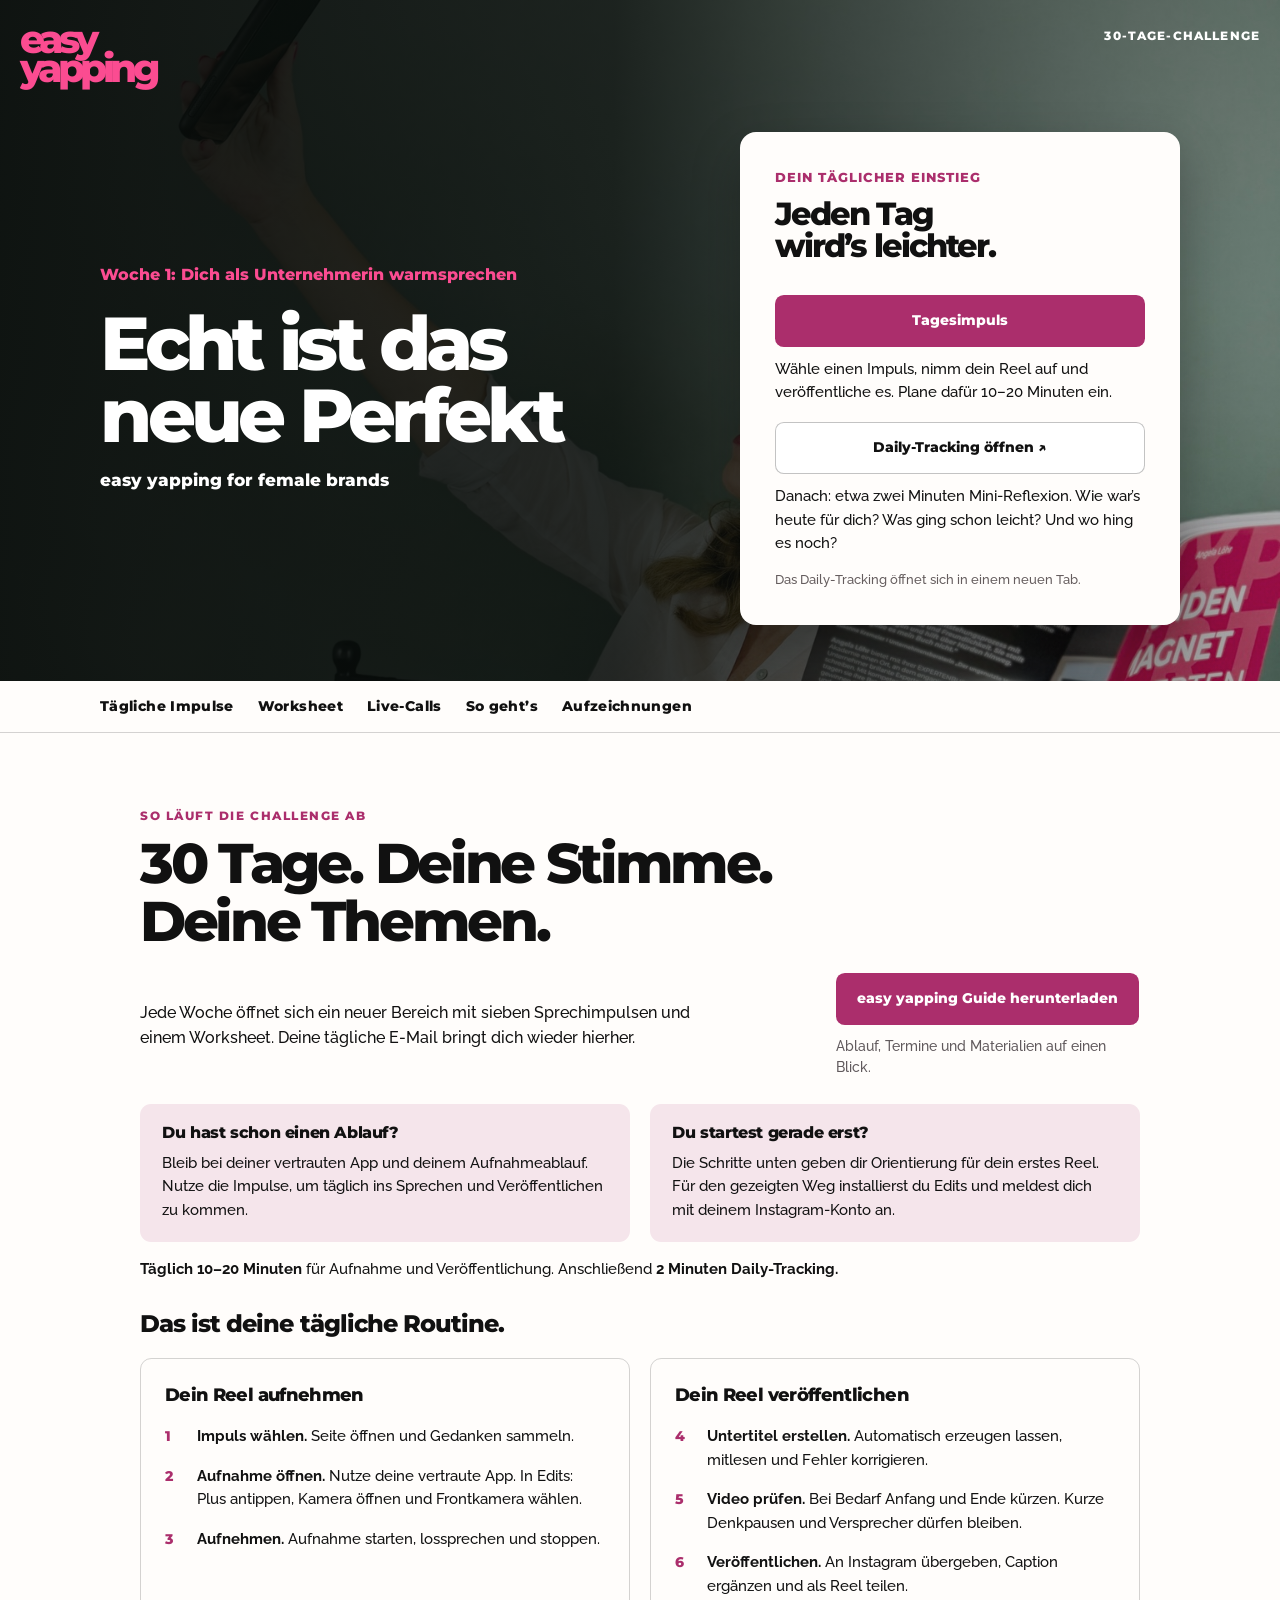
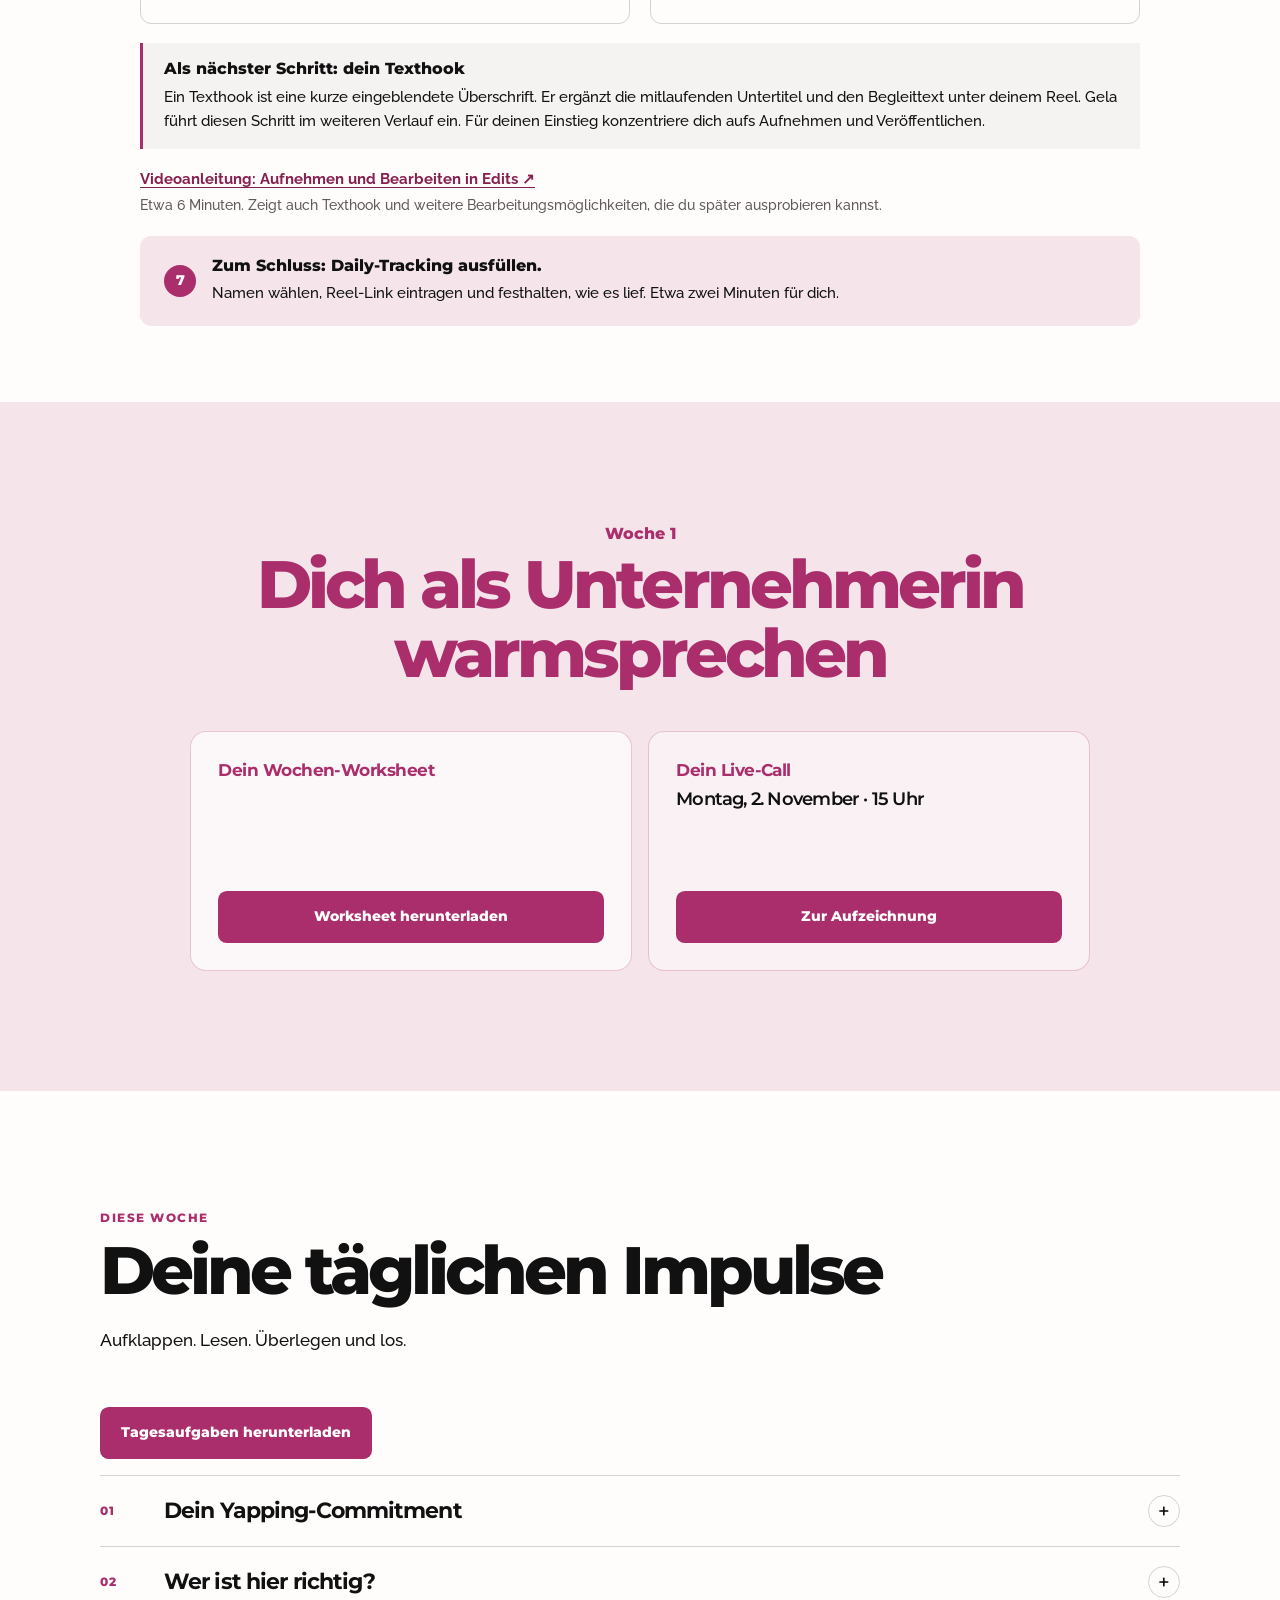
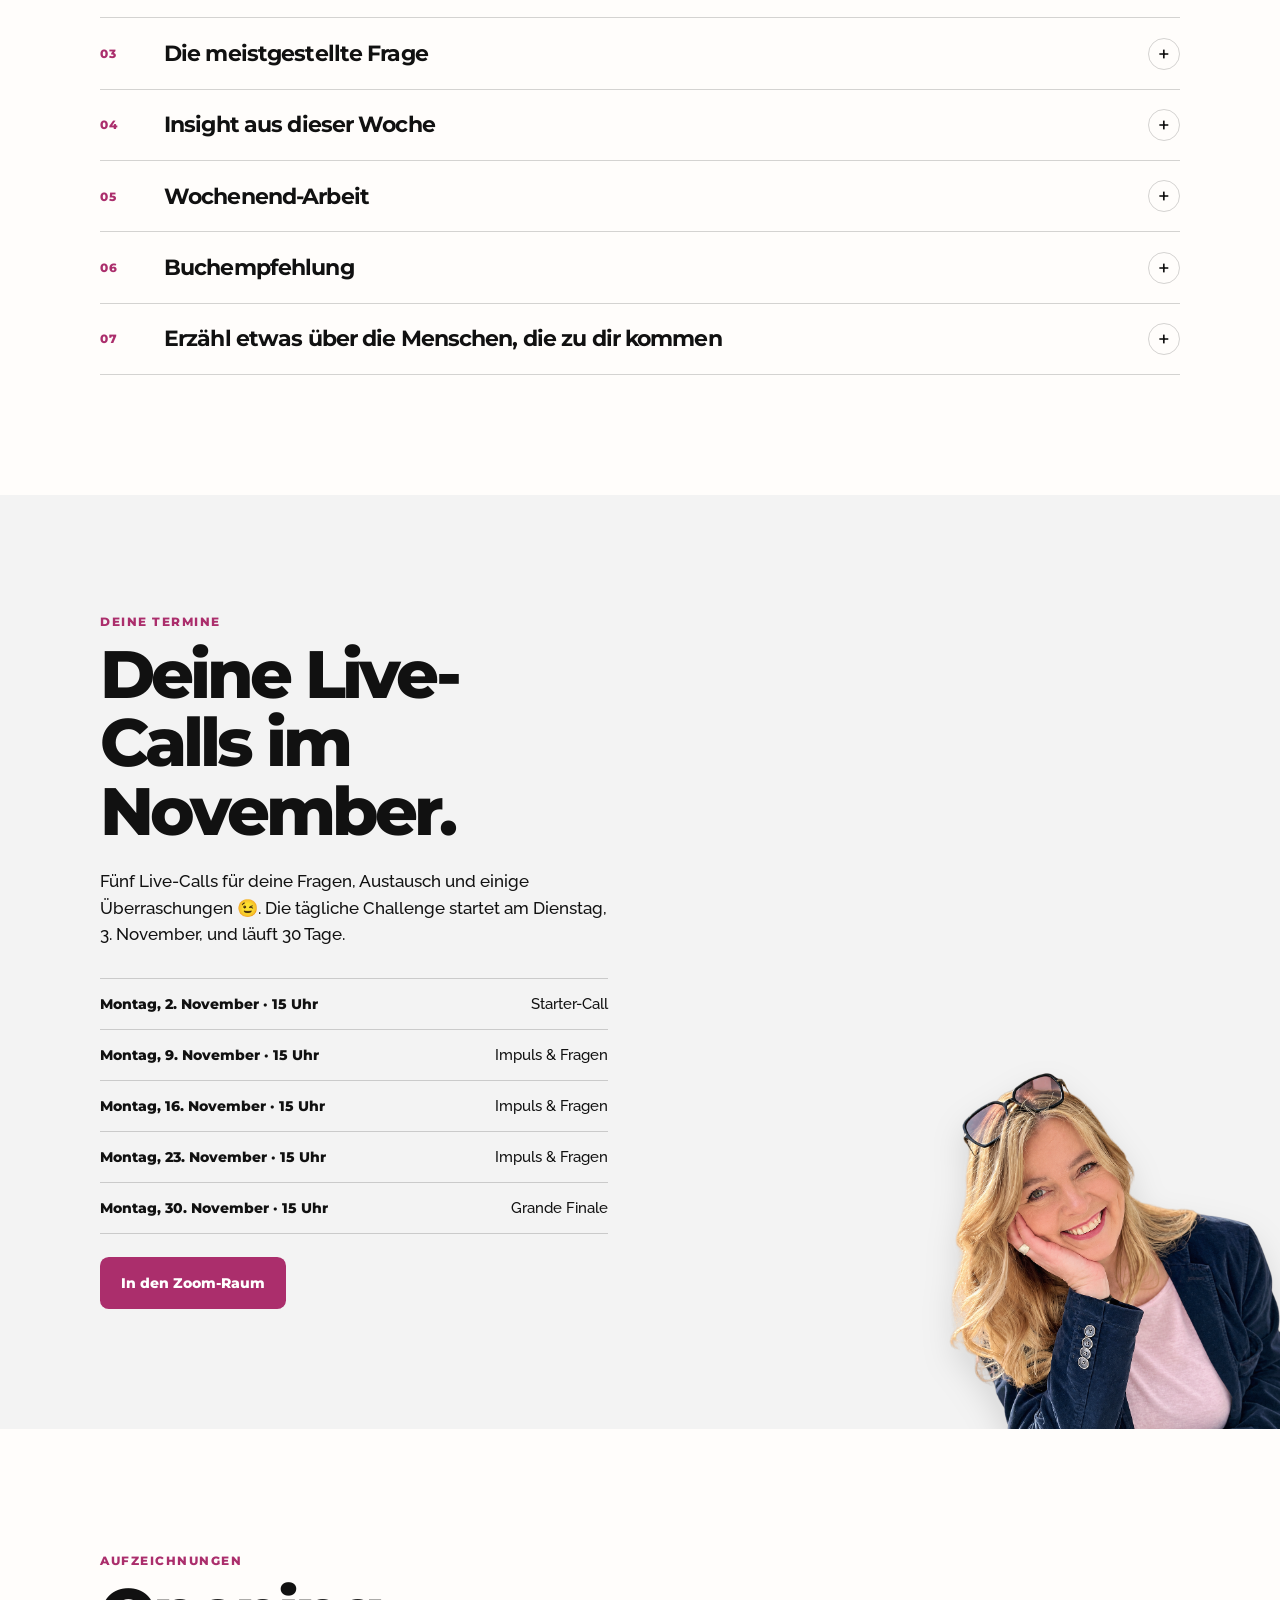
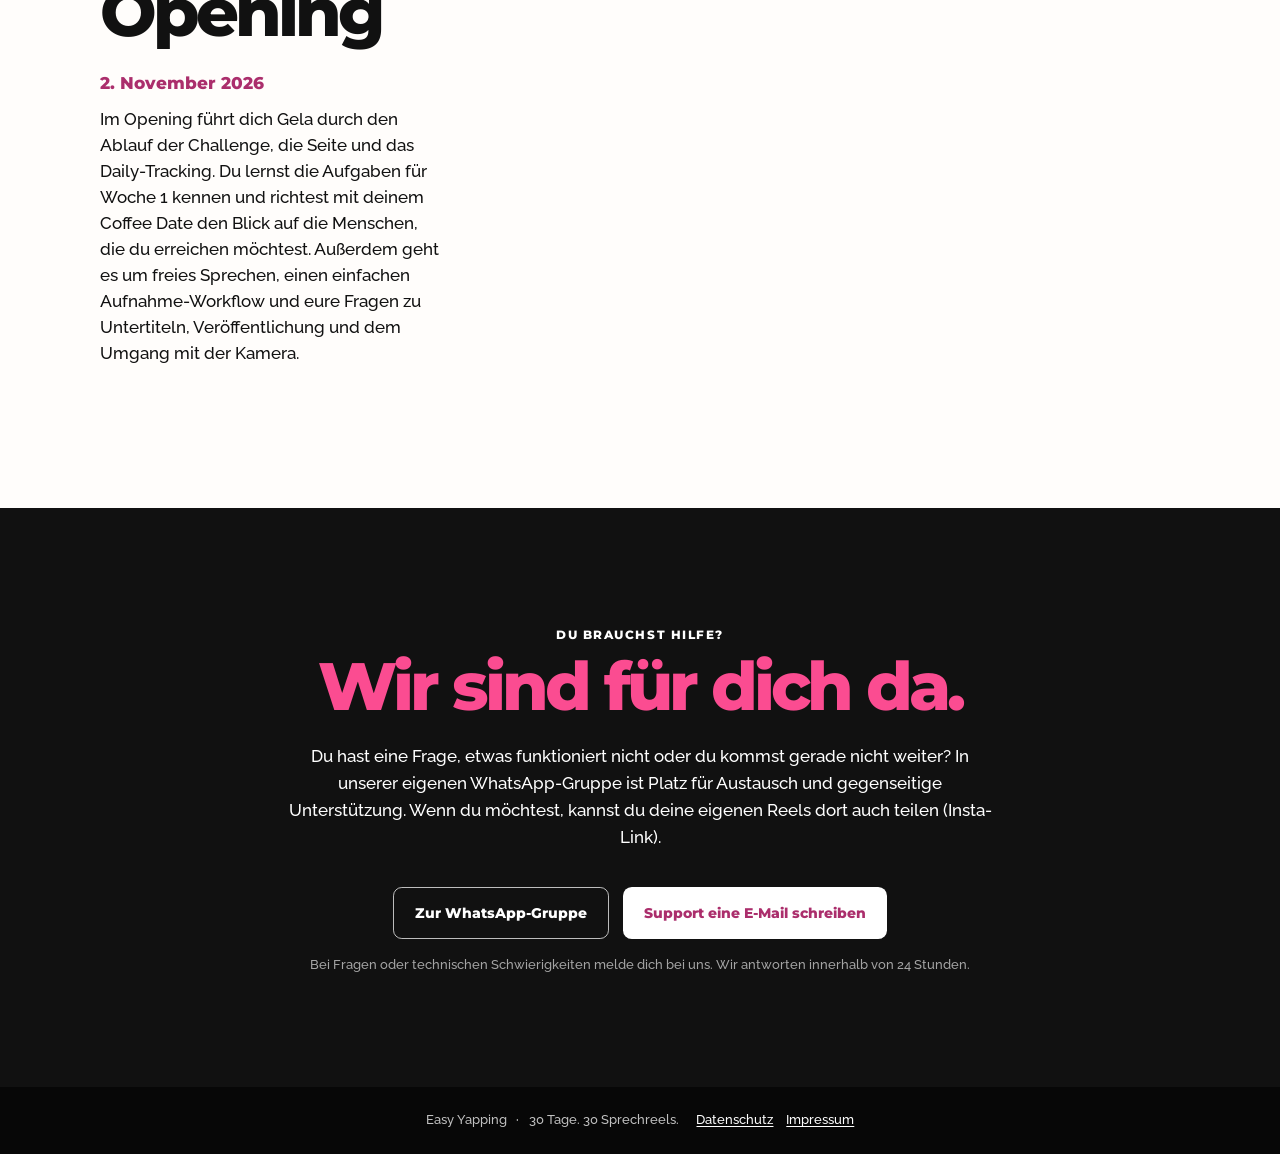
==== challenge/index.html @ 07f9b5ba "Clarify daily routine and refresh one-page easy yapping guide" ====
<!doctype html>
<html lang="de">
  <head>
    <meta charset="utf-8">
    <meta name="viewport" content="width=device-width, initial-scale=1">
    <meta name="description" content="Easy Yapping – deine 30-Tage-Challenge für mehr Sichtbarkeit mit deiner eigenen Stimme.">
    <meta name="robots" content="noindex, nofollow">
    <title>Easy Yapping – Challenge</title>
    <link rel="preconnect" href="https://fonts.googleapis.com">
    <link rel="preconnect" href="https://fonts.gstatic.com" crossorigin>
    <link href="https://fonts.googleapis.com/css2?family=Montserrat:wght@500;600;700;800&family=Raleway:ital,wght@0,500;0,600;0,700&display=swap" rel="stylesheet">
    <link rel="stylesheet" href="assets/challenge.css?v=b24e22558648">
  </head>
  <body>
    <header class="hero" id="oben" aria-labelledby="hero-title">
      <div class="hero__image" aria-hidden="true"></div><div class="hero__shade" aria-hidden="true"></div>
      <div class="site-header"><a class="wordmark" href="#oben" aria-label="Easy Yapping, zum Anfang der Seite">easy<br>yapping</a><span class="header-note">30-Tage-Challenge</span></div>
      <div class="hero__content container">
        <div class="hero__intro"><p class="hero__day">Woche 1: Dich als Unternehmerin warmsprechen</p><h1 id="hero-title">Echt ist das<br>neue Perfekt</h1><p class="hero__reassurance">easy yapping for female brands</p></div>
        <aside class="daily-panel" aria-label="Dein Tagesimpuls und Daily-Tracking">
          <p class="daily-panel__label">Dein täglicher Einstieg</p>
          <h2>Jeden Tag wird’s leichter.</h2>
          <a class="button button--primary" href="#impulse">Tagesimpuls</a>
          <p>Wähle einen Impuls, nimm dein Reel auf und veröffentliche es. Plane dafür 10–20 Minuten ein.</p>
          <a class="button button--subtle" id="jotform-trigger" href="https://form.jotform.com/263021904122039" target="_blank" rel="noopener">Daily-Tracking öffnen ↗</a>
          <p>Danach: etwa zwei Minuten Mini-Reflexion. Wie war’s heute für dich? Was ging schon leicht? Und wo hing es noch?</p>
          <p class="daily-panel__note">Das Daily-Tracking öffnet sich in einem neuen Tab.</p>
        </aside>
      </div>
    </header>
    <nav class="page-nav" aria-label="Bereiche der Challenge"><div class="page-nav__inner container"><a href="#impulse">Tägliche Impulse</a><a href="#worksheet">Worksheet</a><a href="#live-call">Live-Calls</a><a href="#so-gehts">So geht’s</a><a id="recordings-nav" href="#aufzeichnungen">Aufzeichnungen</a></div></nav>
    <main>
      <section class="section section--how" id="so-gehts" aria-labelledby="how-title">
        <div class="container how-overview">
          <p class="eyebrow eyebrow--pink">So läuft die Challenge ab</p>
          <h2 id="how-title">30 Tage. Deine Stimme. Deine Themen.</h2>
          <div class="how-intro">
            <p>Jede Woche öffnet sich ein neuer Bereich mit sieben Sprechimpulsen und einem Worksheet. Deine tägliche E-Mail bringt dich wieder hierher.</p>
            <div class="how-guide"><a class="button button--primary" href="assets/so-gehts-easy-yapping.pdf?v=20261103" download>easy yapping Guide herunterladen</a><p class="how-guide-note">Ablauf, Termine und Materialien auf einen Blick.</p></div>
          </div>
          <div class="routine-entry" aria-label="Dein Einstieg">
            <article><h3>Du hast schon einen Ablauf?</h3><p>Bleib bei deiner vertrauten App und deinem Aufnahmeablauf. Nutze die Impulse, um täglich ins Sprechen und Veröffentlichen zu kommen.</p></article>
            <article><h3>Du startest gerade erst?</h3><p>Die Schritte unten geben dir Orientierung für dein erstes Reel. Für den gezeigten Weg installierst du Edits und meldest dich mit deinem Instagram-Konto an.</p></article>
          </div>
          <p class="routine-duration"><strong>Täglich 10–20 Minuten</strong> für Aufnahme und Veröffentlichung. Anschließend <strong>2 Minuten Daily-Tracking.</strong></p>
          <h3 class="routine-title">Das ist deine tägliche Routine.</h3>
          <div class="routine-phases">
            <article class="routine-phase" aria-labelledby="record-phase-title">
              <h4 id="record-phase-title">Dein Reel aufnehmen</h4>
              <ol class="routine-phase-steps">
                <li><span aria-hidden="true">1</span><p><strong>Impuls wählen.</strong> Seite öffnen und Gedanken sammeln.</p></li>
                <li><span aria-hidden="true">2</span><p><strong>Aufnahme öffnen.</strong> Nutze deine vertraute App. In Edits: Plus antippen, Kamera öffnen und Frontkamera wählen.</p></li>
                <li><span aria-hidden="true">3</span><p><strong>Aufnehmen.</strong> Aufnahme starten, lossprechen und stoppen.</p></li>
              </ol>
            </article>
            <article class="routine-phase" aria-labelledby="publish-phase-title">
              <h4 id="publish-phase-title">Dein Reel veröffentlichen</h4>
              <ol class="routine-phase-steps" start="4">
                <li><span aria-hidden="true">4</span><p><strong>Untertitel erstellen.</strong> Automatisch erzeugen lassen, mitlesen und Fehler korrigieren.</p></li>
                <li><span aria-hidden="true">5</span><p><strong>Video prüfen.</strong> Bei Bedarf Anfang und Ende kürzen. Kurze Denkpausen und Versprecher dürfen bleiben.</p></li>
                <li><span aria-hidden="true">6</span><p><strong>Veröffentlichen.</strong> An Instagram übergeben, Caption ergänzen und als Reel teilen.</p></li>
              </ol>
            </article>
          </div>
          <aside class="routine-next" aria-labelledby="texthook-title"><h4 id="texthook-title">Als nächster Schritt: dein Texthook</h4><p>Ein Texthook ist eine kurze eingeblendete Überschrift. Er ergänzt die mitlaufenden Untertitel und den Begleittext unter deinem Reel. Gela führt diesen Schritt im weiteren Verlauf ein. Für deinen Einstieg konzentriere dich aufs Aufnehmen und Veröffentlichen.</p></aside>
          <p class="routine-video"><a href="https://drive.google.com/file/d/1vgWCaaNcynCerjVFYcwWv2LVRZpWCLBi/view" target="_blank" rel="noopener">Videoanleitung: Aufnehmen und Bearbeiten in Edits ↗</a><span>Etwa 6 Minuten. Zeigt auch Texthook und weitere Bearbeitungsmöglichkeiten, die du später ausprobieren kannst.</span></p>
          <div class="routine-tracking"><span class="routine-tracking-number" aria-hidden="true">7</span><div><h4>Zum Schluss: Daily-Tracking ausfüllen.</h4><p>Namen wählen, Reel-Link eintragen und festhalten, wie es lief. Etwa zwei Minuten für dich.</p></div></div>
        </div>
      </section>
      <section class="section section--week" id="woche-1" aria-labelledby="week-title"><div class="container week-intro"><p class="week-kicker">Woche 1</p><h2 id="week-title">Dich als Unternehmerin warmsprechen</h2><div class="week-resources"><article class="week-resource" id="worksheet"><div><p class="week-resource__label">Dein Wochen-Worksheet</p></div><a class="button button--primary" href="assets/worksheet-woche-1.pdf" download>Worksheet herunterladen</a></article><article class="week-resource week-resource--live"><div><p class="week-resource__label">Dein Live-Call</p><p class="week-resource__main">Montag, 2. November · 15 Uhr</p></div><a class="button button--primary" href="#aufzeichnungen">Zur Aufzeichnung</a></article></div></div></section>
      <section class="section section--impulses" id="impulse" aria-labelledby="impulses-title"><div class="container"><p class="eyebrow eyebrow--pink">Diese Woche</p><h2 id="impulses-title">Deine täglichen Impulse</h2><p class="section-intro">Aufklappen. Lesen. Überlegen und los.</p><p><a class="button button--primary" href="assets/easy-yapping_Woche-1_Tagesaufgaben.pdf" download>Tagesaufgaben herunterladen</a></p><div class="impulse-list" aria-label="Sprechimpulse der ersten Woche">
        <details id="w1-commitment"><summary><span>01</span><h3>Dein Yapping-Commitment</h3><i aria-hidden="true">+</i></summary><div class="impulse-answer"><p>Kündige deinen 30-Tage-Rahmen an: Ab heute veröffentlichst du jeden Tag ein kurzes Video zu deinem Thema. Lade Menschen ein, dir zu folgen, und mach Lust auf die kommenden Tage.</p><p><strong>Beispiel:</strong> „Ab heute gibt es hier jeden Tag ein kleines Video für dich zum Thema xy. Mindestens 30 Tage lang. Wenn dich das Thema interessiert, dann folge mir unbedingt und freu dich auf die nächsten Tage. Ich freu mich voll auf diese Challenge. Bis morgen.“</p></div></details>
        <details id="w1-zielgruppe"><summary><span>02</span><h3>Wer ist hier richtig?</h3><i aria-hidden="true">+</i></summary><div class="impulse-answer"><p>Sprich die Menschen direkt an, für die deine Arbeit gedacht ist. Stell dich kurz vor und lade sie ein, dir per DM zu schreiben, was sie gerade beschäftigt.</p><p><strong>Beispiel:</strong> „Wenn du …, bist du hier goldrichtig. Folge mir, [dein Name], und schick mir gern per DM, was dich beschäftigt.“</p></div></details>
        <details id="w1-frage"><summary><span>03</span><h3>Die meistgestellte Frage</h3><i aria-hidden="true">+</i></summary><div class="impulse-answer"><p>Nimm eine Frage auf, die dir aus deiner Zielgruppe immer wieder begegnet. Beantworte sie klar und in deinen Worten. Lade anschließend dazu ein, dir für weitere tägliche Impulse zu deinem Thema zu folgen.</p><p><strong>Beispiel:</strong> „Die Frage, die mir am häufigsten gestellt wird, ist … Meine Antwort darauf ist immer gleich: … [Antwort]. Folge mir gern für tägliche Impulse zum Thema xy.“</p></div></details>
        <details id="w1-insight"><summary><span>04</span><h3>Insight aus dieser Woche</h3><i aria-hidden="true">+</i></summary><div class="impulse-answer"><p>Teile eine Begegnung, ein Learning, eine gestellte Frage oder eine Situation aus deiner Arbeit, einem Coaching oder deinem Alltag. Erzähl, was passiert ist und welchen Gedanken du daraus mitgenommen hast. Ein konkreter Ausschnitt reicht.</p></div></details>
        <details id="w1-wochenende"><summary><span>05</span><h3>Wochenend-Arbeit</h3><i aria-hidden="true">+</i></summary><div class="impulse-answer"><p>Erzähl, ob und was du am Wochenende arbeitest und warum du es genau so machst. Schließe mit der Frage ab, zu welchem Team dein Gegenüber in Sachen Wochenend-Arbeit gehört.</p></div></details>
        <details id="w1-buchempfehlung"><summary><span>06</span><h3>Buchempfehlung</h3><i aria-hidden="true">+</i></summary><div class="impulse-answer"><p>Stell ein Buch mit Bezug zu deiner Arbeit vor: ein Lieblingsbuch, eines, das dich schon lange begleitet, oder deine neueste Buchentdeckung.</p><p>Warum gerade dieses Buch? Warum ist es dir wichtig, und was macht es mit dir? Du kannst auch mehrere Bücher vorstellen – dann noch kürzer und knackiger.</p></div></details>
        <details id="w1-siebter-tag"><summary><span>07</span><h3>Erzähl etwas über die Menschen, die zu dir kommen</h3><i aria-hidden="true">+</i></summary><div class="impulse-answer"><p>Erzähl von den Menschen, die mit dir arbeiten: Was verbindet sie, und mit welchen Anliegen kommen sie zu dir?</p><p><strong>Beispiel:</strong> „Die Menschen, die zu mir kommen, …“</p></div></details>
      </div></div></section>
      <section class="section section--calls" id="live-call" aria-labelledby="call-title"><div class="container calls-layout"><div class="calls-copy"><p class="eyebrow eyebrow--pink">Deine Termine</p><h2 id="call-title">Deine Live-Calls im November.</h2><p>Fünf Live-Calls für deine Fragen, Austausch und einige Überraschungen 😉. Die tägliche Challenge startet am Dienstag, 3. November, und läuft 30 Tage.</p><ul class="call-schedule"><li><time datetime="2026-11-02T15:00">Montag, 2. November · 15 Uhr</time><span>Starter-Call</span></li><li><time datetime="2026-11-09T15:00">Montag, 9. November · 15 Uhr</time><span>Impuls &amp; Fragen</span></li><li><time datetime="2026-11-16T15:00">Montag, 16. November · 15 Uhr</time><span>Impuls &amp; Fragen</span></li><li><time datetime="2026-11-23T15:00">Montag, 23. November · 15 Uhr</time><span>Impuls &amp; Fragen</span></li><li><time datetime="2026-11-30T15:00">Montag, 30. November · 15 Uhr</time><span>Grande Finale</span></li></ul><a class="zoom-link button button--primary" href="https://zoom.us/j/85957266266" target="_blank" rel="noopener">In den Zoom-Raum</a></div><img class="gela-portrait gela-portrait--call" src="assets/images/gela-portraet-dunkel.png" alt="Gela"></div></section>
      <section class="section section--recording" id="aufzeichnungen" aria-labelledby="recordings-title">
        <div class="container recording-layout">
          <div class="recording-copy">
            <p class="eyebrow eyebrow--pink">Aufzeichnungen</p>
            <h2 id="recordings-title">Opening</h2>
            <p class="recording-date"><time datetime="2026-11-02">2. November 2026</time></p>
            <p>Im Opening führt dich Gela durch den Ablauf der Challenge, die Seite und das Daily-Tracking. Du lernst die Aufgaben für Woche 1 kennen und richtest mit deinem Coffee Date den Blick auf die Menschen, die du erreichen möchtest. Außerdem geht es um freies Sprechen, einen einfachen Aufnahme-Workflow und eure Fragen zu Untertiteln, Veröffentlichung und dem Umgang mit der Kamera.</p>
          </div>
          <div style="padding:63.7% 0 0 0;position:relative;">
            <iframe src="https://player.vimeo.com/video/1242485995?badge=0&amp;autopause=0&amp;player_id=0&amp;app_id=58479" frameborder="0" allow="autoplay; fullscreen; picture-in-picture; clipboard-write; encrypted-media; web-share" referrerpolicy="strict-origin-when-cross-origin" style="position:absolute;top:0;left:0;width:100%;height:100%;" title="easy yapping - Opening vom 2. November 2026" loading="lazy" allowfullscreen></iframe>
          </div>
        </div>
      </section>
      <section class="section is-hidden" id="abschlussangebot" aria-label="Abschlussangebot"></section>
      <section class="support support--text" id="support" aria-labelledby="support-title"><div class="container support__inner"><div class="support__copy"><p class="eyebrow">Du brauchst Hilfe?</p><h2 id="support-title">Wir sind für dich da.</h2><p>Du hast eine Frage, etwas funktioniert nicht oder du kommst gerade nicht weiter? In unserer eigenen WhatsApp-Gruppe ist Platz für Austausch und gegenseitige Unterstützung. Wenn du möchtest, kannst du deine eigenen Reels dort auch teilen (Insta-Link).</p><div class="support__actions"><a class="button button--outline" href="https://chat.whatsapp.com/DLXtrSwHtI4D1T1qKXyjhq?mode=gi_t" target="_blank" rel="noopener">Zur WhatsApp-Gruppe</a><a class="button button--light" href="mailto:support@expertenbuch-akademie.de">Support eine E-Mail schreiben</a></div><p class="support__note">Bei Fragen oder technischen Schwierigkeiten melde dich bei uns. Wir antworten innerhalb von 24 Stunden.</p></div></div></section>
    </main>
    <footer class="footer"><span>Easy Yapping</span><span aria-hidden="true">·</span><span>30 Tage. 30 Sprechreels.</span><span class="footer__links"><a href="https://expertenbuch-akademie.de/datenschutz" target="_blank" rel="noopener">Datenschutz</a><a href="https://expertenbuch-akademie.de/impressum" target="_blank" rel="noopener">Impressum</a></span></footer>
    <script src="https://player.vimeo.com/api/player.js"></script>
    <script src="assets/challenge.js"></script>
  </body>
</html>
---- challenge/assets/challenge.css ----
:root{--pink:#ab2e6c;--pink-dark:#86204f;--pink-soft:#f5e5eb;--ink:#111;--paper:#fffdfb;--mist:#f3f3f3;--line:rgba(17,17,17,.18);--display:"Montserrat",Arial,sans-serif;--body:"Raleway",Arial,sans-serif;--max-width:1080px}*{box-sizing:border-box}html{scroll-behavior:smooth;scroll-padding-top:5rem}body{margin:0;color:var(--ink);background:var(--paper);font-family:var(--body);font-size:16px;font-weight:500;line-height:1.55}button,input,textarea,select{font:inherit}.container{width:min(calc(100% - 2.5rem),var(--max-width));margin-inline:auto}.is-hidden{display:none!important}
.hero{position:relative;isolation:isolate;overflow:hidden;color:#fff;background:#263b32}.hero__image,.hero__shade{position:absolute;z-index:-1;inset:0}.hero__image{background:url("../../assets/images/gela-easy-yapping-header.jpg") 62% 35%/cover no-repeat;filter:saturate(.78)}.hero__shade{background:linear-gradient(90deg,rgba(8,12,10,.94),rgba(8,12,10,.86) 48%,rgba(8,12,10,.25))}.site-header{position:relative;z-index:1;display:flex;align-items:flex-start;justify-content:space-between;width:min(calc(100% - 2.5rem),1240px);margin:0 auto;padding:1.55rem 0 0}.wordmark{color:#fb4c91;font-family:var(--display);font-size:clamp(1.72rem,4.7vw,2.45rem);font-weight:800;letter-spacing:-.115em;line-height:.75;text-decoration:none;text-transform:lowercase}.header-note{margin-top:.2rem;font-family:var(--display);font-size:.72rem;font-weight:800;letter-spacing:.1em;text-transform:uppercase}.hero__content{display:grid;gap:2.4rem;padding:4rem 0 clamp(3rem,7vw,5.7rem)}.hero__intro{align-self:center;max-width:38rem}.eyebrow{margin:0 0 .72rem;font-family:var(--display);font-size:.74rem;font-weight:800;letter-spacing:.13em;line-height:1.2;text-transform:uppercase}.eyebrow--pink{color:var(--pink)}.hero__day{margin:0 0 1.35rem;color:#fb4c91;font-family:var(--display);font-size:.98rem;font-weight:800}h1,h2,h3,p{margin-top:0}.hero h1{max-width:11ch;margin-bottom:1rem;font-family:var(--display);font-size:clamp(3rem,7.5vw,5.5rem);font-weight:800;letter-spacing:-.065em;line-height:.95}.hero__lead{max-width:34rem;margin-bottom:.7rem;font-family:var(--display);font-size:clamp(1.08rem,2.4vw,1.38rem);font-weight:700;line-height:1.35}.hero__reassurance{margin-bottom:0;color:#fb4c91;font-family:var(--display);font-weight:800}
.daily-panel{align-self:start;padding:clamp(1.5rem,4vw,2.2rem);border-radius:1rem;color:var(--ink);background:var(--paper);box-shadow:0 1.25rem 3rem rgba(0,0,0,.28)}.daily-panel__label{margin-bottom:.65rem;color:var(--pink);font-family:var(--display);font-size:.82rem;font-weight:800;letter-spacing:.08em;text-transform:uppercase}.daily-panel h2{margin-bottom:.85rem;font-size:clamp(1.8rem,3vw,2.4rem)}.daily-panel>p:not(.daily-panel__label):not(.daily-panel__note){margin-bottom:0;font-size:1.02rem}.daily-panel__actions{display:grid;gap:.65rem;margin-top:1.45rem}.daily-panel__actions .button{width:100%;margin:0}.daily-panel__note{margin:.85rem 0 0;color:#655d5e;font-size:.8rem}
.button{display:inline-flex;align-items:center;justify-content:center;min-height:3.25rem;margin-top:1.3rem;padding:.76rem 1.25rem;border:1px solid transparent;border-radius:.55rem;font-family:var(--display);font-size:.88rem;font-weight:800;line-height:1.25;text-align:center;text-decoration:none;transition:transform .18s ease,background-color .18s ease,color .18s ease}.button:hover,.button:focus-visible{transform:translateY(-2px)}.button:focus-visible,.page-nav a:focus-visible,summary:focus-visible{outline:3px solid #fb4c91;outline-offset:3px}.button--primary{color:#fff;background:var(--pink)}.button--primary:hover,.button--primary:focus-visible{background:var(--pink-dark)}.button--subtle{border-color:rgba(17,17,17,.25);color:var(--ink);background:#fff}.button--subtle:hover,.button--subtle:focus-visible{border-color:var(--ink);background:#f2f0ee}.button--full{width:100%}.button--light{color:var(--pink);background:#fff}.button--light:hover,.button--light:focus-visible{color:#fff;background:var(--pink)}.button--outline{border-color:rgba(255,255,255,.72);color:#fff;background:transparent}.button--outline-dark{border-color:var(--ink);color:var(--ink);background:transparent}.button--disabled{opacity:.65;pointer-events:none}
.page-nav{position:sticky;z-index:5;top:0;border-bottom:1px solid var(--line);background:rgba(255,253,251,.96);backdrop-filter:blur(12px)}.page-nav__inner{display:flex;gap:1.5rem;overflow-x:auto;padding:.9rem 0;scrollbar-width:none}.page-nav__inner::-webkit-scrollbar{display:none}.page-nav a{flex:0 0 auto;color:var(--ink);font-family:var(--display);font-size:.74rem;font-weight:800;letter-spacing:.025em;text-decoration:none}.page-nav a:hover{color:var(--pink)}
.section{padding:clamp(4.4rem,10vw,7.5rem) 0}h2{margin-bottom:1.35rem;font-family:var(--display);font-size:clamp(2.2rem,5.2vw,4.35rem);font-weight:800;letter-spacing:-.06em;line-height:1.03;text-wrap:balance}.progress-section{background:var(--pink-soft)}.progress-section__inner{max-width:850px;padding:3.8rem 0;text-align:center}.progress-numbers{display:flex;justify-content:center;gap:clamp(2rem,8vw,6rem);margin:1.7rem 0}.progress-numbers p{display:grid;margin:0}.progress-numbers strong{font-family:var(--display);font-size:clamp(2.4rem,6vw,4.3rem);letter-spacing:-.07em;line-height:1}.progress-numbers span{margin-top:.35rem;font-size:.87rem}
.section--how{background:var(--paper)}.how-layout{display:grid;gap:3rem}.how-column>p:not(.eyebrow){max-width:38rem;font-size:1.06rem}.how-column--routine{padding:clamp(1.4rem,4vw,2.4rem);border-radius:1rem;background:var(--mist)}.steps{margin:1.5rem 0 0;padding:0;list-style:none;border-top:1px solid var(--line)}.steps li{display:grid;grid-template-columns:2.25rem 1fr;gap:.9rem;padding:1.05rem 0;border-bottom:1px solid var(--line)}.steps li>span{display:grid;width:2rem;height:2rem;place-items:center;border-radius:50%;color:#fff;background:var(--pink);font-family:var(--display);font-size:.82rem;font-weight:800}.steps p{margin:.15rem 0 0}.how-guide-note{margin: .7rem 0 0!important;color:#615a5d;font-size:.85rem!important}
.section--week{background:var(--pink-soft)}.week-intro{max-width:900px;text-align:center}.week-kicker{margin:0 0 .25rem;color:var(--pink);font-family:var(--display);font-size:1rem;font-weight:800}.week-intro h2{color:var(--pink)}.week-intro__copy{max-width:46rem;margin:0 auto;font-size:1.08rem}.week-points{display:flex;flex-wrap:wrap;justify-content:center;gap:.45rem 1.25rem;margin:1.4rem 0 0;padding:0;list-style:none;font-family:var(--display);font-size:.84rem;font-weight:800}.week-points li{display:flex;align-items:center;gap:.45rem}.week-points li::before{width:.42rem;height:.42rem;border-radius:50%;background:var(--pink);content:""}.week-resources{display:grid;gap:1rem;margin-top:2.7rem;text-align:left}.week-resource{display:grid;gap:1.2rem;padding:1.7rem;border:1px solid rgba(171,46,108,.25);border-radius:1rem;background:rgba(255,255,255,.72)}.week-resource__label{margin:0 0 .4rem;color:var(--pink);font-family:var(--display);font-size:1.08rem;font-weight:700;letter-spacing:-.03em;line-height:1.15}.week-resource__main{margin:0;color:var(--ink);font-family:var(--display);font-size:1.38rem;font-weight:600;letter-spacing:-.045em;line-height:1.1;white-space:nowrap}.week-resource .button{align-self:end;margin:0}.week-resource--live{background:rgba(255,255,255,.45)}
.section--impulses{background:var(--paper)}.section-intro{max-width:48rem;margin-bottom:2rem;font-size:1.07rem}.impulse-list{border-top:1px solid var(--line)}.impulse-list details{border-bottom:1px solid var(--line);scroll-margin-top:5rem}.impulse-list summary{display:grid;grid-template-columns:3.1rem 1fr 2rem;gap:.9rem;align-items:center;padding:1.2rem 0;cursor:pointer;list-style:none}.impulse-list summary::-webkit-details-marker{display:none}.impulse-list summary span{color:var(--pink);font-family:var(--display);font-size:.78rem;font-weight:800;letter-spacing:.08em}.impulse-list h3{margin:0;font-family:var(--display);font-size:clamp(1.05rem,2.4vw,1.38rem);letter-spacing:-.04em;line-height:1.15}.impulse-list summary i{display:grid;width:2rem;height:2rem;place-items:center;border:1px solid var(--line);border-radius:50%;font-family:var(--display);font-size:1.25rem;font-style:normal;transition:transform .2s ease}.impulse-list details[open] summary i{transform:rotate(45deg);border-color:var(--pink);color:var(--pink)}.impulse-answer{max-width:46rem;padding:0 2.9rem 1.4rem 4rem}.impulse-answer p{margin:0;font-size:1rem}
.section--calls{overflow:hidden;padding-bottom:0;background:var(--mist)}.calls-layout{display:grid;gap:1rem;align-items:end}.calls-copy{position:relative;z-index:1;padding-bottom:clamp(4.4rem,10vw,7.5rem)}.calls-copy>p:not(.eyebrow){max-width:34rem;font-size:1.07rem}.call-schedule{margin:1.9rem 0 0;padding:0;list-style:none;border-top:1px solid var(--line)}.call-schedule li{display:flex;flex-wrap:wrap;justify-content:space-between;gap:.25rem 1rem;padding:.85rem 0;border-bottom:1px solid var(--line)}.call-schedule time{font-family:var(--display);font-size:.9rem;font-weight:800}.call-schedule span{font-size:.92rem}.zoom-link{margin-top:1.45rem}.zoom-note{margin:.7rem 0 0!important;color:#625d5e;font-size:.84rem!important}.gela-portrait{display:block;max-width:100%;height:auto;pointer-events:none}.gela-portrait--call{width:min(39rem,54vw);margin:0 -8vw -1px auto;filter:drop-shadow(0 1rem 1rem rgba(0,0,0,.13))}
.section--recording{background:var(--paper)}.recording-layout{display:grid;gap:2.3rem;align-items:center}.recording-copy>p:not(.eyebrow){max-width:34rem;font-size:1.05rem}.recording-date{margin-bottom:.65rem;color:var(--pink);font-family:var(--display);font-weight:800}.vimeo-placeholder{display:grid;min-height:17rem;place-items:center;align-content:center;gap:.75rem;border-radius:1rem;color:#fff;background:linear-gradient(135deg,#1d1b2b,#ab2e6c);text-align:center}.vimeo-placeholder span{display:grid;width:4rem;height:4rem;place-items:center;border:2px solid rgba(255,255,255,.8);border-radius:50%;padding-left:.2rem;font-size:1.45rem}.vimeo-placeholder p{margin:0;font-family:var(--display);font-size:1.12rem;font-weight:800;line-height:1.35}.vimeo-placeholder small{font-family:var(--body);font-size:.85rem;font-weight:600}
.support{overflow:hidden;color:#fff;background:var(--ink)}.support__inner{position:relative;max-width:1120px;padding:clamp(4.4rem,10vw,7.5rem) 0 0;text-align:center}.support__copy{padding-bottom:clamp(4.4rem,10vw,7.5rem)}.support h2{margin-inline:auto;color:#fb4c91}.support p:not(.eyebrow):not(.support__note){max-width:44rem;margin:0 auto;font-size:1.08rem}.support__actions{display:flex;flex-wrap:wrap;justify-content:center;gap:.85rem;margin-top:1rem}.support__actions .button{min-width:13.5rem}.support__note{margin:1rem 0 0;color:rgba(255,255,255,.62);font-size:.8rem}.gela-portrait--support{width:min(39rem,54vw);margin:0 auto -1px}.footer{display:flex;flex-wrap:wrap;justify-content:center;gap:.35rem .6rem;padding:1.45rem 1rem;color:rgba(255,255,255,.75);background:#070707;font-size:.82rem;text-align:center}.footer__links{display:flex;gap:.8rem;margin-left:.5rem}.footer a{color:#fff;text-decoration:underline;text-underline-offset:.15em}
@media(min-width:760px){.page-nav a{font-size:.9rem}.hero__content{grid-template-columns:minmax(0,1fr) minmax(23rem,.8fr);gap:clamp(2.5rem,7vw,6rem);min-height:680px;align-items:center}.how-layout{grid-template-columns:minmax(0,1fr) minmax(20rem,.85fr);gap:clamp(3rem,8vw,7rem);align-items:start}.week-resources{grid-template-columns:1fr 1fr}.week-resource{min-height:15rem;grid-template-rows:1fr auto}.calls-layout{grid-template-columns:minmax(0,1fr) minmax(23rem,.95fr);gap:clamp(2rem,7vw,7rem)}.gela-portrait--call{width:min(51rem,56vw);margin-right:-12vw}.support__inner{display:grid;grid-template-columns:minmax(0,1fr) minmax(25rem,.95fr);align-items:end;text-align:left}.support__copy{padding-bottom:clamp(4rem,9vw,7rem)}.support h2{margin-inline:0}.support p:not(.eyebrow):not(.support__note){margin-left:0}.support__actions{justify-content:flex-start}.gela-portrait--support{width:min(51rem,56vw);margin-right:-12vw}}
@media(max-width:620px){.site-header{padding-top:1.2rem}.header-note{max-width:8.5rem;text-align:right}.hero__image{background-position:58% 27%}.hero__shade{background:linear-gradient(180deg,rgba(8,12,10,.72),rgba(8,12,10,.82) 41%,rgba(8,12,10,.95))}.hero__content{padding-top:3.5rem}.hero h1{font-size:clamp(2.75rem,13vw,4rem)}.page-nav__inner{gap:1rem}.page-nav a{font-size:.69rem}.impulse-list summary{grid-template-columns:2.4rem 1fr 2rem;gap:.55rem}.impulse-answer{padding:0 0 1.3rem 2.95rem}.calls-copy{padding-bottom:2rem}.gela-portrait--call{width:min(32rem,118vw);margin:0 -9vw -1px auto}.support__actions{display:grid}.support__actions .button{width:100%;margin-top:0}.gela-portrait--support{width:min(34rem,118vw);margin-right:-10vw}.footer__links{width:100%;justify-content:center;margin:0}}
.hero__reassurance{color:#fff;font-size:1.06rem}.week-resource__main{white-space:normal}
@media(min-width:760px){.recording-layout{grid-template-columns:minmax(0,1fr) minmax(0,2fr);gap:clamp(1.5rem,4vw,3rem)}.week-resource--live .week-resource__main{white-space:nowrap}}
.hero h1{max-width:13ch;font-size:clamp(2.65rem,6.5vw,4.7rem)}
@media(prefers-reduced-motion:reduce){*,*::before,*::after{scroll-behavior:auto!important;transition-duration:.01ms!important}}

/* Prüfstand November 2026: aktuelle Woche ist vorab im Starter-Call offen. */
.daily-panel>.button{width:100%;margin-top:1.1rem;margin-bottom:.7rem}
.daily-panel>p:not(.daily-panel__label):not(.daily-panel__note){font-size:.94rem}
.daily-panel .daily-panel__note{margin-top:.9rem;font-size:.8rem}
.coffee-questions{display:grid;gap:.65rem;padding:0;list-style:none;text-align:left;max-width:36rem;margin:1.6rem auto}
.coffee-questions li{padding:.8rem 1rem;border-left:3px solid var(--pink);background:rgba(255,255,255,.65);border-radius:0 .5rem .5rem 0}
.week-intro__copy h3{font:800 1.5rem/1.2 var(--display);margin-top:2rem}
.week-resource__main{font-size:1.1rem;line-height:1.45!important;white-space:normal!important}
.availability-note{margin:0;color:var(--pink-dark);font-size:.9rem}
.call-context{margin:.8rem 0 0;font-size:.92rem}.routine-time{margin:1.2rem 0 0;font-size:.9rem}
.support__pending{padding:.8rem 1rem;border:1px solid #777;border-radius:.5rem;font-size:.9rem!important;margin:0!important}
@media(min-width:760px){.hero__content{min-height:590px;padding-top:3rem;padding-bottom:3.5rem}.daily-panel h2{font-size:2rem}}

/* Support ohne Porträt: Text und Kontakt zentral ausrichten. */
.support--text .support__inner{display:block;max-width:850px;text-align:center}
.support--text h2{margin-inline:auto}
.support--text p:not(.eyebrow):not(.support__note){margin-inline:auto}
.support--text .support__actions{justify-content:center}

/* Challenge-Ablauf: zwei Etappen und separate Reflexion. */
.section--how{padding-block:clamp(3rem,6vw,5rem)}
.how-overview{max-width:1000px}
.how-overview>h2{max-width:20ch;font-size:clamp(2.2rem,5vw,3.5rem);margin-bottom:1.4rem}
.how-intro{display:grid;grid-template-columns:minmax(0,1fr) auto;gap:2rem;align-items:center;margin-bottom:1.6rem}
.how-intro>p{max-width:37rem;margin:0;font-size:1rem}
.how-guide{max-width:19rem}
.how-guide .button{margin:0}
.routine-setup{margin:0 0 .7rem;padding:1rem 1.2rem;border-radius:.6rem;background:var(--pink-soft);font-size:.95rem}
.routine-duration{margin:0 0 1.8rem;font-size:.95rem}
.routine-title{margin:0 0 1.2rem;font-family:var(--display);font-size:1.5rem;font-weight:800;letter-spacing:-.04em;line-height:1.2}
.routine-phases{display:grid;grid-template-columns:repeat(2,minmax(0,1fr));gap:1.25rem}
.routine-phase{padding:1.5rem;border:1px solid var(--line);border-radius:.7rem}
.routine-phase h4{margin:0 0 1.2rem;font-family:var(--display);font-size:1.15rem;line-height:1.25;font-weight:800;letter-spacing:-.035em}
.routine-phase-steps{display:grid;gap:1rem;list-style:none;margin:0;padding:0}
.routine-phase-steps li{display:grid;grid-template-columns:1.4rem minmax(0,1fr);gap:.6rem;align-items:start}
.routine-phase-steps li>span{color:var(--pink);font-family:var(--display);font-weight:800;font-size:.85rem;line-height:1.65}
.routine-phase-steps p{margin:0;font-size:.95rem;line-height:1.55}
.routine-tracking{display:flex;align-items:center;gap:1rem;margin-top:1.2rem;padding:1.25rem 1.5rem;border-radius:.7rem;background:var(--pink-soft)}
.routine-tracking-number{display:grid;place-items:center;flex-shrink:0;width:2rem;height:2rem;border-radius:50%;background:var(--pink);color:#fff;font-family:var(--display);font-weight:800;font-size:.85rem}
.routine-tracking h4{margin:0 0 .35rem;font-family:var(--display);font-size:1rem;font-weight:800;line-height:1.3}
.routine-tracking p{margin:0;font-size:.95rem;line-height:1.55}
@media(max-width:700px){.how-intro{grid-template-columns:1fr;gap:1.1rem}.how-guide{max-width:none}.routine-phases{grid-template-columns:1fr}.routine-phase{padding:1.25rem}.routine-tracking{padding:1.2rem;align-items:flex-start}.how-overview>h2{max-width:18ch}}

/* Aufgabenbeschreibungen und Beispiele klar trennen. */
.impulse-answer p+p{margin-top:.85rem}

/* Zwei Einstiege, gemeinsame Routine und spätere Erweiterung. */
.routine-entry{display:grid;grid-template-columns:repeat(2,minmax(0,1fr));gap:1.25rem;margin:0 0 1rem}
.routine-entry article{padding:1.2rem 1.4rem;border-radius:.7rem;background:var(--pink-soft)}
.routine-entry h3{margin:0 0 .5rem;font:800 1rem/1.3 var(--display);letter-spacing:-.025em}
.routine-entry p{margin:0;font-size:.95rem;line-height:1.55}
.routine-next{margin-top:1.2rem;padding:1rem 1.3rem;border-left:3px solid var(--pink);background:#f5f3f1}
.routine-next h4{margin:0 0 .4rem;font:800 1rem/1.3 var(--display)}
.routine-next p{margin:0;font-size:.95rem;line-height:1.55}
.routine-video{margin:1.15rem 0 0;font-size:.93rem}
.routine-video a{color:var(--pink-dark);font-weight:700;text-underline-offset:.18em}
.routine-video a:focus-visible{outline:3px solid #fb4c91;outline-offset:3px}
.routine-video span{display:block;margin-top:.3rem;color:#615a5d;font-size:.85rem}
@media(max-width:700px){.routine-entry{grid-template-columns:1fr;gap:.8rem}.routine-entry article{padding:1.1rem 1.25rem}}
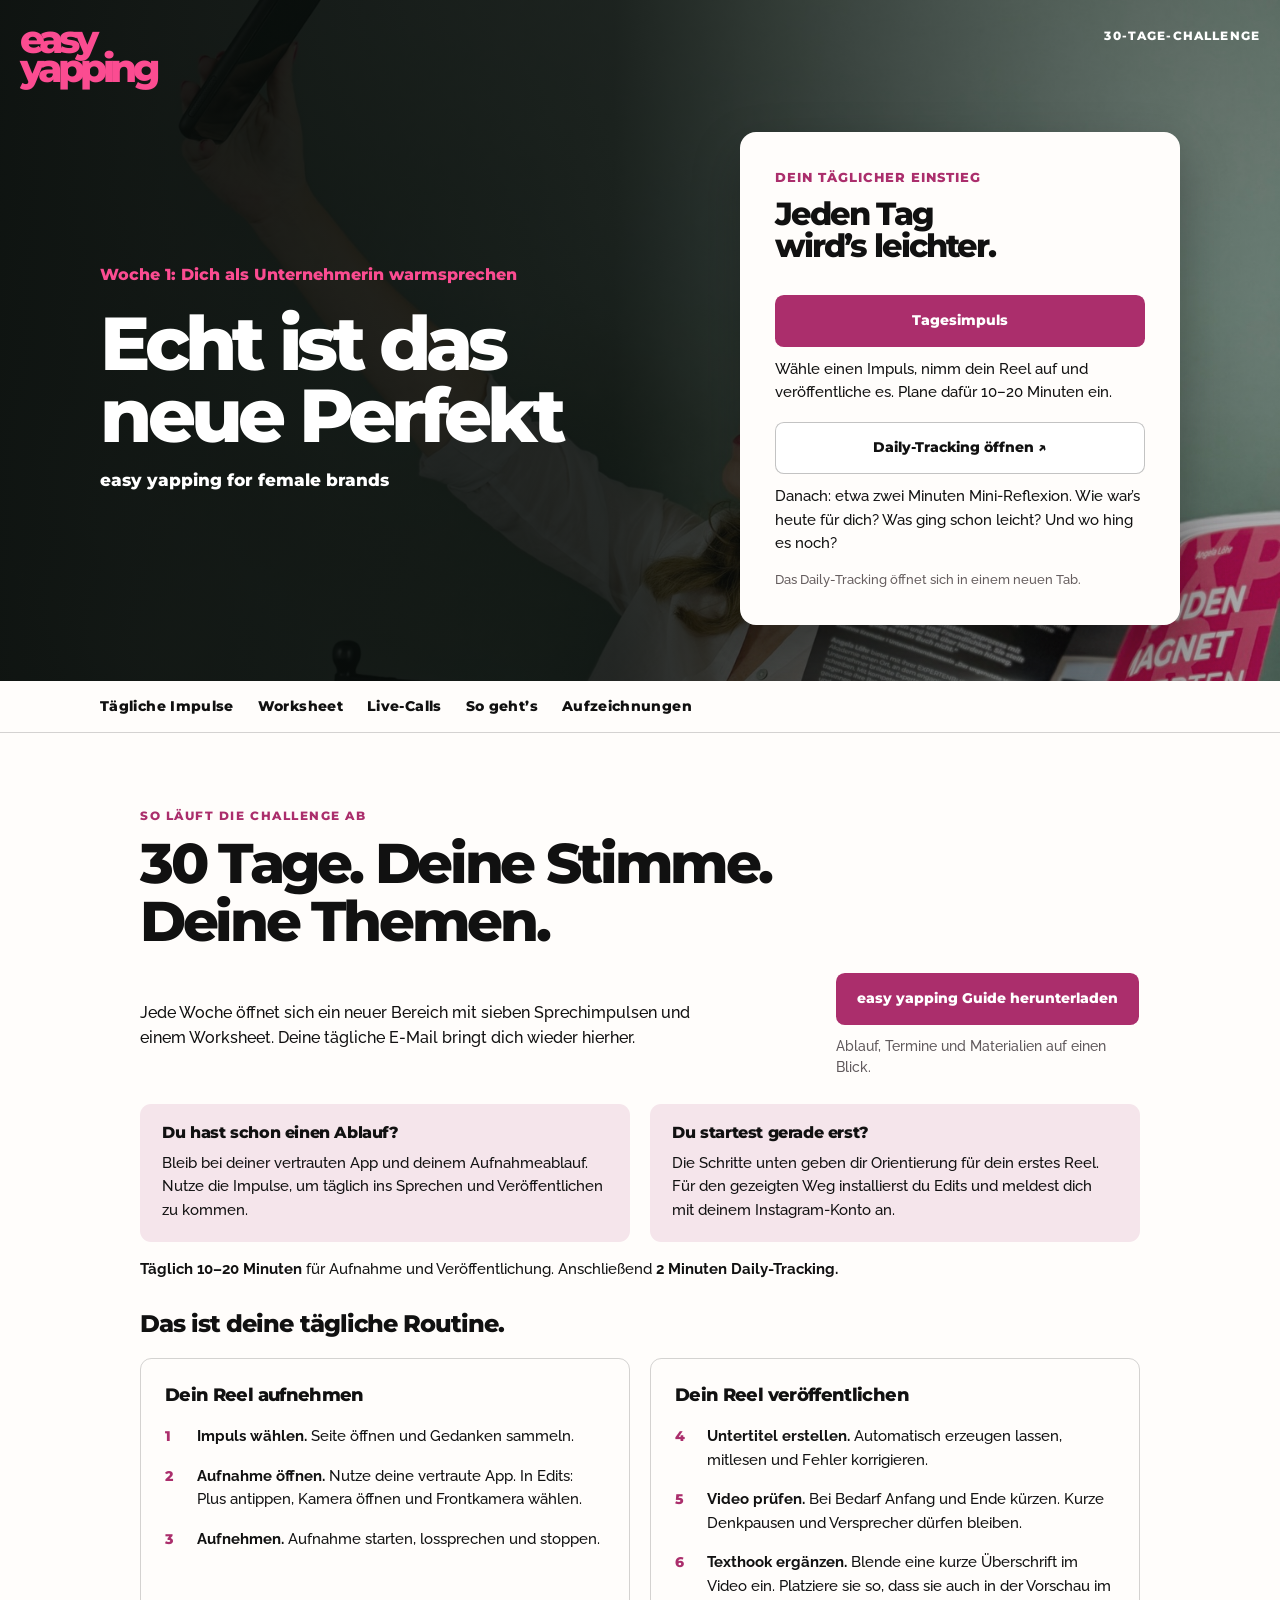
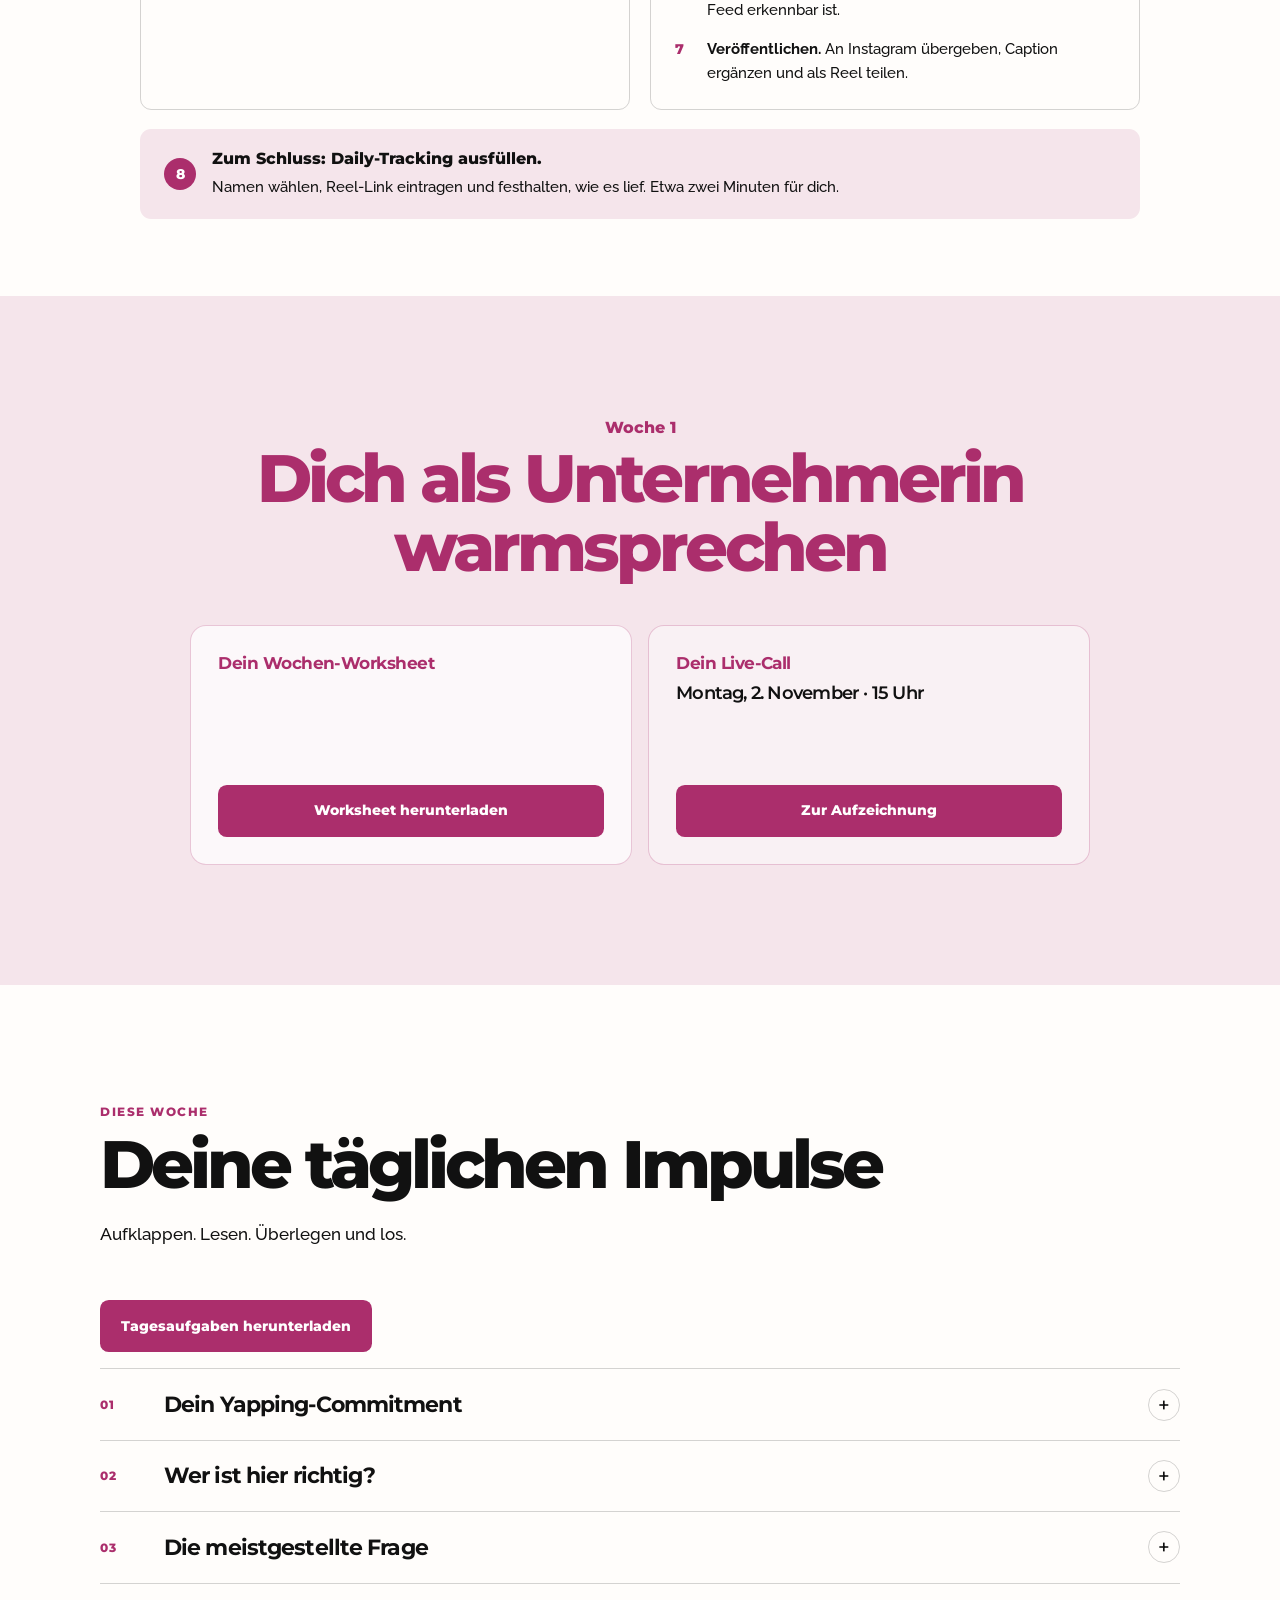
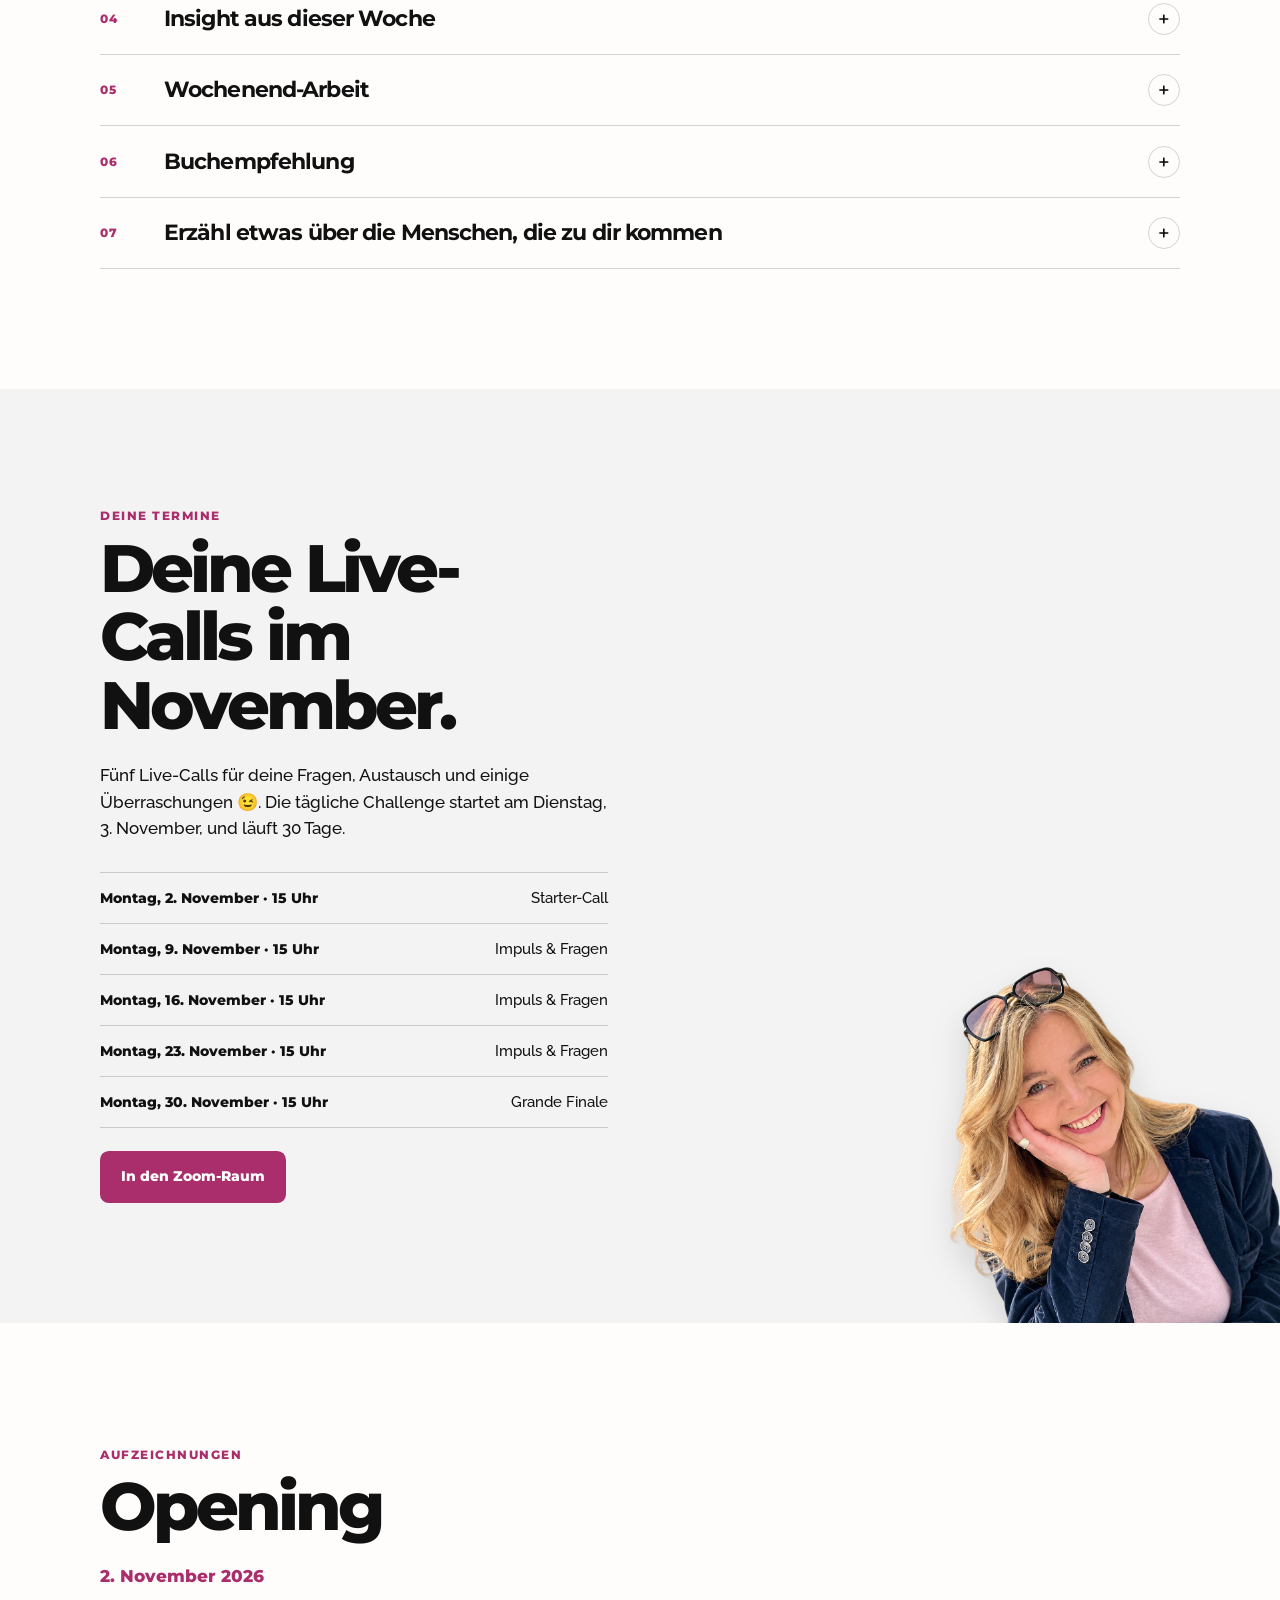
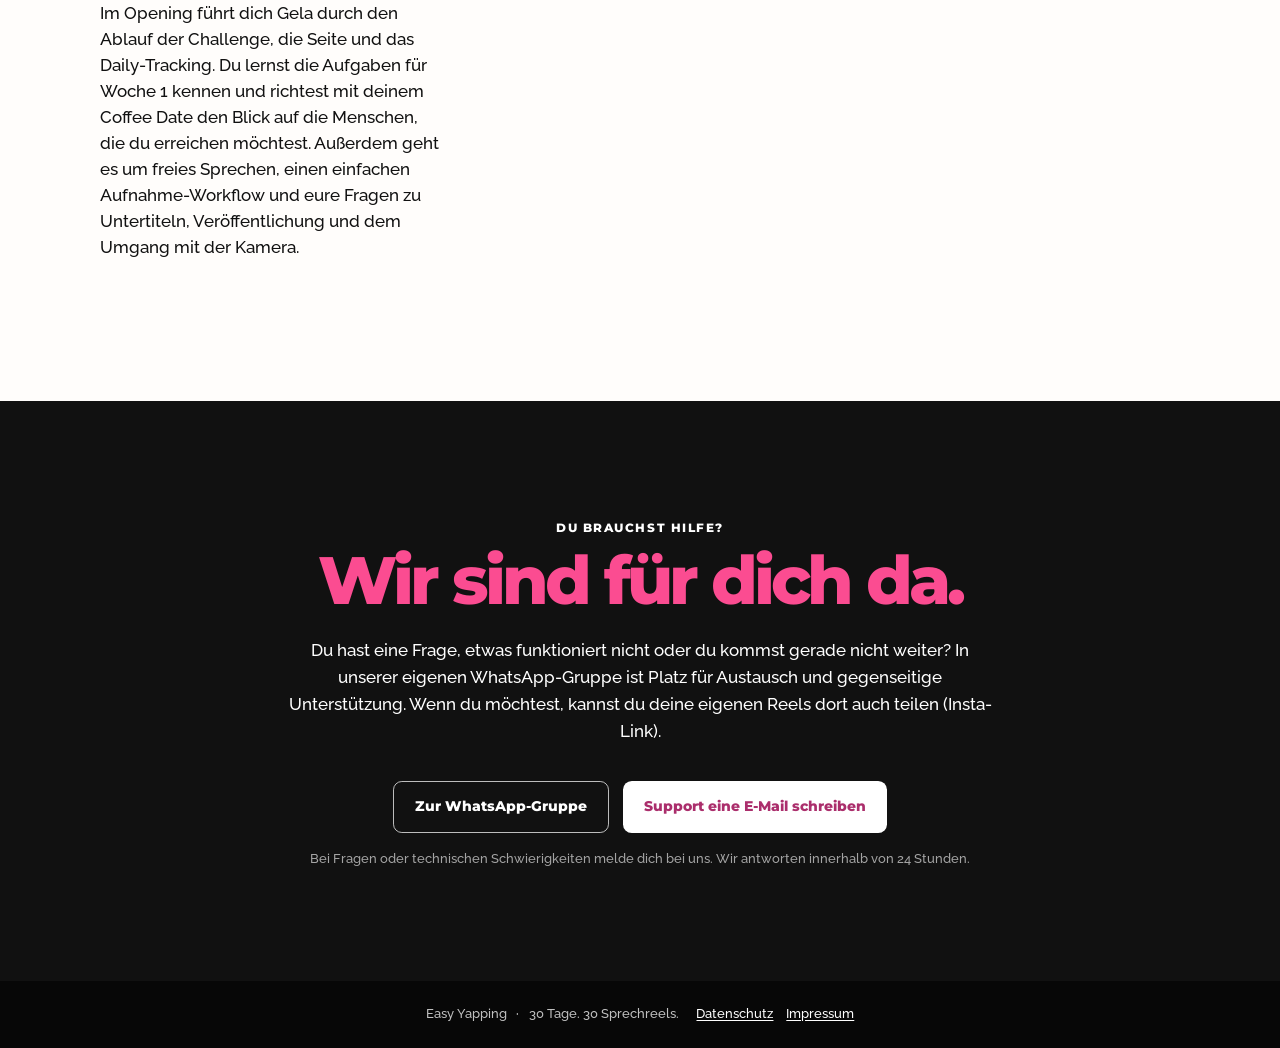
==== commit a08b108d: "Integrate Texthook into routine and remove internal video reference" ====
--- a/challenge/index.html
+++ b/challenge/index.html
@@ -9,7 +9,7 @@
     <link rel="preconnect" href="https://fonts.googleapis.com">
     <link rel="preconnect" href="https://fonts.gstatic.com" crossorigin>
     <link href="https://fonts.googleapis.com/css2?family=Montserrat:wght@500;600;700;800&family=Raleway:ital,wght@0,500;0,600;0,700&display=swap" rel="stylesheet">
-    <link rel="stylesheet" href="assets/challenge.css?v=b24e22558648">
+    <link rel="stylesheet" href="assets/challenge.css?v=1199af5fb149">
   </head>
   <body>
     <header class="hero" id="oben" aria-labelledby="hero-title">
@@ -36,7 +36,7 @@
           <h2 id="how-title">30 Tage. Deine Stimme. Deine Themen.</h2>
           <div class="how-intro">
             <p>Jede Woche öffnet sich ein neuer Bereich mit sieben Sprechimpulsen und einem Worksheet. Deine tägliche E-Mail bringt dich wieder hierher.</p>
-            <div class="how-guide"><a class="button button--primary" href="assets/so-gehts-easy-yapping.pdf?v=20261103" download>easy yapping Guide herunterladen</a><p class="how-guide-note">Ablauf, Termine und Materialien auf einen Blick.</p></div>
+            <div class="how-guide"><a class="button button--primary" href="assets/so-gehts-easy-yapping.pdf?v=20261103b" download>easy yapping Guide herunterladen</a><p class="how-guide-note">Ablauf, Termine und Materialien auf einen Blick.</p></div>
           </div>
           <div class="routine-entry" aria-label="Dein Einstieg">
             <article><h3>Du hast schon einen Ablauf?</h3><p>Bleib bei deiner vertrauten App und deinem Aufnahmeablauf. Nutze die Impulse, um täglich ins Sprechen und Veröffentlichen zu kommen.</p></article>
@@ -58,13 +58,12 @@
               <ol class="routine-phase-steps" start="4">
                 <li><span aria-hidden="true">4</span><p><strong>Untertitel erstellen.</strong> Automatisch erzeugen lassen, mitlesen und Fehler korrigieren.</p></li>
                 <li><span aria-hidden="true">5</span><p><strong>Video prüfen.</strong> Bei Bedarf Anfang und Ende kürzen. Kurze Denkpausen und Versprecher dürfen bleiben.</p></li>
-                <li><span aria-hidden="true">6</span><p><strong>Veröffentlichen.</strong> An Instagram übergeben, Caption ergänzen und als Reel teilen.</p></li>
+                <li><span aria-hidden="true">6</span><p><strong>Texthook ergänzen.</strong> Blende eine kurze Überschrift im Video ein. Platziere sie so, dass sie auch in der Vorschau im Feed erkennbar ist.</p></li>
+                <li><span aria-hidden="true">7</span><p><strong>Veröffentlichen.</strong> An Instagram übergeben, Caption ergänzen und als Reel teilen.</p></li>
               </ol>
             </article>
           </div>
-          <aside class="routine-next" aria-labelledby="texthook-title"><h4 id="texthook-title">Als nächster Schritt: dein Texthook</h4><p>Ein Texthook ist eine kurze eingeblendete Überschrift. Er ergänzt die mitlaufenden Untertitel und den Begleittext unter deinem Reel. Gela führt diesen Schritt im weiteren Verlauf ein. Für deinen Einstieg konzentriere dich aufs Aufnehmen und Veröffentlichen.</p></aside>
-          <p class="routine-video"><a href="https://drive.google.com/file/d/1vgWCaaNcynCerjVFYcwWv2LVRZpWCLBi/view" target="_blank" rel="noopener">Videoanleitung: Aufnehmen und Bearbeiten in Edits ↗</a><span>Etwa 6 Minuten. Zeigt auch Texthook und weitere Bearbeitungsmöglichkeiten, die du später ausprobieren kannst.</span></p>
-          <div class="routine-tracking"><span class="routine-tracking-number" aria-hidden="true">7</span><div><h4>Zum Schluss: Daily-Tracking ausfüllen.</h4><p>Namen wählen, Reel-Link eintragen und festhalten, wie es lief. Etwa zwei Minuten für dich.</p></div></div>
+          <div class="routine-tracking"><span class="routine-tracking-number" aria-hidden="true">8</span><div><h4>Zum Schluss: Daily-Tracking ausfüllen.</h4><p>Namen wählen, Reel-Link eintragen und festhalten, wie es lief. Etwa zwei Minuten für dich.</p></div></div>
         </div>
       </section>
       <section class="section section--week" id="woche-1" aria-labelledby="week-title"><div class="container week-intro"><p class="week-kicker">Woche 1</p><h2 id="week-title">Dich als Unternehmerin warmsprechen</h2><div class="week-resources"><article class="week-resource" id="worksheet"><div><p class="week-resource__label">Dein Wochen-Worksheet</p></div><a class="button button--primary" href="assets/worksheet-woche-1.pdf" download>Worksheet herunterladen</a></article><article class="week-resource week-resource--live"><div><p class="week-resource__label">Dein Live-Call</p><p class="week-resource__main">Montag, 2. November · 15 Uhr</p></div><a class="button button--primary" href="#aufzeichnungen">Zur Aufzeichnung</a></article></div></div></section>
--- a/challenge/assets/challenge.css
+++ b/challenge/assets/challenge.css
@@ -68,11 +68,4 @@
 .routine-entry article{padding:1.2rem 1.4rem;border-radius:.7rem;background:var(--pink-soft)}
 .routine-entry h3{margin:0 0 .5rem;font:800 1rem/1.3 var(--display);letter-spacing:-.025em}
 .routine-entry p{margin:0;font-size:.95rem;line-height:1.55}
-.routine-next{margin-top:1.2rem;padding:1rem 1.3rem;border-left:3px solid var(--pink);background:#f5f3f1}
-.routine-next h4{margin:0 0 .4rem;font:800 1rem/1.3 var(--display)}
-.routine-next p{margin:0;font-size:.95rem;line-height:1.55}
-.routine-video{margin:1.15rem 0 0;font-size:.93rem}
-.routine-video a{color:var(--pink-dark);font-weight:700;text-underline-offset:.18em}
-.routine-video a:focus-visible{outline:3px solid #fb4c91;outline-offset:3px}
-.routine-video span{display:block;margin-top:.3rem;color:#615a5d;font-size:.85rem}
 @media(max-width:700px){.routine-entry{grid-template-columns:1fr;gap:.8rem}.routine-entry article{padding:1.1rem 1.25rem}}
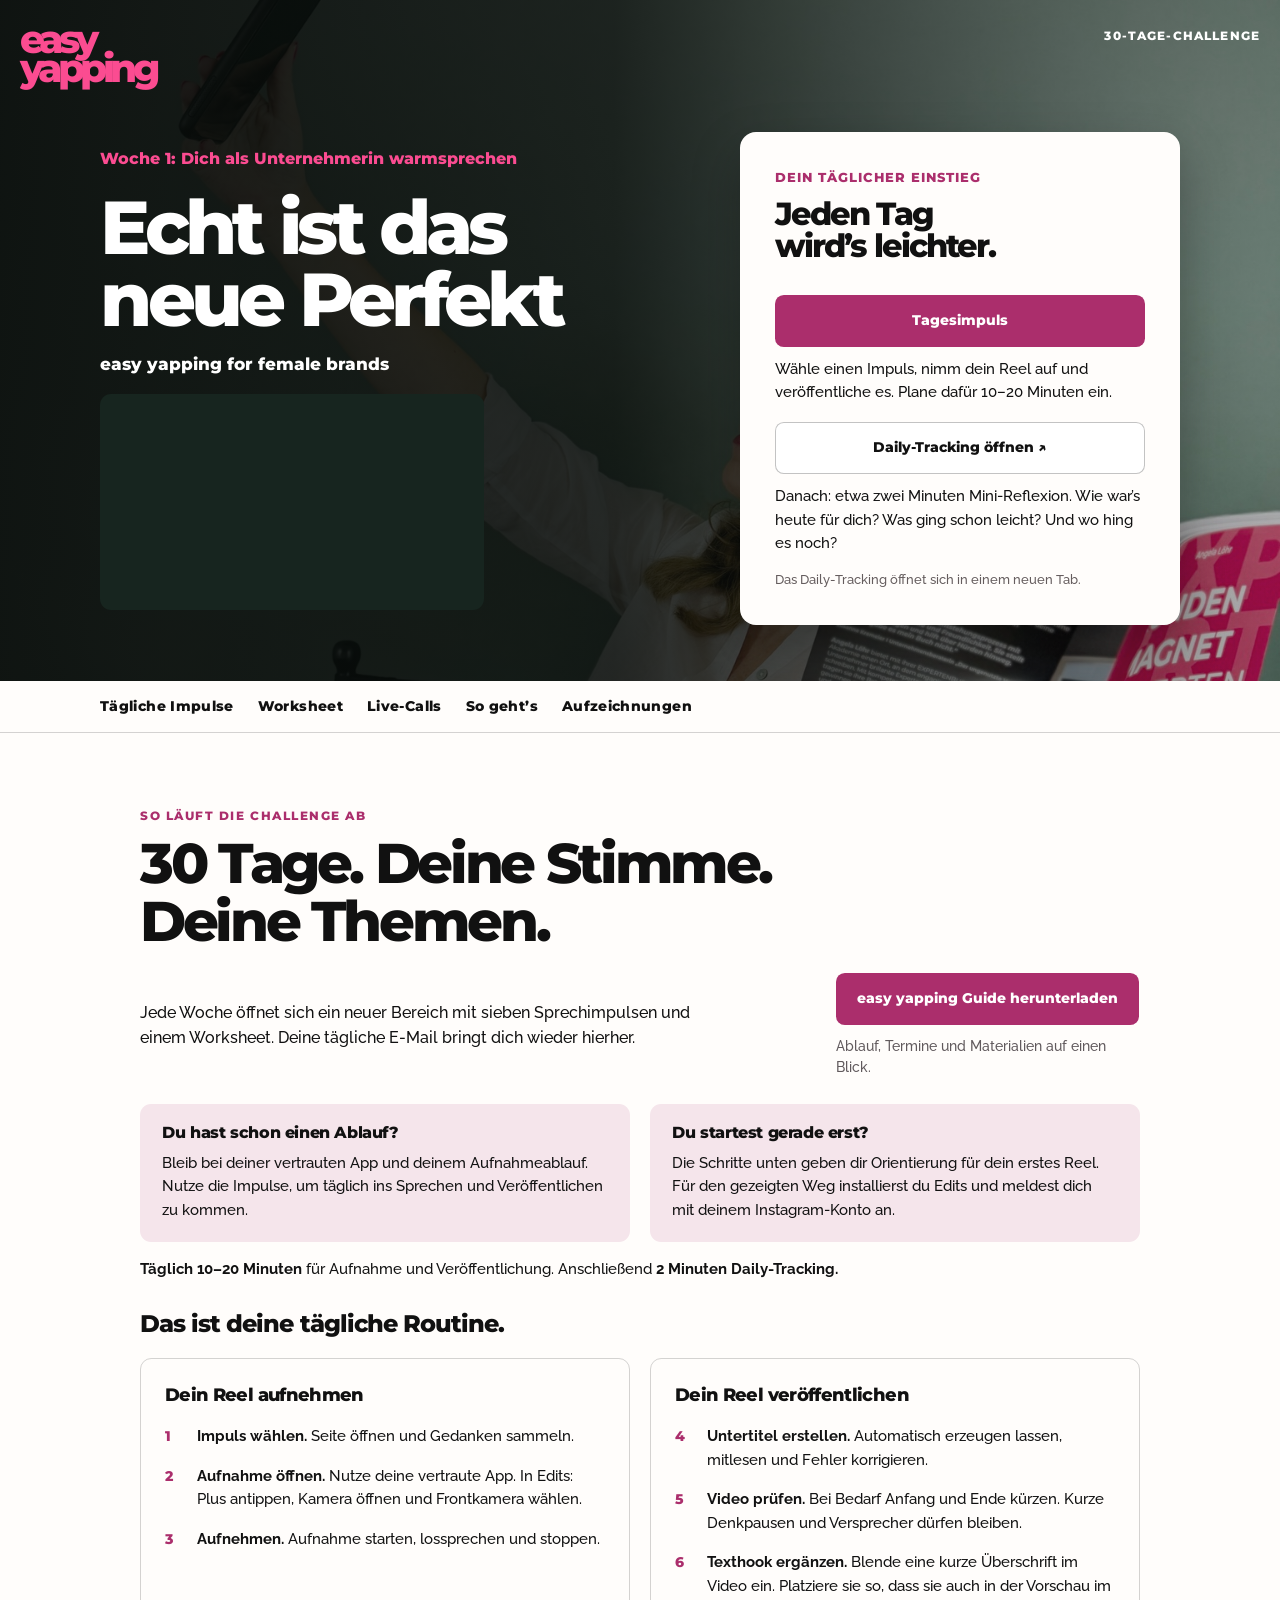
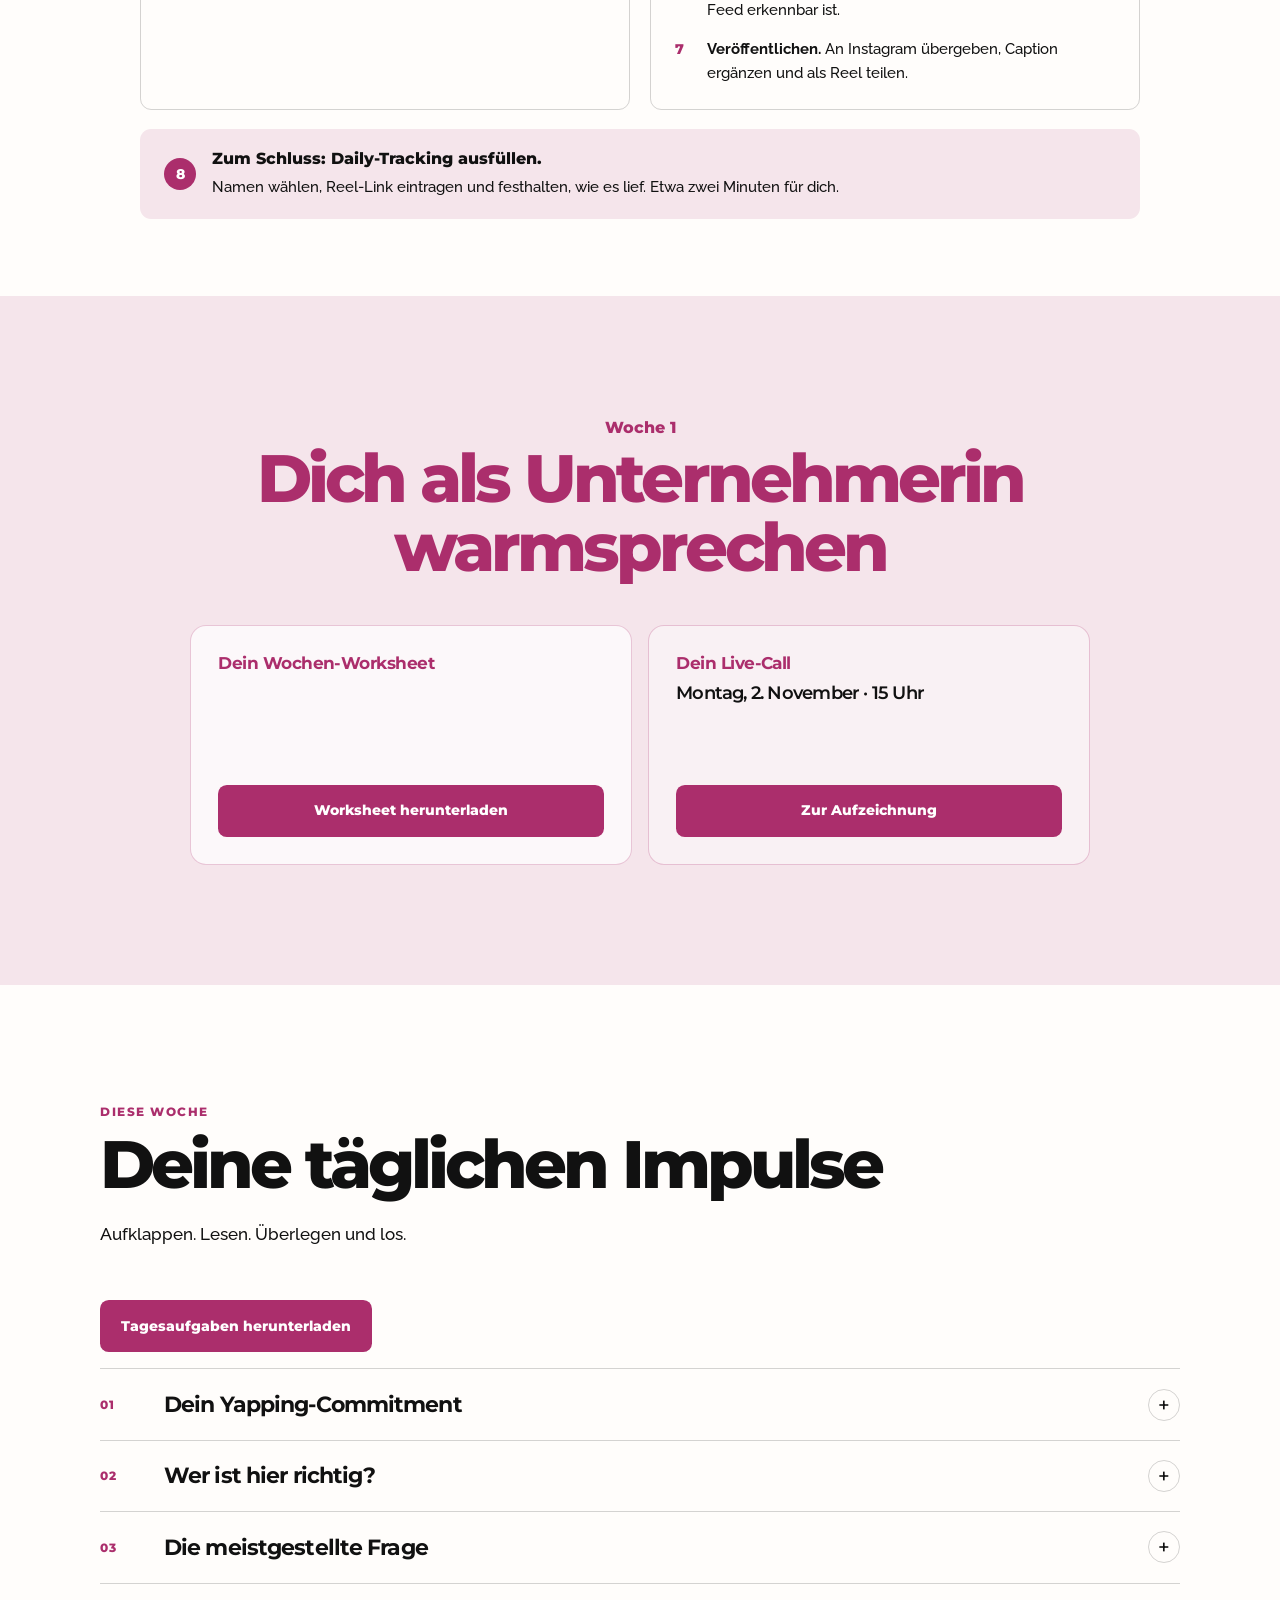
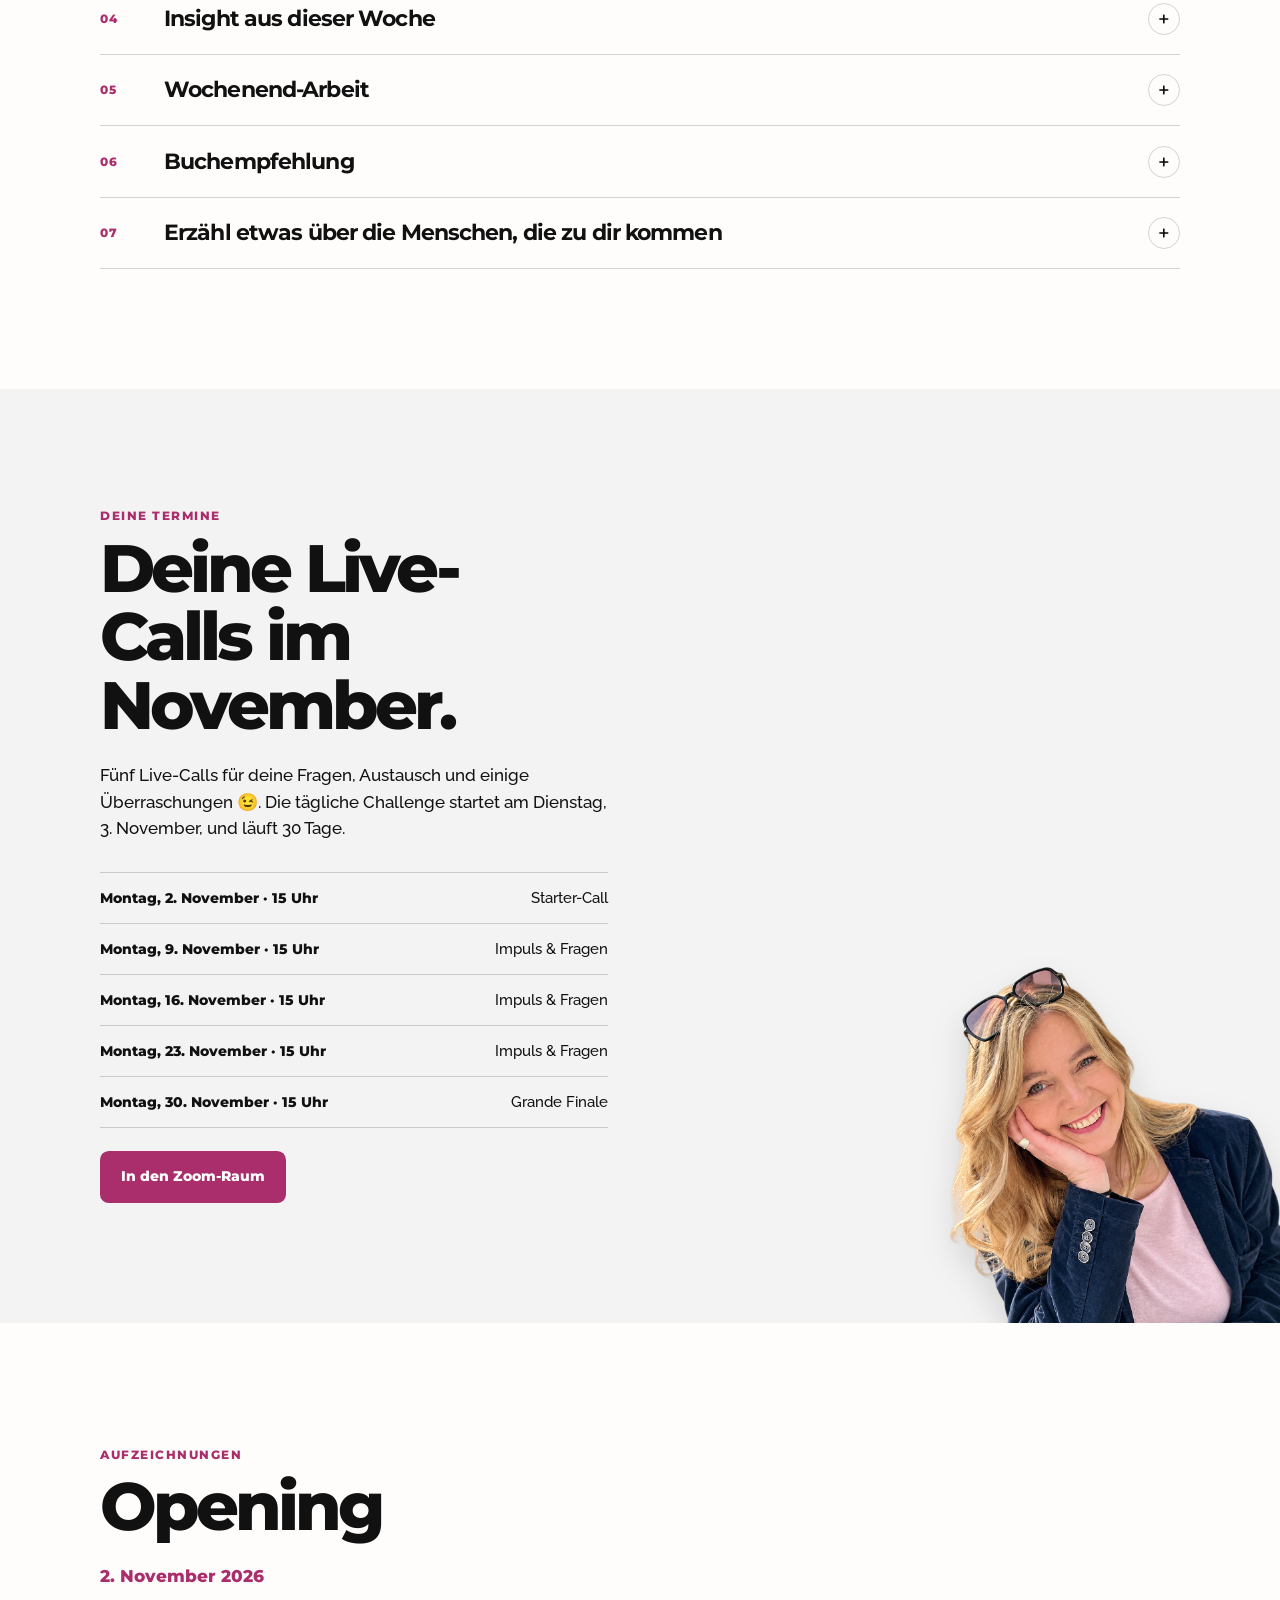
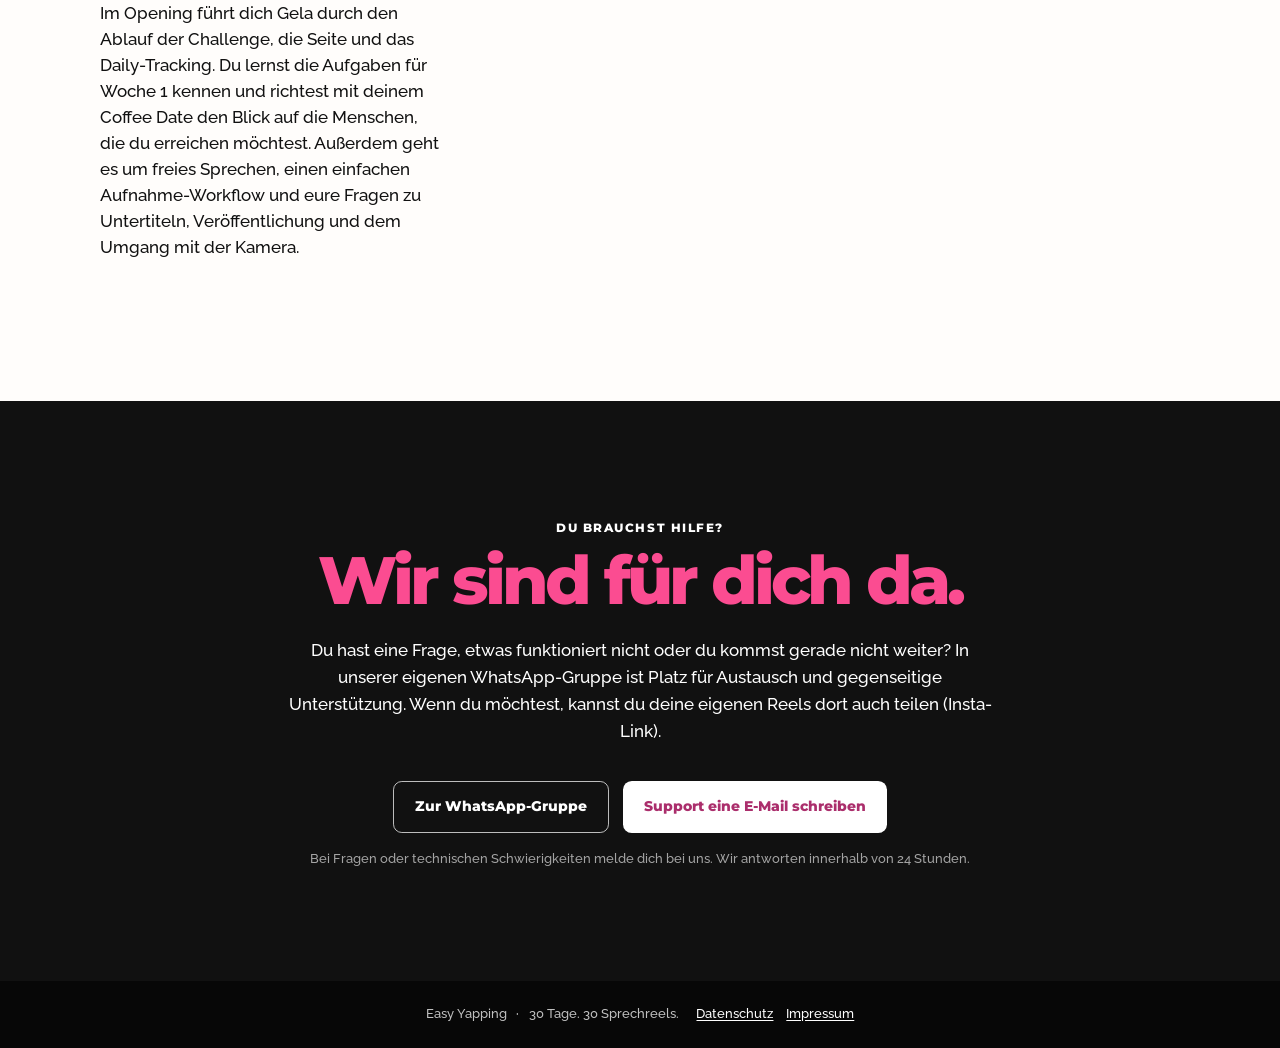
==== commit ecf1eb03: "Add compact Welcome video below challenge header title" ====
--- a/challenge/index.html
+++ b/challenge/index.html
@@ -9,14 +9,16 @@
     <link rel="preconnect" href="https://fonts.googleapis.com">
     <link rel="preconnect" href="https://fonts.gstatic.com" crossorigin>
     <link href="https://fonts.googleapis.com/css2?family=Montserrat:wght@500;600;700;800&family=Raleway:ital,wght@0,500;0,600;0,700&display=swap" rel="stylesheet">
-    <link rel="stylesheet" href="assets/challenge.css?v=1199af5fb149">
+    <link rel="stylesheet" href="assets/challenge.css?v=ec31e612a4fb">
   </head>
   <body>
     <header class="hero" id="oben" aria-labelledby="hero-title">
       <div class="hero__image" aria-hidden="true"></div><div class="hero__shade" aria-hidden="true"></div>
       <div class="site-header"><a class="wordmark" href="#oben" aria-label="Easy Yapping, zum Anfang der Seite">easy<br>yapping</a><span class="header-note">30-Tage-Challenge</span></div>
       <div class="hero__content container">
-        <div class="hero__intro"><p class="hero__day">Woche 1: Dich als Unternehmerin warmsprechen</p><h1 id="hero-title">Echt ist das<br>neue Perfekt</h1><p class="hero__reassurance">easy yapping for female brands</p></div>
+        <div class="hero__intro"><p class="hero__day">Woche 1: Dich als Unternehmerin warmsprechen</p><h1 id="hero-title">Echt ist das<br>neue Perfekt</h1><p class="hero__reassurance">easy yapping for female brands</p>
+          <div class="hero-welcome"><iframe src="https://player.vimeo.com/video/1242613048?badge=0&amp;autopause=0&amp;player_id=0&amp;app_id=58479" title="Welcome – Gela begrüßt dich zur easy yapping Challenge" allow="autoplay; fullscreen; picture-in-picture; clipboard-write; encrypted-media; web-share" referrerpolicy="strict-origin-when-cross-origin" allowfullscreen></iframe></div>
+        </div>
         <aside class="daily-panel" aria-label="Dein Tagesimpuls und Daily-Tracking">
           <p class="daily-panel__label">Dein täglicher Einstieg</p>
           <h2>Jeden Tag wird’s leichter.</h2>
--- a/challenge/assets/challenge.css
+++ b/challenge/assets/challenge.css
@@ -69,3 +69,8 @@
 .routine-entry h3{margin:0 0 .5rem;font:800 1rem/1.3 var(--display);letter-spacing:-.025em}
 .routine-entry p{margin:0;font-size:.95rem;line-height:1.55}
 @media(max-width:700px){.routine-entry{grid-template-columns:1fr;gap:.8rem}.routine-entry article{padding:1.1rem 1.25rem}}
+
+/* Welcome unter dem Titel, kompakt im bestehenden Header. */
+.hero-welcome{position:relative;width:min(100%,24rem);aspect-ratio:16/9;margin-top:1rem;overflow:hidden;border-radius:.7rem;background:#17251f}
+.hero-welcome iframe{position:absolute;inset:0;width:100%;height:100%;border:0}
+@media(max-width:759px){.hero__content{padding-top:1.25rem;padding-bottom:1.25rem;gap:1rem}.hero__day{margin-bottom:.75rem}.hero h1{font-size:clamp(2.2rem,8vw,3.5rem);margin-bottom:.6rem}.hero-welcome{width:min(100%,15rem);margin-top:.75rem}.daily-panel{padding:1.25rem}.daily-panel h2{font-size:1.75rem}.daily-panel>.button{margin-top:.65rem;margin-bottom:.4rem}}
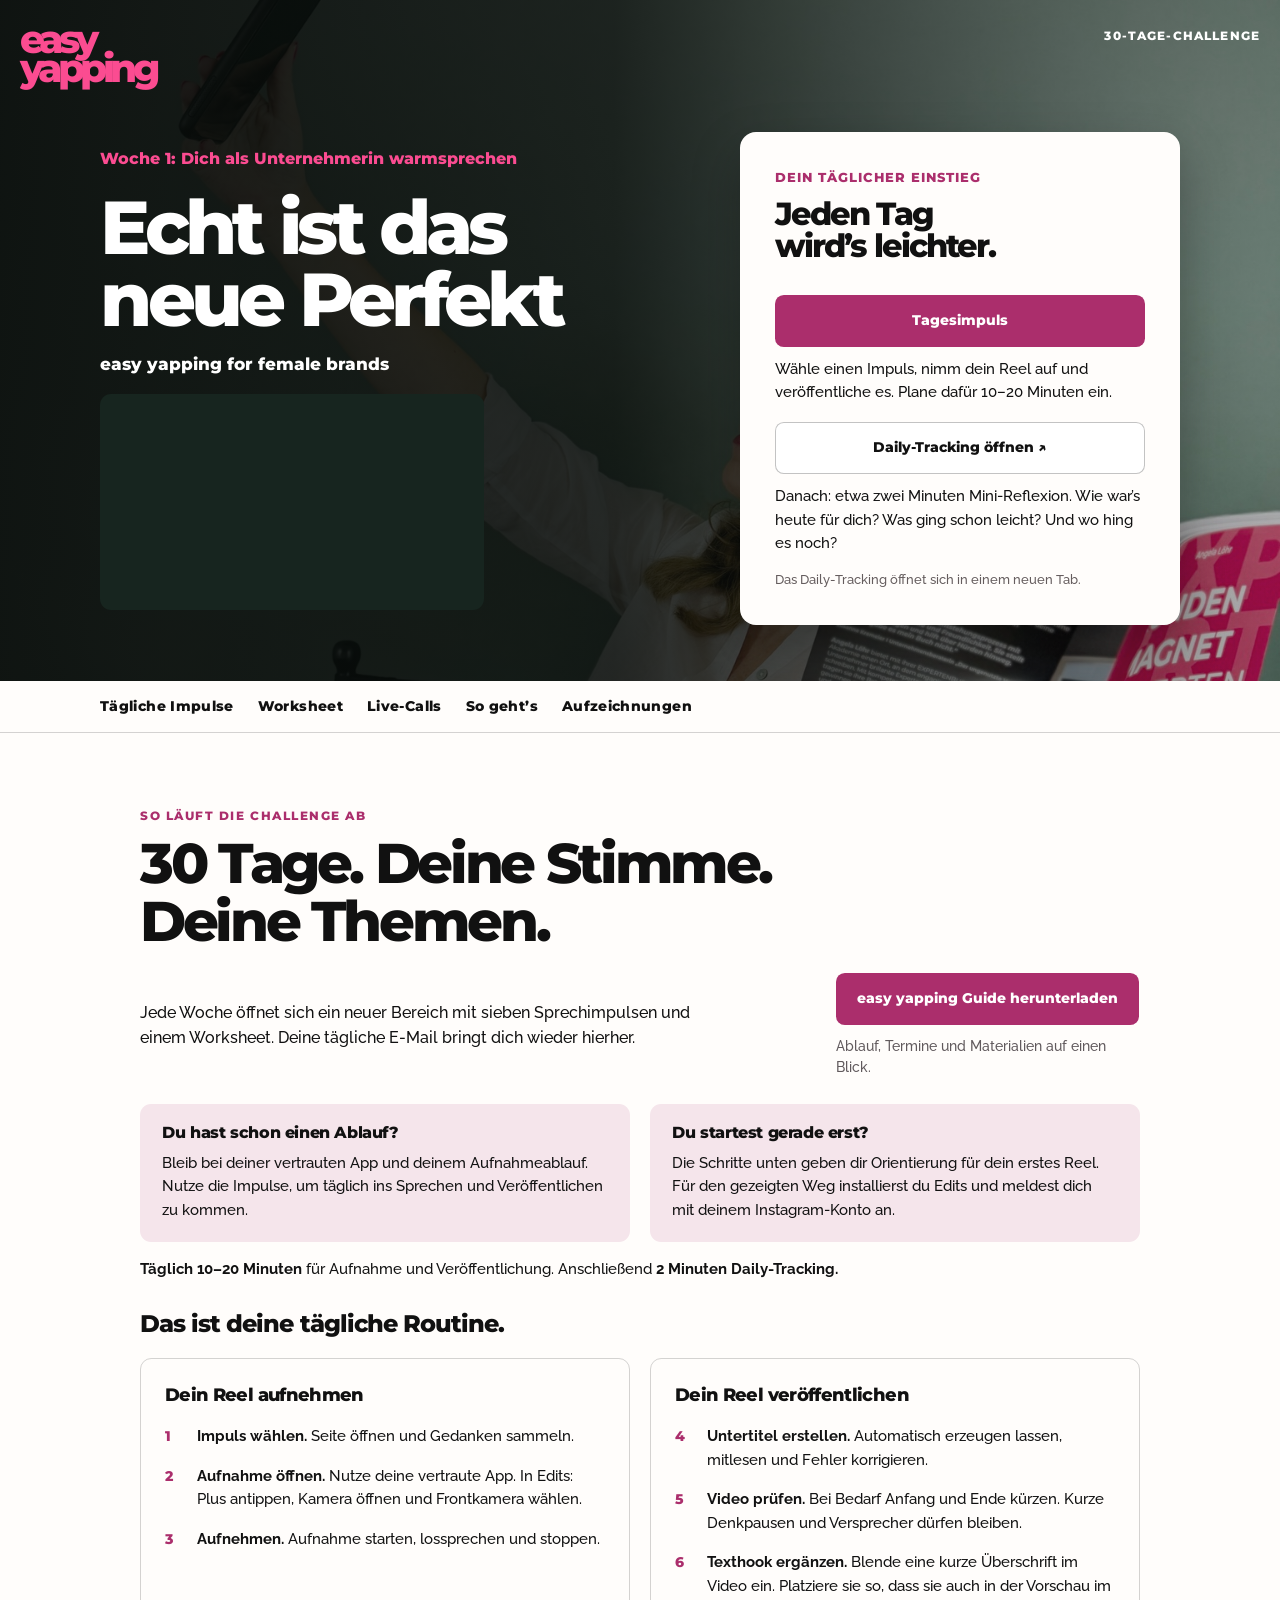
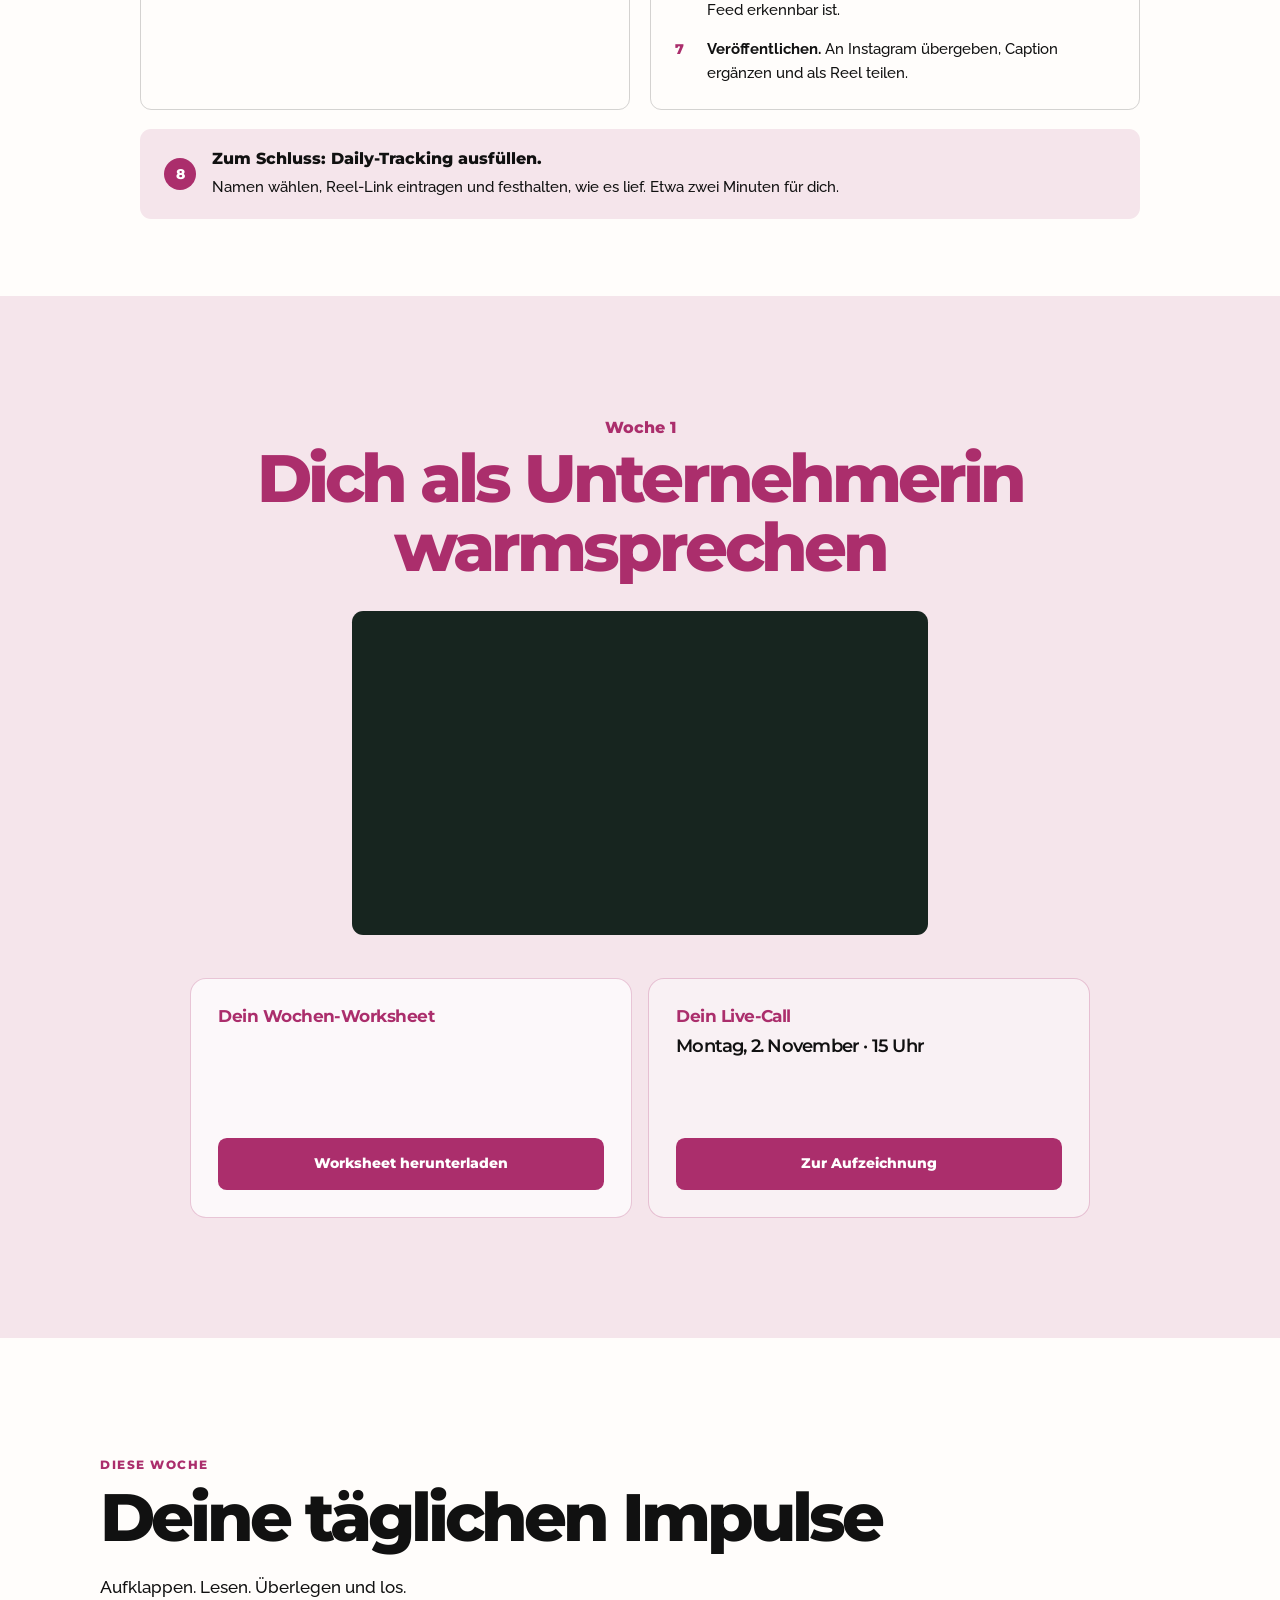
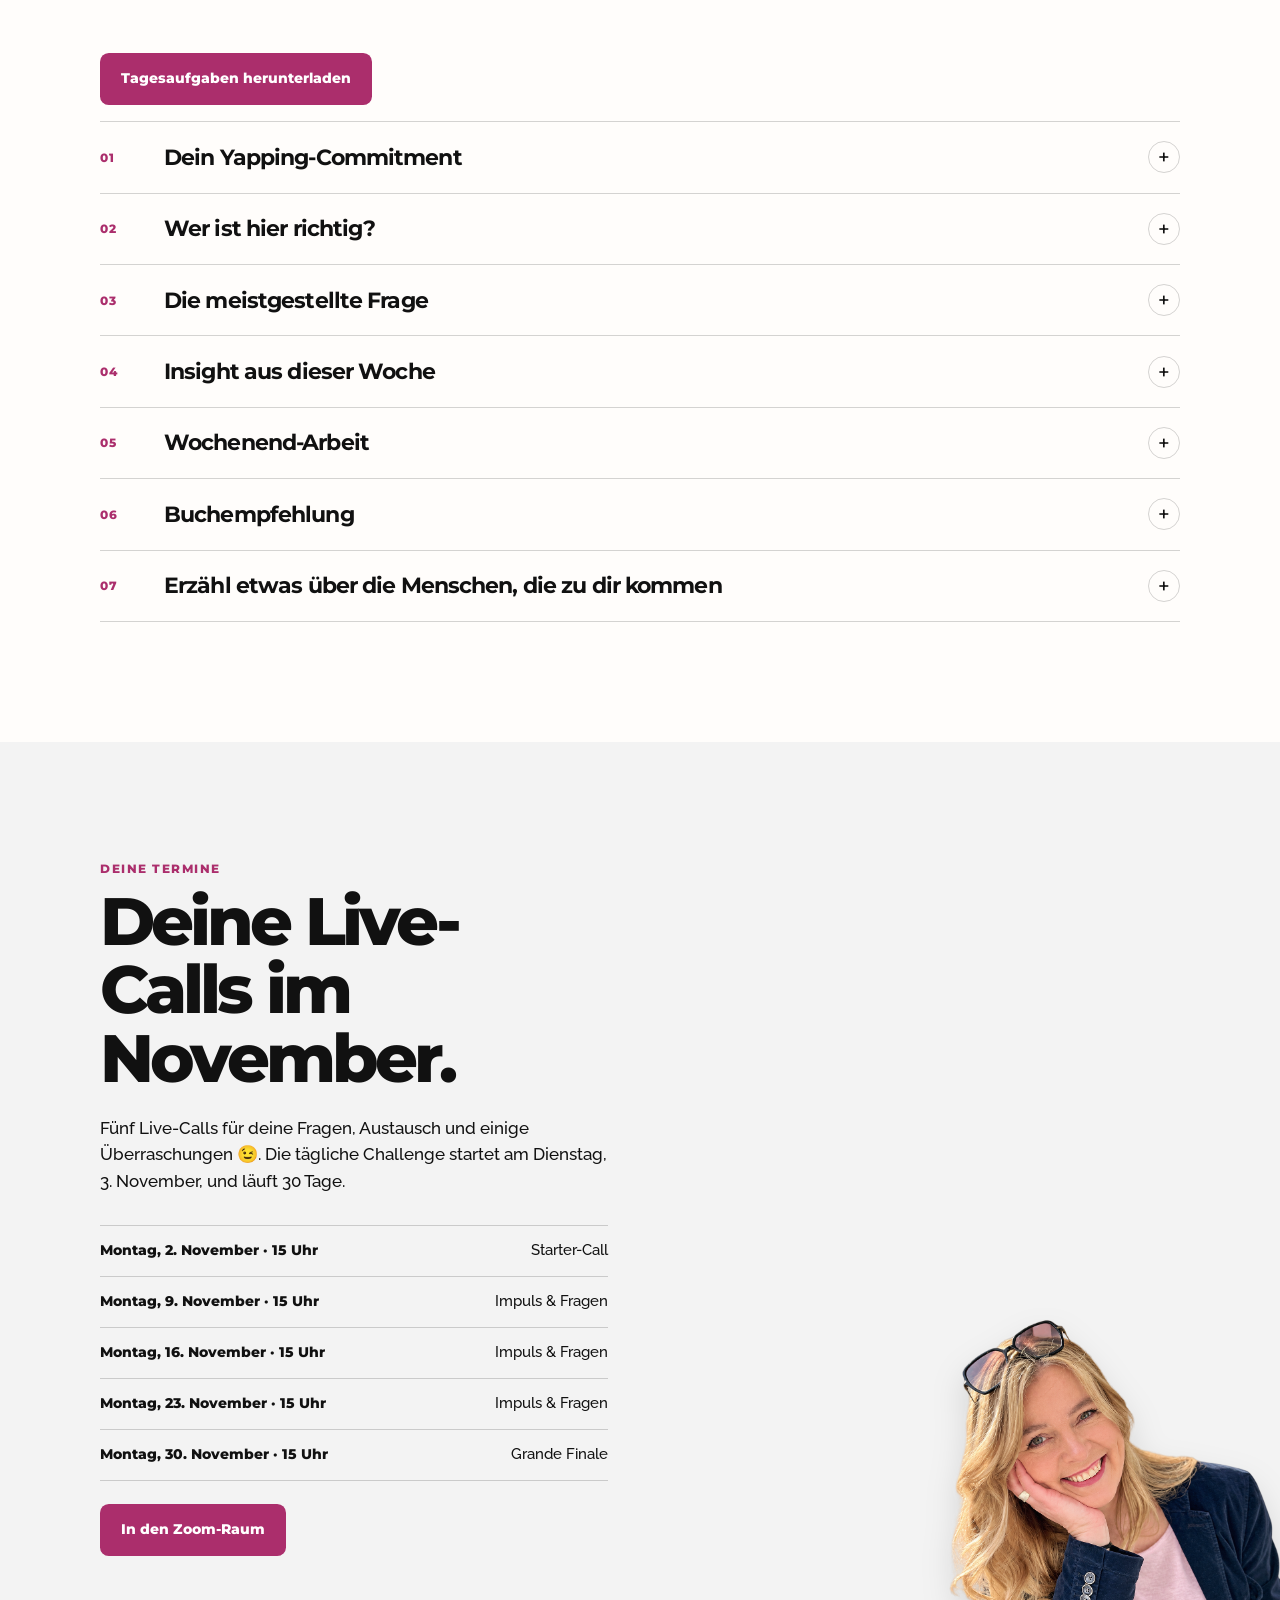
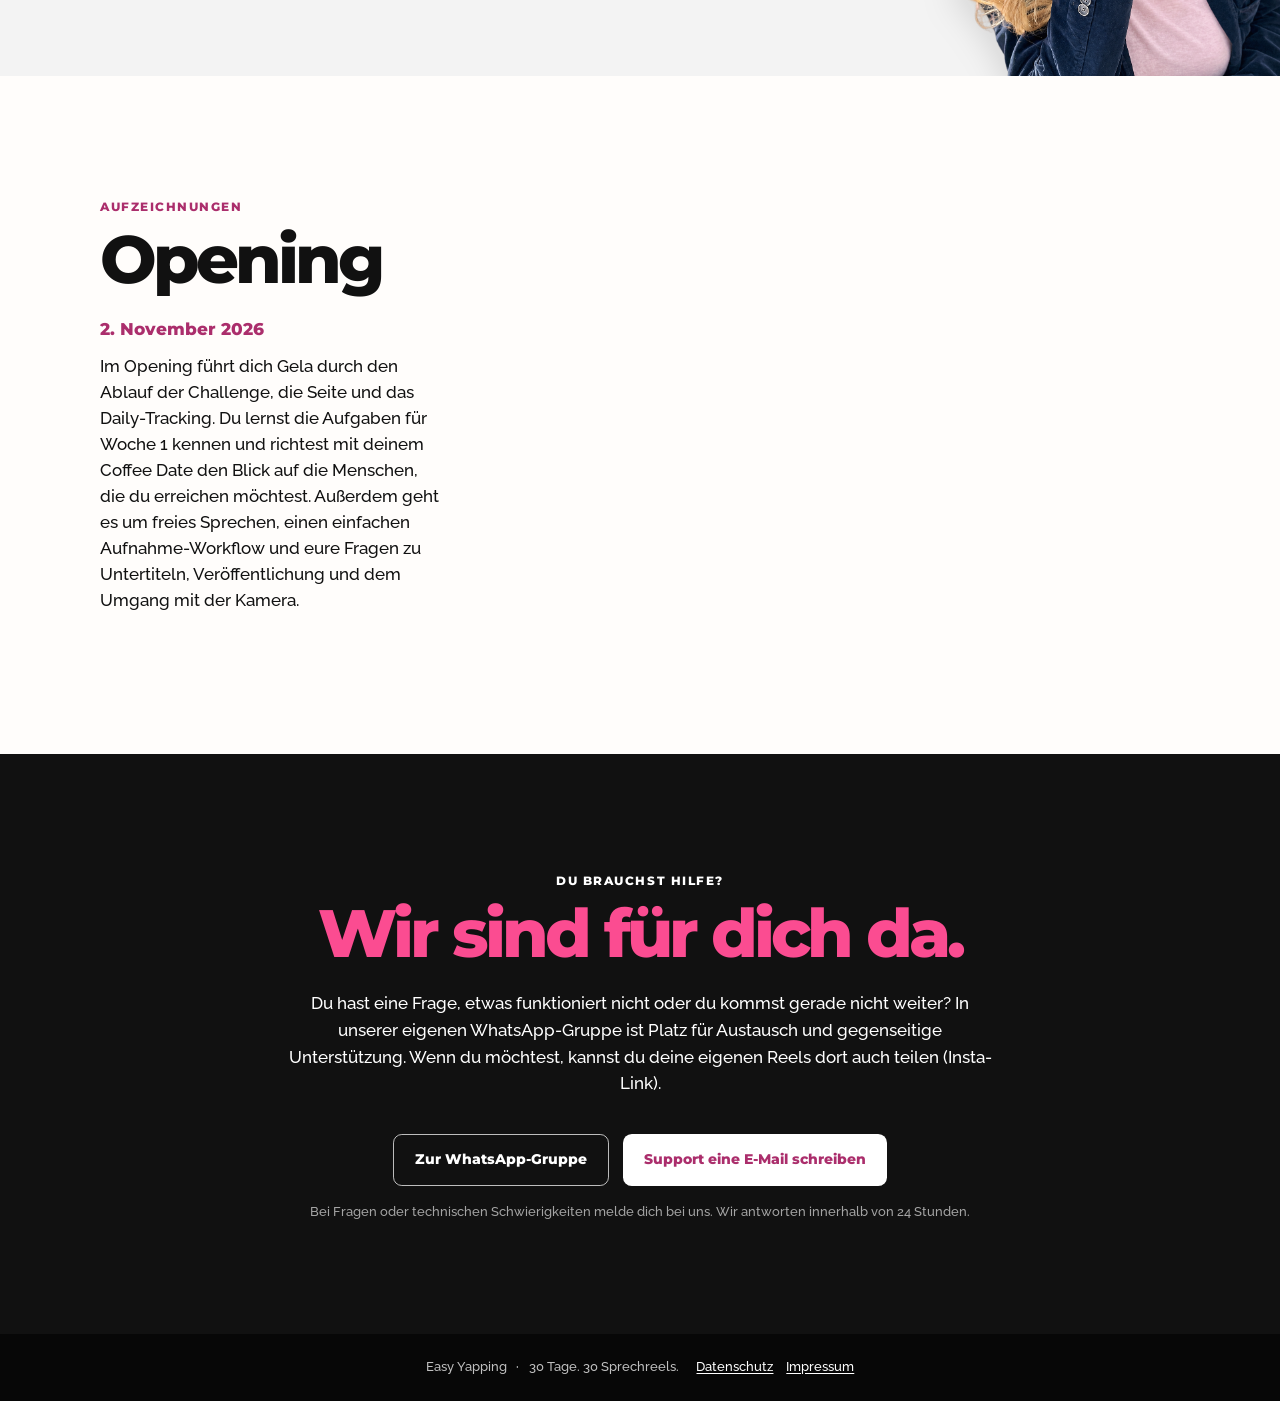
==== commit ae69f2e5: "Add centered week-one intro video above resource cards" ====
--- a/challenge/index.html
+++ b/challenge/index.html
@@ -9,7 +9,7 @@
     <link rel="preconnect" href="https://fonts.googleapis.com">
     <link rel="preconnect" href="https://fonts.gstatic.com" crossorigin>
     <link href="https://fonts.googleapis.com/css2?family=Montserrat:wght@500;600;700;800&family=Raleway:ital,wght@0,500;0,600;0,700&display=swap" rel="stylesheet">
-    <link rel="stylesheet" href="assets/challenge.css?v=ec31e612a4fb">
+    <link rel="stylesheet" href="assets/challenge.css?v=798c801f9d4b">
   </head>
   <body>
     <header class="hero" id="oben" aria-labelledby="hero-title">
@@ -68,7 +68,7 @@
           <div class="routine-tracking"><span class="routine-tracking-number" aria-hidden="true">8</span><div><h4>Zum Schluss: Daily-Tracking ausfüllen.</h4><p>Namen wählen, Reel-Link eintragen und festhalten, wie es lief. Etwa zwei Minuten für dich.</p></div></div>
         </div>
       </section>
-      <section class="section section--week" id="woche-1" aria-labelledby="week-title"><div class="container week-intro"><p class="week-kicker">Woche 1</p><h2 id="week-title">Dich als Unternehmerin warmsprechen</h2><div class="week-resources"><article class="week-resource" id="worksheet"><div><p class="week-resource__label">Dein Wochen-Worksheet</p></div><a class="button button--primary" href="assets/worksheet-woche-1.pdf" download>Worksheet herunterladen</a></article><article class="week-resource week-resource--live"><div><p class="week-resource__label">Dein Live-Call</p><p class="week-resource__main">Montag, 2. November · 15 Uhr</p></div><a class="button button--primary" href="#aufzeichnungen">Zur Aufzeichnung</a></article></div></div></section>
+      <section class="section section--week" id="woche-1" aria-labelledby="week-title"><div class="container week-intro"><p class="week-kicker">Woche 1</p><h2 id="week-title">Dich als Unternehmerin warmsprechen</h2><div class="week-video"><iframe src="https://player.vimeo.com/video/1242613050?badge=0&amp;autopause=0&amp;player_id=0&amp;app_id=58479" title="Woche 1 – Einstieg mit Gela" allow="autoplay; fullscreen; picture-in-picture; clipboard-write; encrypted-media; web-share" referrerpolicy="strict-origin-when-cross-origin" loading="lazy" allowfullscreen></iframe></div><div class="week-resources"><article class="week-resource" id="worksheet"><div><p class="week-resource__label">Dein Wochen-Worksheet</p></div><a class="button button--primary" href="assets/worksheet-woche-1.pdf" download>Worksheet herunterladen</a></article><article class="week-resource week-resource--live"><div><p class="week-resource__label">Dein Live-Call</p><p class="week-resource__main">Montag, 2. November · 15 Uhr</p></div><a class="button button--primary" href="#aufzeichnungen">Zur Aufzeichnung</a></article></div></div></section>
       <section class="section section--impulses" id="impulse" aria-labelledby="impulses-title"><div class="container"><p class="eyebrow eyebrow--pink">Diese Woche</p><h2 id="impulses-title">Deine täglichen Impulse</h2><p class="section-intro">Aufklappen. Lesen. Überlegen und los.</p><p><a class="button button--primary" href="assets/easy-yapping_Woche-1_Tagesaufgaben.pdf" download>Tagesaufgaben herunterladen</a></p><div class="impulse-list" aria-label="Sprechimpulse der ersten Woche">
         <details id="w1-commitment"><summary><span>01</span><h3>Dein Yapping-Commitment</h3><i aria-hidden="true">+</i></summary><div class="impulse-answer"><p>Kündige deinen 30-Tage-Rahmen an: Ab heute veröffentlichst du jeden Tag ein kurzes Video zu deinem Thema. Lade Menschen ein, dir zu folgen, und mach Lust auf die kommenden Tage.</p><p><strong>Beispiel:</strong> „Ab heute gibt es hier jeden Tag ein kleines Video für dich zum Thema xy. Mindestens 30 Tage lang. Wenn dich das Thema interessiert, dann folge mir unbedingt und freu dich auf die nächsten Tage. Ich freu mich voll auf diese Challenge. Bis morgen.“</p></div></details>
         <details id="w1-zielgruppe"><summary><span>02</span><h3>Wer ist hier richtig?</h3><i aria-hidden="true">+</i></summary><div class="impulse-answer"><p>Sprich die Menschen direkt an, für die deine Arbeit gedacht ist. Stell dich kurz vor und lade sie ein, dir per DM zu schreiben, was sie gerade beschäftigt.</p><p><strong>Beispiel:</strong> „Wenn du …, bist du hier goldrichtig. Folge mir, [dein Name], und schick mir gern per DM, was dich beschäftigt.“</p></div></details>
--- a/challenge/assets/challenge.css
+++ b/challenge/assets/challenge.css
@@ -74,3 +74,7 @@
 .hero-welcome{position:relative;width:min(100%,24rem);aspect-ratio:16/9;margin-top:1rem;overflow:hidden;border-radius:.7rem;background:#17251f}
 .hero-welcome iframe{position:absolute;inset:0;width:100%;height:100%;border:0}
 @media(max-width:759px){.hero__content{padding-top:1.25rem;padding-bottom:1.25rem;gap:1rem}.hero__day{margin-bottom:.75rem}.hero h1{font-size:clamp(2.2rem,8vw,3.5rem);margin-bottom:.6rem}.hero-welcome{width:min(100%,15rem);margin-top:.75rem}.daily-panel{padding:1.25rem}.daily-panel h2{font-size:1.75rem}.daily-panel>.button{margin-top:.65rem;margin-bottom:.4rem}}
+
+/* Wochenintro: mittig zwischen Wochentitel und Materialkacheln. */
+.week-video{position:relative;width:min(100%,36rem);aspect-ratio:16/9;margin:1.8rem auto 0;overflow:hidden;border-radius:.7rem;background:#17251f}
+.week-video iframe{position:absolute;inset:0;width:100%;height:100%;border:0}
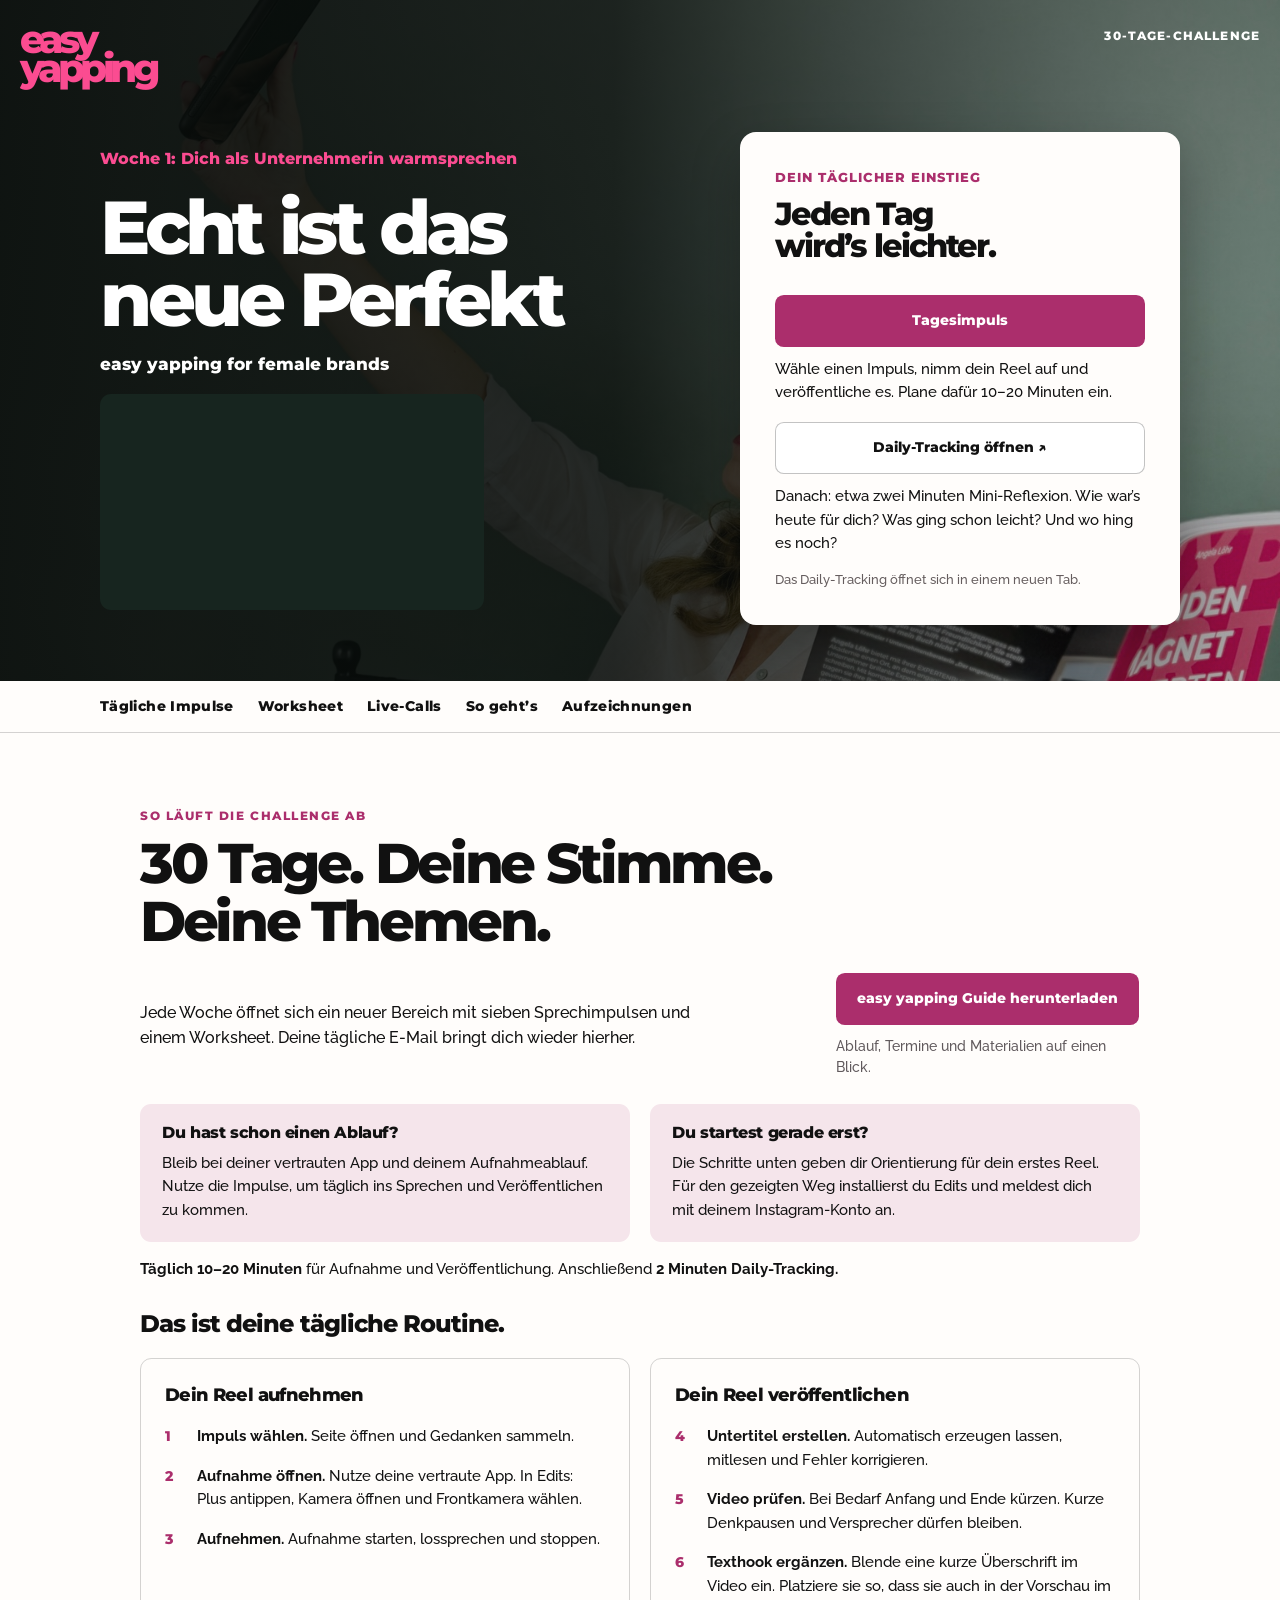
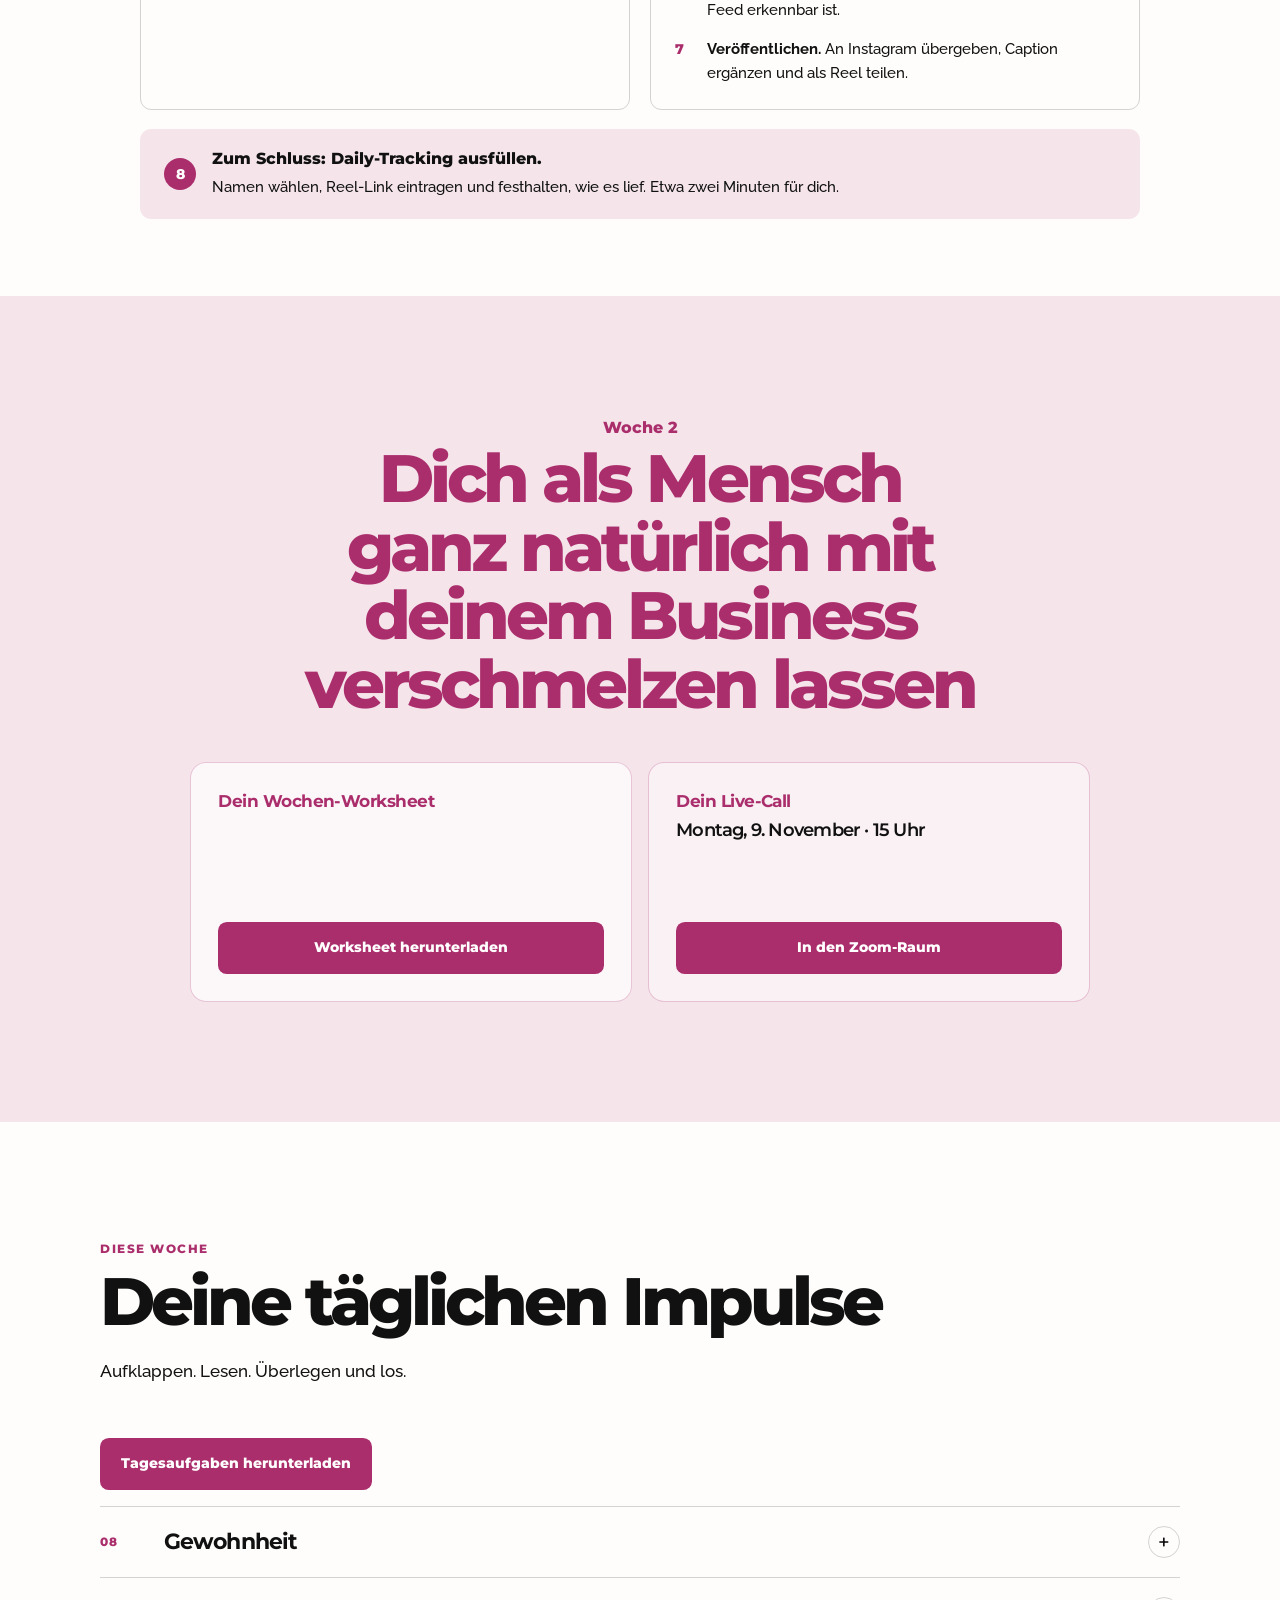
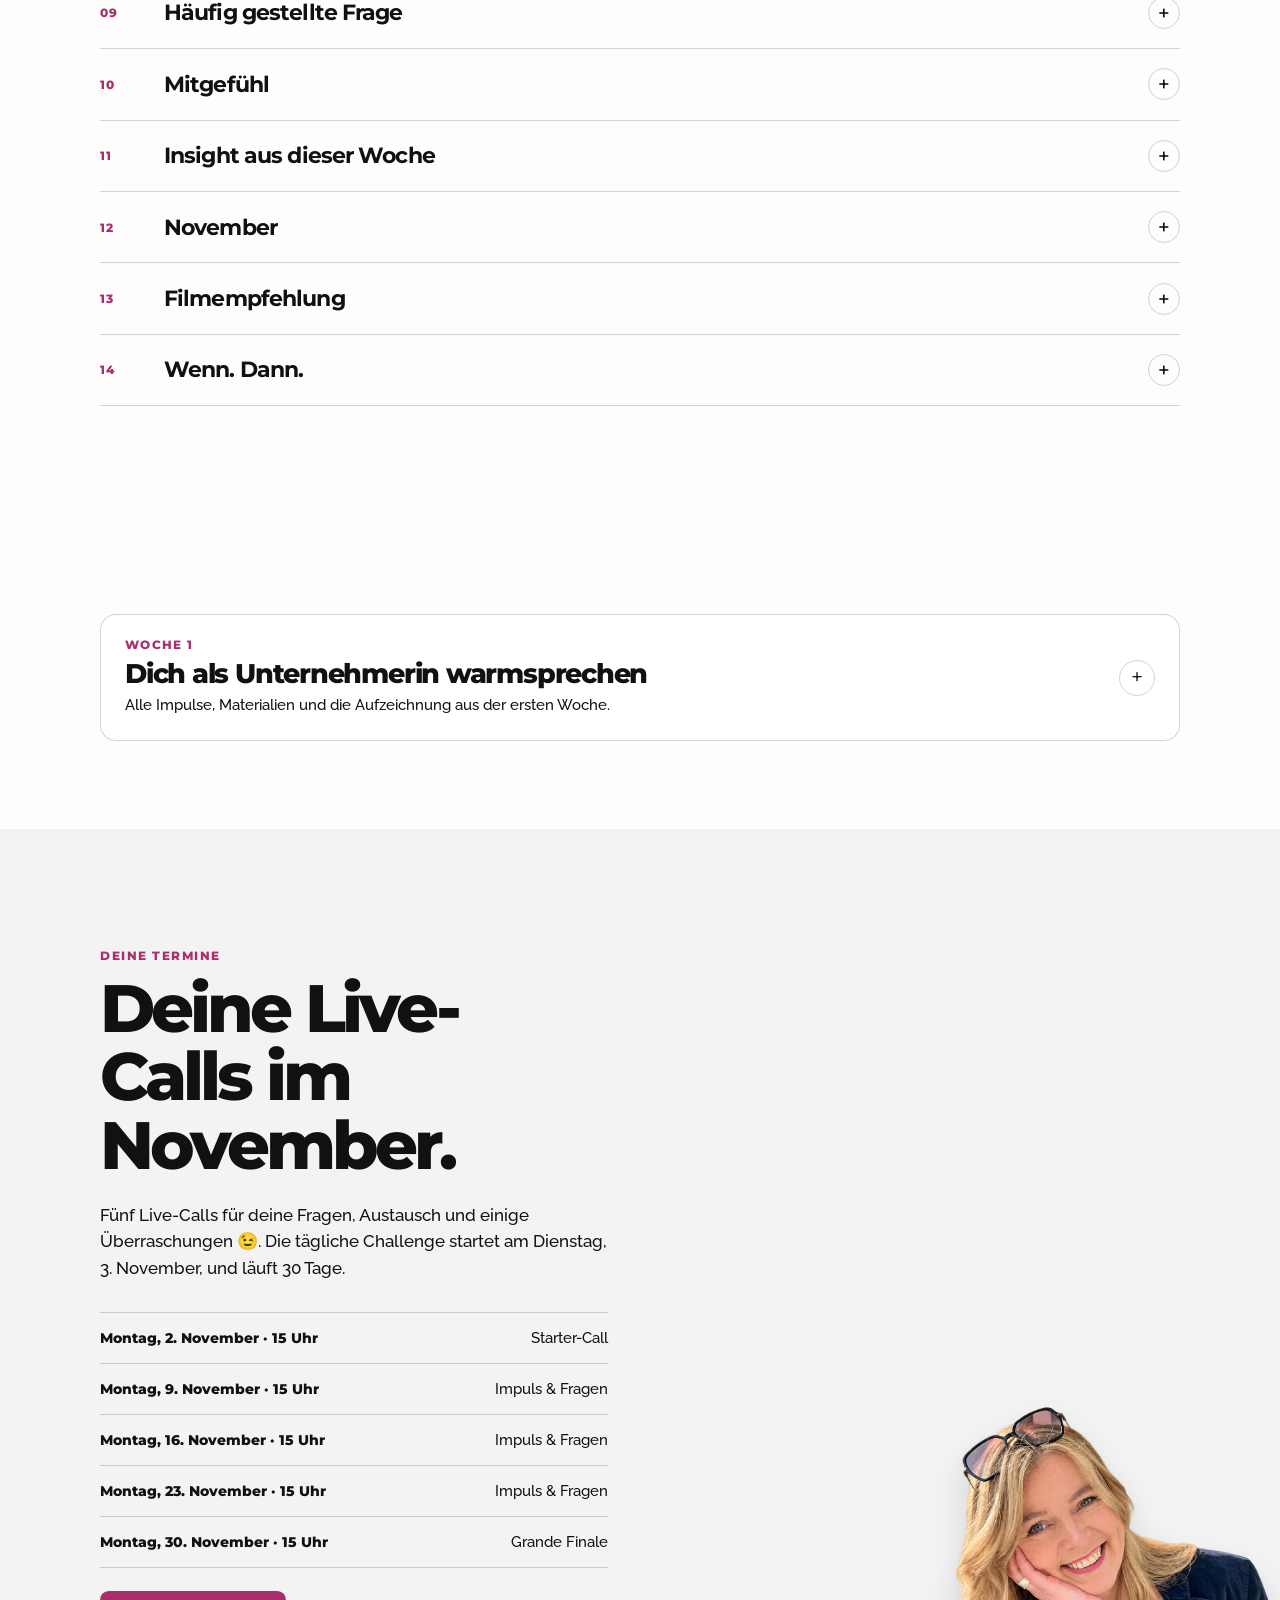
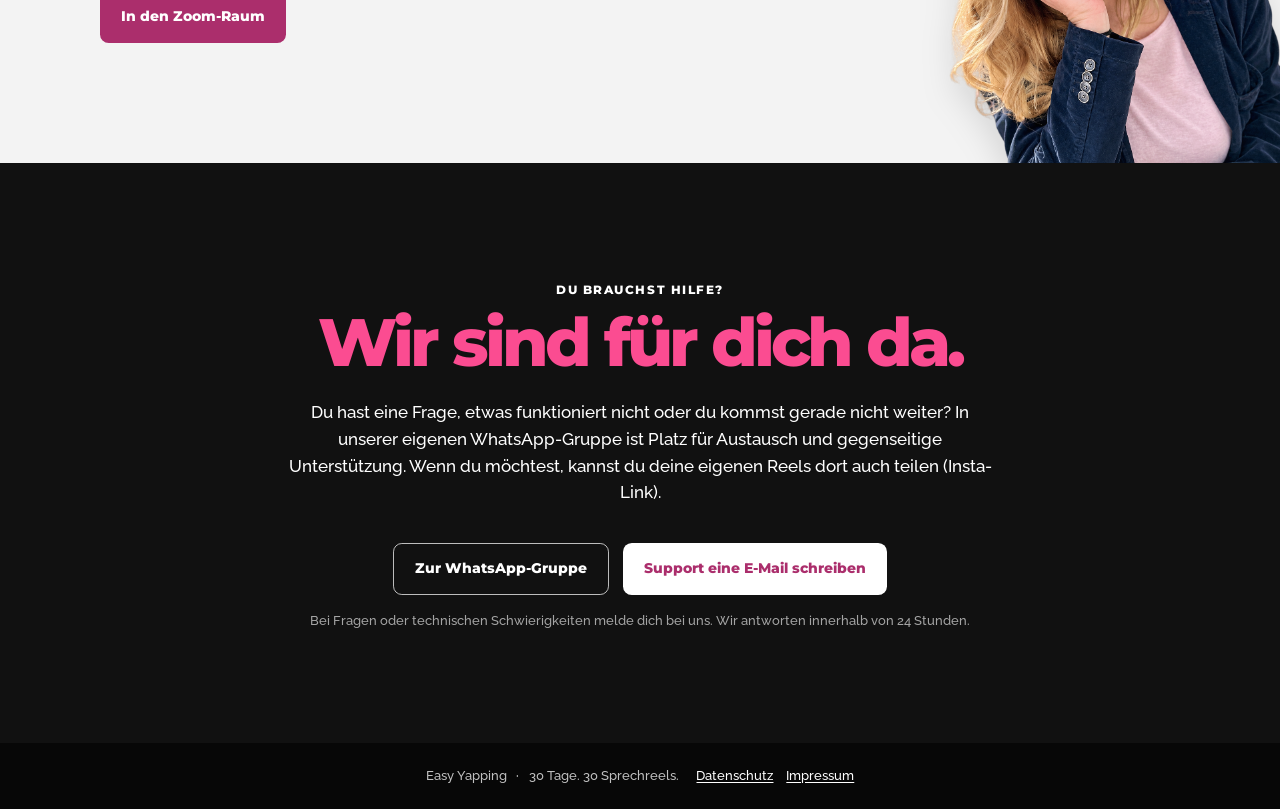
==== commit 88e44e3c: "Add week two challenge content" ====
--- a/challenge/index.html
+++ b/challenge/index.html
@@ -30,7 +30,7 @@
         </aside>
       </div>
     </header>
-    <nav class="page-nav" aria-label="Bereiche der Challenge"><div class="page-nav__inner container"><a href="#impulse">Tägliche Impulse</a><a href="#worksheet">Worksheet</a><a href="#live-call">Live-Calls</a><a href="#so-gehts">So geht’s</a><a id="recordings-nav" href="#aufzeichnungen">Aufzeichnungen</a></div></nav>
+    <nav class="page-nav" aria-label="Bereiche der Challenge"><div class="page-nav__inner container"><a href="#impulse">Tägliche Impulse</a><a href="#worksheet">Worksheet</a><a href="#live-call">Live-Calls</a><a href="#so-gehts">So geht’s</a><a id="recordings-nav" href="#aufzeichnungen-w1">Aufzeichnungen</a></div></nav>
     <main>
       <section class="section section--how" id="so-gehts" aria-labelledby="how-title">
         <div class="container how-overview">
@@ -68,8 +68,19 @@
           <div class="routine-tracking"><span class="routine-tracking-number" aria-hidden="true">8</span><div><h4>Zum Schluss: Daily-Tracking ausfüllen.</h4><p>Namen wählen, Reel-Link eintragen und festhalten, wie es lief. Etwa zwei Minuten für dich.</p></div></div>
         </div>
       </section>
-      <section class="section section--week" id="woche-1" aria-labelledby="week-title"><div class="container week-intro"><p class="week-kicker">Woche 1</p><h2 id="week-title">Dich als Unternehmerin warmsprechen</h2><div class="week-video"><iframe src="https://player.vimeo.com/video/1242613050?badge=0&amp;autopause=0&amp;player_id=0&amp;app_id=58479" title="Woche 1 – Einstieg mit Gela" allow="autoplay; fullscreen; picture-in-picture; clipboard-write; encrypted-media; web-share" referrerpolicy="strict-origin-when-cross-origin" loading="lazy" allowfullscreen></iframe></div><div class="week-resources"><article class="week-resource" id="worksheet"><div><p class="week-resource__label">Dein Wochen-Worksheet</p></div><a class="button button--primary" href="assets/worksheet-woche-1.pdf" download>Worksheet herunterladen</a></article><article class="week-resource week-resource--live"><div><p class="week-resource__label">Dein Live-Call</p><p class="week-resource__main">Montag, 2. November · 15 Uhr</p></div><a class="button button--primary" href="#aufzeichnungen">Zur Aufzeichnung</a></article></div></div></section>
-      <section class="section section--impulses" id="impulse" aria-labelledby="impulses-title"><div class="container"><p class="eyebrow eyebrow--pink">Diese Woche</p><h2 id="impulses-title">Deine täglichen Impulse</h2><p class="section-intro">Aufklappen. Lesen. Überlegen und los.</p><p><a class="button button--primary" href="assets/easy-yapping_Woche-1_Tagesaufgaben.pdf" download>Tagesaufgaben herunterladen</a></p><div class="impulse-list" aria-label="Sprechimpulse der ersten Woche">
+      <section class="section section--week" id="woche-2" aria-labelledby="week-two-title"><div class="container week-intro"><p class="week-kicker">Woche 2</p><h2 id="week-two-title">Dich als Mensch ganz natürlich mit deinem Business verschmelzen lassen</h2><div class="week-resources"><article class="week-resource" id="worksheet"><div><p class="week-resource__label">Dein Wochen-Worksheet</p></div><a class="button button--primary" href="assets/worksheet-woche-2.pdf" download>Worksheet herunterladen</a></article><article class="week-resource week-resource--live"><div><p class="week-resource__label">Dein Live-Call</p><p class="week-resource__main">Montag, 9. November · 15 Uhr</p></div><a class="button button--primary" href="https://zoom.us/j/85957266266" target="_blank" rel="noopener">In den Zoom-Raum</a></article></div></div></section>
+      <section class="section section--impulses" id="impulse" aria-labelledby="impulses-title"><div class="container"><p class="eyebrow eyebrow--pink">Diese Woche</p><h2 id="impulses-title">Deine täglichen Impulse</h2><p class="section-intro">Aufklappen. Lesen. Überlegen und los.</p><p><a class="button button--primary" href="assets/easy-yapping_Woche-2_Tagesaufgaben.pdf" download>Tagesaufgaben herunterladen</a></p><div class="impulse-list" aria-label="Sprechimpulse der zweiten Woche">
+        <details id="w2-gewohnheit"><summary><span>08</span><h3>Gewohnheit</h3><i aria-hidden="true">+</i></summary><div class="impulse-answer"><p>Erzähle, was du selbst regelmäßig praktizierst und was diese Gewohnheit bei dir bewirkt. Wie gut sie dir tut. Am besten ist es etwas, das du auch gern deinen Klienten empfiehlst. Lade ein, in den Kommentaren von den eigenen Gewohnheiten zu erzählen.</p><p><strong>Beispiel:</strong> „Diese 3 Dinge mache ich als xxx-Mentorin jeden Tag selbst für mein…“ oder „Seit xx Jahren beginne ich so meinen Tag…“</p></div></details>
+        <details id="w2-frage"><summary><span>09</span><h3>Häufig gestellte Frage</h3><i aria-hidden="true">+</i></summary><div class="impulse-answer"><p>Nimm eine Frage auf, die dir aus deiner Zielgruppe immer wieder begegnet. Beantworte sie klar und in deinen Worten. Lade anschließend dazu ein, dir für weitere tägliche Impulse zu deinem Thema zu folgen.</p><p><strong>Beispiel:</strong> „Die Frage, die mir am häufigsten gestellt wird, ist … Meine Antwort darauf ist immer gleich: … [Antwort]. Folge mir gern für tägliche Impulse zum Thema xy.“</p></div></details>
+        <details id="w2-mitgefuehl"><summary><span>10</span><h3>Mitgefühl</h3><i aria-hidden="true">+</i></summary><div class="impulse-answer"><p>Erzähle, was dich immer wieder traurig macht, weil du es immer wieder/immer noch/viel zu oft siehst. Was tun Menschen, weil ihnen Knowhow fehlt, das du hast? Wann würdest du am liebsten sofort losstiefeln und den Menschen zeigen, wie xxx für sie viel besser, leichter oder anders sein könnte? Sag, warum das immer noch gemacht wird, was aber ein viel besserer Ansatz wäre und begründe ihn. Lade ein, diesen Beitrag an einen Menschen zu schicken, der das gebrauchen könnte.</p><p><strong>Beispiel:</strong> „Was mich echt traurig macht, ist, wenn ich sehe, dass/wie xxx … „</p></div></details>
+        <details id="w2-insight"><summary><span>11</span><h3>Insight aus dieser Woche</h3><i aria-hidden="true">+</i></summary><div class="impulse-answer"><p>Teile eine Begegnung, ein Learning, eine gestellte Frage oder eine Situation - aus deiner Arbeit, einem Coaching oder deinem Alltag. Erzähl, was passiert ist, welchen Gedanken du daraus mitgenommen hast und warum du gerade das jetzt mit dem Publikum teilst.</p><p><strong>Beispiel:</strong> „Was mich diese Woche sehr bewegt hat…“</p></div></details>
+        <details id="w2-november"><summary><span>12</span><h3>November</h3><i aria-hidden="true">+</i></summary><div class="impulse-answer"><p>Erzähle, wie du den November empfindest, da, wo du lebst. Wie es dir im November geht und was du deshalb in diesem Monat gern machst. Optimalerweise ist das etwas, das auch mit deinem Business oder mit dir als Selbstständige zu tun hat. Es könnte in Richtung Jahresabschluss gehen, in die (stressige) Vorweihnachtszeit, die dunkle Jahreszeit, in Richtung viel Zeit fürs Schreiben, fürs Lesen, Gemütlichkeit oder schöne Abende mit Freunden. Schließe auf jeden Fall mit positiven Gedanken ab und frage gern dein Publikum zu dem, worüber du geschrieben hast.</p></div></details>
+        <details id="w2-film"><summary><span>13</span><h3>Filmempfehlung</h3><i aria-hidden="true">+</i></summary><div class="impulse-answer"><p>Stell einen Film mit Bezug zu deiner Arbeit vor: ein Lieblingsfilm, einer, der dich schon lange begleitet, oder deine neueste Filmentdeckung.</p><p>Warum gerade dieser Film? Warum ist er dir wichtig, und was macht er mit dir? Du kannst auch eine Serie vorstellen – dann noch kürzer und knackiger.</p></div></details>
+        <details id="w2-wenn-dann"><summary><span>14</span><h3>Wenn. Dann.</h3><i aria-hidden="true">+</i></summary><div class="impulse-answer"><p>Poste eine Empfehlung für ein spezielles, kleines Problem, dass deine Kunden häufig haben. Benenne erst das Problem und erzähle, dass du das bei den Menschen, die zu dir kommen, häufig siehst. Dann gibst du einen konkreten Tipp, was unbedingt ausprobiert werden sollte. Lade ein, dir per DM zu schreiben, wie es beim Ausprobieren war.</p><p><strong>Beispiel:</strong> „Wenn du oft xxx hast/wenn du immer wieder in die Situation kommst, wo du xxx…, dann habe ich heute einen Tipp für dich, der bei meinen Kunden immer funktioniert… Probiere folgendes:…. Achte darauf, dass….“</p></div></details>
+      </div></div></section>
+      <section class="week-archive" id="woche-1" aria-label="Inhalte aus Woche 1"><div class="container"><details class="week-archive__details"><summary><span class="week-archive__eyebrow">Woche 1</span><span class="week-archive__title">Dich als Unternehmerin warmsprechen</span><span class="week-archive__description">Alle Impulse, Materialien und die Aufzeichnung aus der ersten Woche.</span><i aria-hidden="true">+</i></summary><div class="week-archive__content">
+      <section class="section section--week" id="woche-1-content" aria-labelledby="week-title"><div class="container week-intro"><p class="week-kicker">Woche 1</p><h2 id="week-title">Dich als Unternehmerin warmsprechen</h2><div class="week-video"><iframe src="https://player.vimeo.com/video/1242613050?badge=0&amp;autopause=0&amp;player_id=0&amp;app_id=58479" title="Woche 1 – Einstieg mit Gela" allow="autoplay; fullscreen; picture-in-picture; clipboard-write; encrypted-media; web-share" referrerpolicy="strict-origin-when-cross-origin" loading="lazy" allowfullscreen></iframe></div><div class="week-resources"><article class="week-resource" id="worksheet-w1"><div><p class="week-resource__label">Dein Wochen-Worksheet</p></div><a class="button button--primary" href="assets/worksheet-woche-1.pdf" download>Worksheet herunterladen</a></article><article class="week-resource week-resource--live"><div><p class="week-resource__label">Dein Live-Call</p><p class="week-resource__main">Montag, 2. November · 15 Uhr</p></div><a class="button button--primary" href="#aufzeichnungen-w1">Zur Aufzeichnung</a></article></div></div></section>
+      <section class="section section--impulses" id="impulse-w1" aria-labelledby="impulses-w1-title"><div class="container"><p class="eyebrow eyebrow--pink">Woche 1</p><h2 id="impulses-w1-title">Deine täglichen Impulse</h2><p class="section-intro">Aufklappen. Lesen. Überlegen und los.</p><p><a class="button button--primary" href="assets/easy-yapping_Woche-1_Tagesaufgaben.pdf" download>Tagesaufgaben herunterladen</a></p><div class="impulse-list" aria-label="Sprechimpulse der ersten Woche">
         <details id="w1-commitment"><summary><span>01</span><h3>Dein Yapping-Commitment</h3><i aria-hidden="true">+</i></summary><div class="impulse-answer"><p>Kündige deinen 30-Tage-Rahmen an: Ab heute veröffentlichst du jeden Tag ein kurzes Video zu deinem Thema. Lade Menschen ein, dir zu folgen, und mach Lust auf die kommenden Tage.</p><p><strong>Beispiel:</strong> „Ab heute gibt es hier jeden Tag ein kleines Video für dich zum Thema xy. Mindestens 30 Tage lang. Wenn dich das Thema interessiert, dann folge mir unbedingt und freu dich auf die nächsten Tage. Ich freu mich voll auf diese Challenge. Bis morgen.“</p></div></details>
         <details id="w1-zielgruppe"><summary><span>02</span><h3>Wer ist hier richtig?</h3><i aria-hidden="true">+</i></summary><div class="impulse-answer"><p>Sprich die Menschen direkt an, für die deine Arbeit gedacht ist. Stell dich kurz vor und lade sie ein, dir per DM zu schreiben, was sie gerade beschäftigt.</p><p><strong>Beispiel:</strong> „Wenn du …, bist du hier goldrichtig. Folge mir, [dein Name], und schick mir gern per DM, was dich beschäftigt.“</p></div></details>
         <details id="w1-frage"><summary><span>03</span><h3>Die meistgestellte Frage</h3><i aria-hidden="true">+</i></summary><div class="impulse-answer"><p>Nimm eine Frage auf, die dir aus deiner Zielgruppe immer wieder begegnet. Beantworte sie klar und in deinen Worten. Lade anschließend dazu ein, dir für weitere tägliche Impulse zu deinem Thema zu folgen.</p><p><strong>Beispiel:</strong> „Die Frage, die mir am häufigsten gestellt wird, ist … Meine Antwort darauf ist immer gleich: … [Antwort]. Folge mir gern für tägliche Impulse zum Thema xy.“</p></div></details>
@@ -78,8 +89,9 @@
         <details id="w1-buchempfehlung"><summary><span>06</span><h3>Buchempfehlung</h3><i aria-hidden="true">+</i></summary><div class="impulse-answer"><p>Stell ein Buch mit Bezug zu deiner Arbeit vor: ein Lieblingsbuch, eines, das dich schon lange begleitet, oder deine neueste Buchentdeckung.</p><p>Warum gerade dieses Buch? Warum ist es dir wichtig, und was macht es mit dir? Du kannst auch mehrere Bücher vorstellen – dann noch kürzer und knackiger.</p></div></details>
         <details id="w1-siebter-tag"><summary><span>07</span><h3>Erzähl etwas über die Menschen, die zu dir kommen</h3><i aria-hidden="true">+</i></summary><div class="impulse-answer"><p>Erzähl von den Menschen, die mit dir arbeiten: Was verbindet sie, und mit welchen Anliegen kommen sie zu dir?</p><p><strong>Beispiel:</strong> „Die Menschen, die zu mir kommen, …“</p></div></details>
       </div></div></section>
+      </div></details></div></section>
       <section class="section section--calls" id="live-call" aria-labelledby="call-title"><div class="container calls-layout"><div class="calls-copy"><p class="eyebrow eyebrow--pink">Deine Termine</p><h2 id="call-title">Deine Live-Calls im November.</h2><p>Fünf Live-Calls für deine Fragen, Austausch und einige Überraschungen 😉. Die tägliche Challenge startet am Dienstag, 3. November, und läuft 30 Tage.</p><ul class="call-schedule"><li><time datetime="2026-11-02T15:00">Montag, 2. November · 15 Uhr</time><span>Starter-Call</span></li><li><time datetime="2026-11-09T15:00">Montag, 9. November · 15 Uhr</time><span>Impuls &amp; Fragen</span></li><li><time datetime="2026-11-16T15:00">Montag, 16. November · 15 Uhr</time><span>Impuls &amp; Fragen</span></li><li><time datetime="2026-11-23T15:00">Montag, 23. November · 15 Uhr</time><span>Impuls &amp; Fragen</span></li><li><time datetime="2026-11-30T15:00">Montag, 30. November · 15 Uhr</time><span>Grande Finale</span></li></ul><a class="zoom-link button button--primary" href="https://zoom.us/j/85957266266" target="_blank" rel="noopener">In den Zoom-Raum</a></div><img class="gela-portrait gela-portrait--call" src="assets/images/gela-portraet-dunkel.png" alt="Gela"></div></section>
-      <section class="section section--recording" id="aufzeichnungen" aria-labelledby="recordings-title">
+      <section class="section section--recording" id="aufzeichnungen-w1" aria-labelledby="recordings-title">
         <div class="container recording-layout">
           <div class="recording-copy">
             <p class="eyebrow eyebrow--pink">Aufzeichnungen</p>
--- a/challenge/assets/challenge.css
+++ b/challenge/assets/challenge.css
@@ -78,3 +78,17 @@
 /* Wochenintro: mittig zwischen Wochentitel und Materialkacheln. */
 .week-video{position:relative;width:min(100%,36rem);aspect-ratio:16/9;margin:1.8rem auto 0;overflow:hidden;border-radius:.7rem;background:#17251f}
 .week-video iframe{position:absolute;inset:0;width:100%;height:100%;border:0}
+
+/* Vergangene Wochen bleiben erreichbar, rücken aber erst beim Öffnen in den Vordergrund. */
+.week-archive{padding:clamp(3rem,7vw,5.5rem) 0;background:var(--paper)}
+.week-archive__details{border:1px solid var(--line);border-radius:1rem;background:#fff;overflow:hidden}
+.week-archive__details>summary{display:grid;grid-template-columns:1fr auto;gap:.35rem 1rem;align-items:center;padding:1.45rem 1.5rem;cursor:pointer;list-style:none}
+.week-archive__details>summary::-webkit-details-marker{display:none}
+.week-archive__eyebrow{grid-column:1;color:var(--pink);font:800 .78rem/1.2 var(--display);letter-spacing:.11em;text-transform:uppercase}
+.week-archive__title{grid-column:1;color:var(--ink);font:800 clamp(1.25rem,3vw,1.7rem)/1.12 var(--display);letter-spacing:-.045em}
+.week-archive__description{grid-column:1;max-width:43rem;font-size:.94rem;line-height:1.45}
+.week-archive__details>summary i{grid-column:2;grid-row:1 / span 3;display:grid;width:2.25rem;height:2.25rem;place-items:center;border:1px solid var(--line);border-radius:50%;font:1.3rem/1 var(--display);font-style:normal;transition:transform .2s ease,color .2s ease,border-color .2s ease}
+.week-archive__details[open]>summary{border-bottom:1px solid var(--line)}
+.week-archive__details[open]>summary i{transform:rotate(45deg);border-color:var(--pink);color:var(--pink)}
+.week-archive__content>.section{scroll-margin-top:5rem}
+@media(max-width:620px){.week-archive__details>summary{padding:1.25rem}.week-archive__description{padding-right:.3rem}.week-archive__details>summary i{width:2rem;height:2rem}}
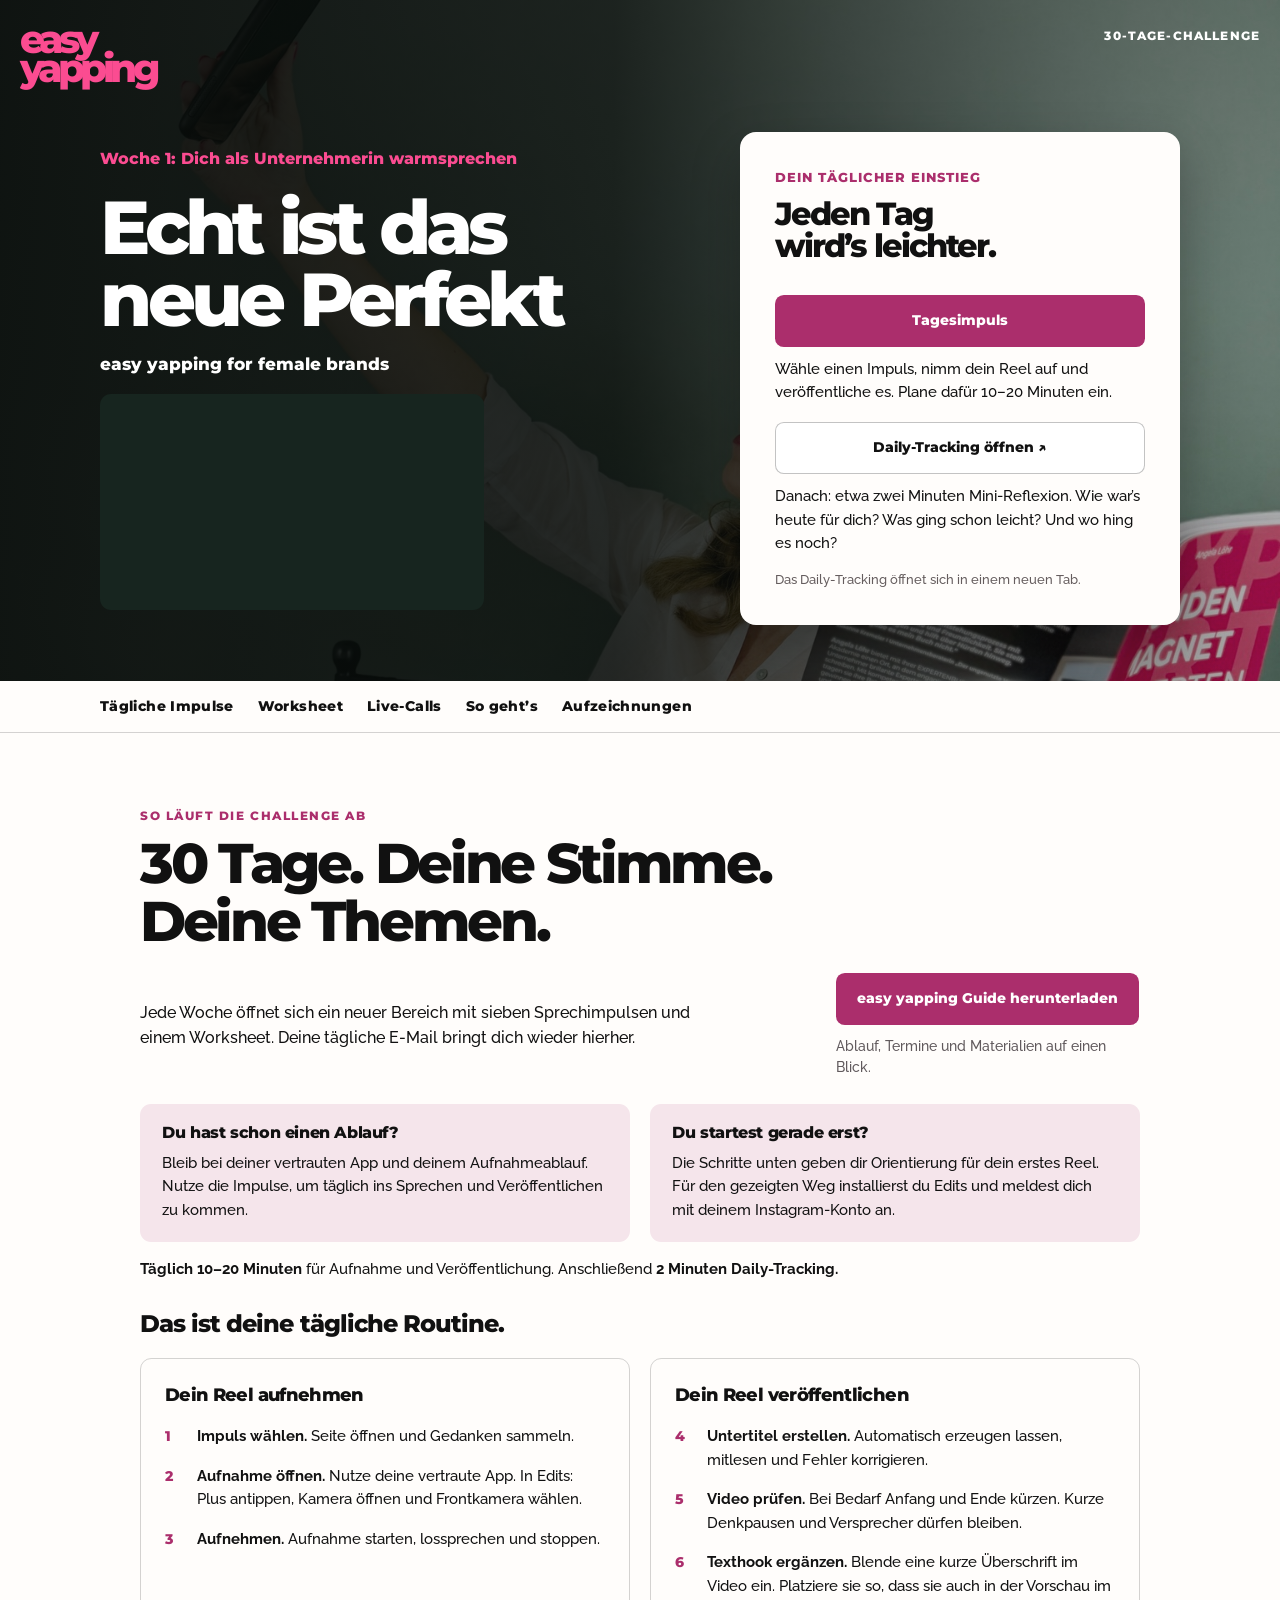
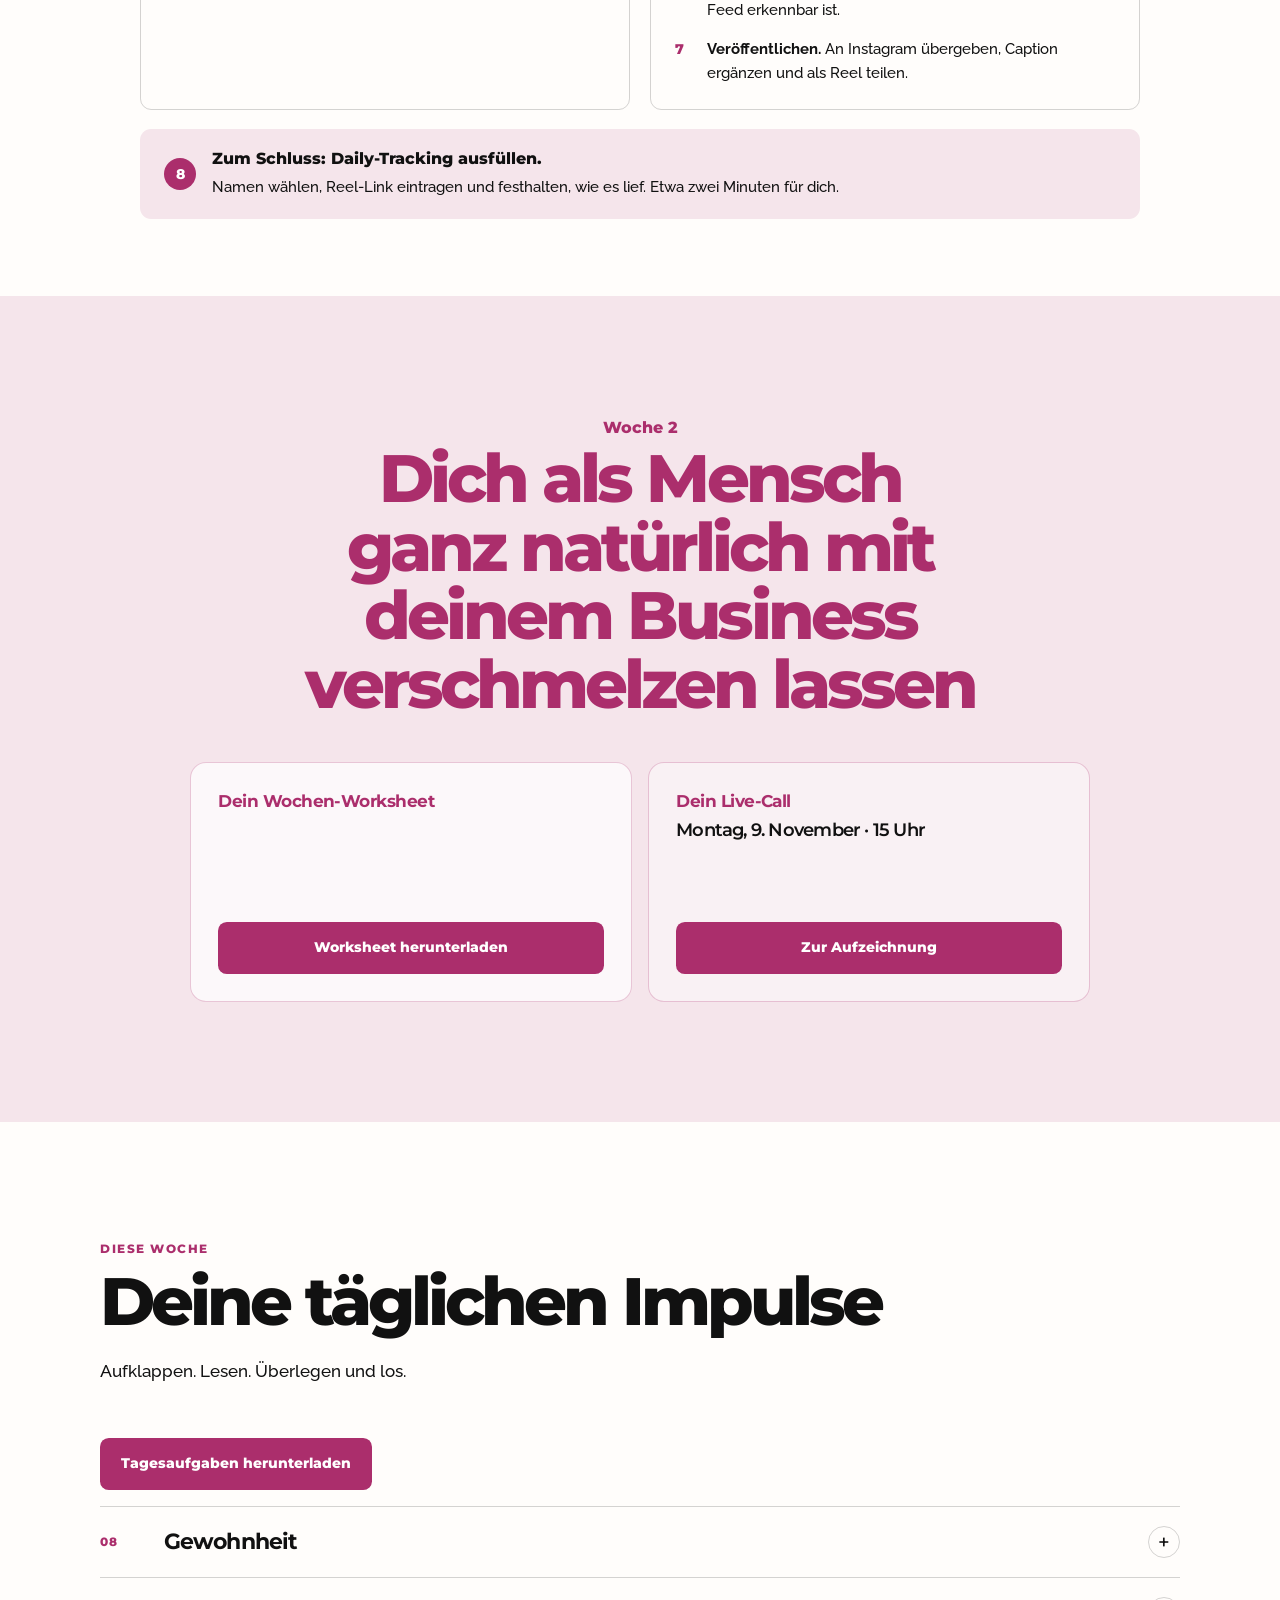
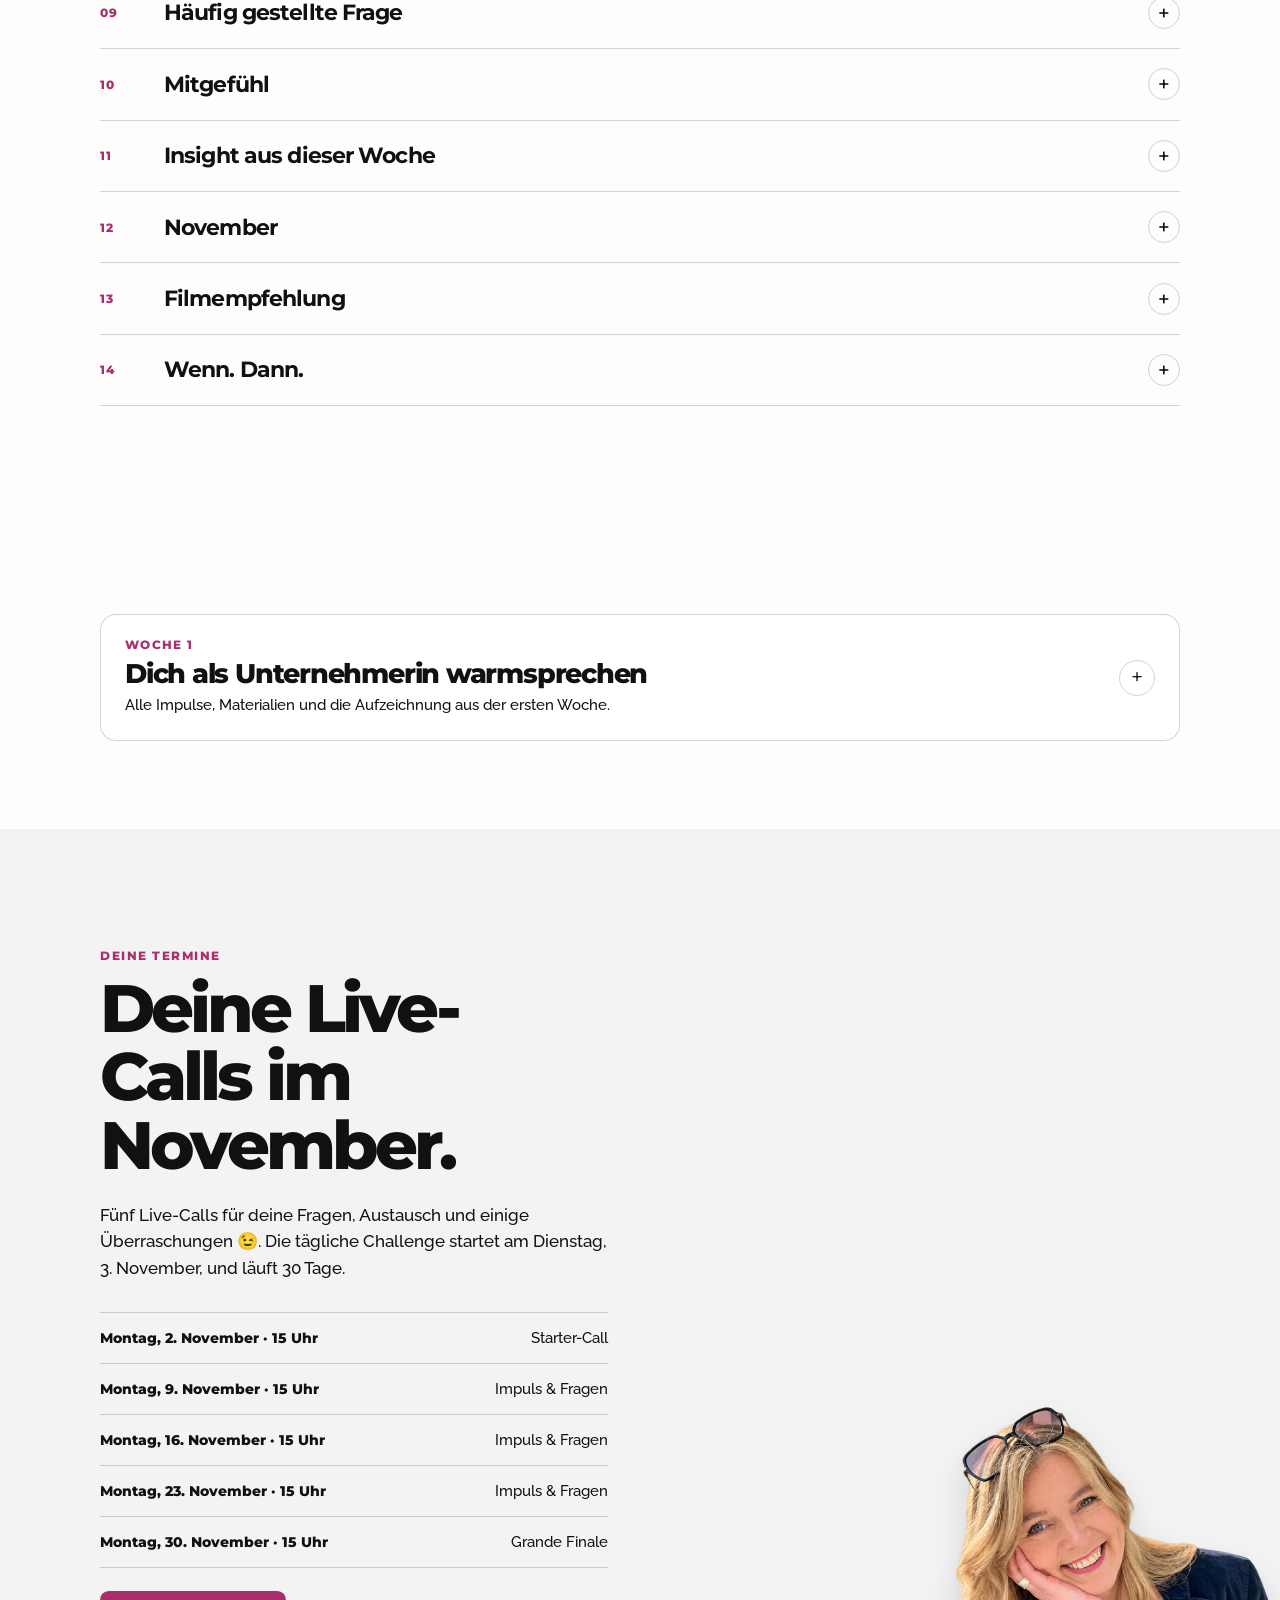
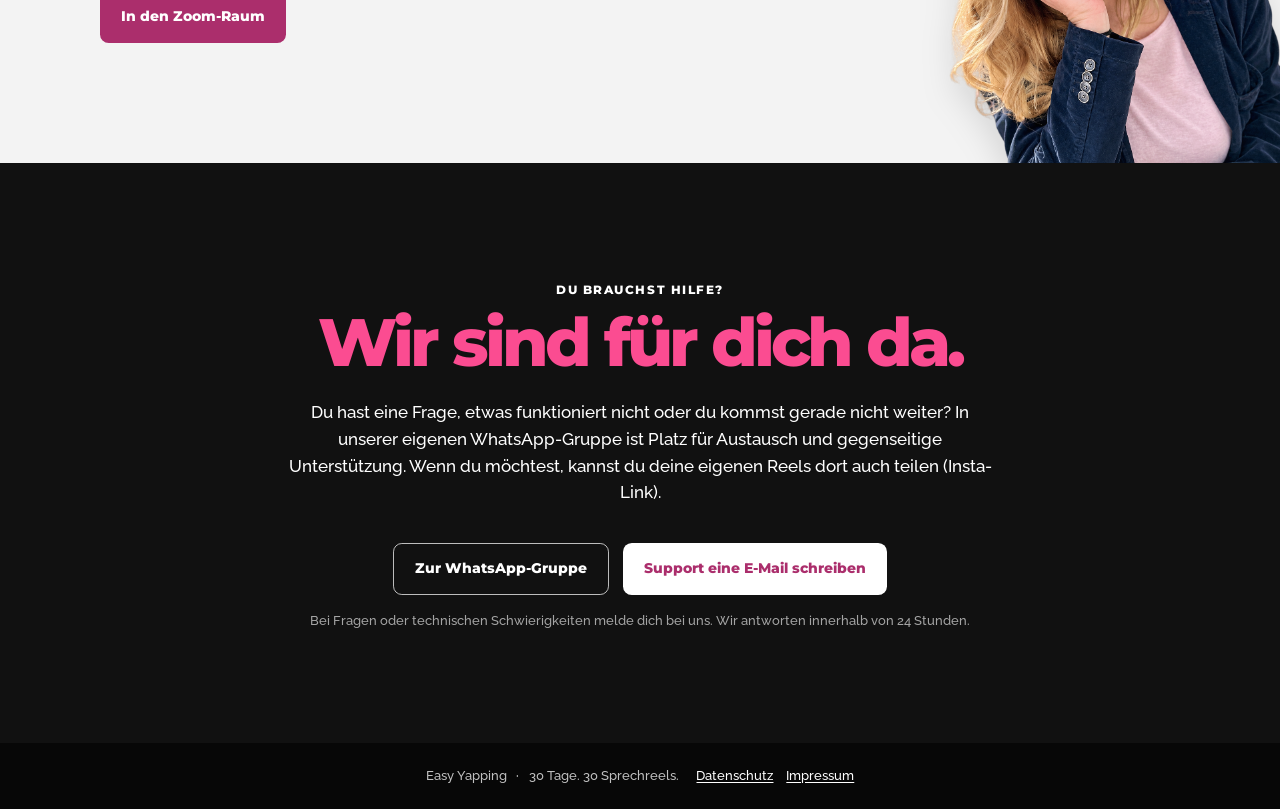
==== commit 3af68d31: "Add second live call recording" ====
--- a/challenge/index.html
+++ b/challenge/index.html
@@ -9,7 +9,7 @@
     <link rel="preconnect" href="https://fonts.googleapis.com">
     <link rel="preconnect" href="https://fonts.gstatic.com" crossorigin>
     <link href="https://fonts.googleapis.com/css2?family=Montserrat:wght@500;600;700;800&family=Raleway:ital,wght@0,500;0,600;0,700&display=swap" rel="stylesheet">
-    <link rel="stylesheet" href="assets/challenge.css?v=798c801f9d4b">
+    <link rel="stylesheet" href="assets/challenge.css?v=20261110">
   </head>
   <body>
     <header class="hero" id="oben" aria-labelledby="hero-title">
@@ -68,7 +68,7 @@
           <div class="routine-tracking"><span class="routine-tracking-number" aria-hidden="true">8</span><div><h4>Zum Schluss: Daily-Tracking ausfüllen.</h4><p>Namen wählen, Reel-Link eintragen und festhalten, wie es lief. Etwa zwei Minuten für dich.</p></div></div>
         </div>
       </section>
-      <section class="section section--week" id="woche-2" aria-labelledby="week-two-title"><div class="container week-intro"><p class="week-kicker">Woche 2</p><h2 id="week-two-title">Dich als Mensch ganz natürlich mit deinem Business verschmelzen lassen</h2><div class="week-resources"><article class="week-resource" id="worksheet"><div><p class="week-resource__label">Dein Wochen-Worksheet</p></div><a class="button button--primary" href="assets/worksheet-woche-2.pdf" download>Worksheet herunterladen</a></article><article class="week-resource week-resource--live"><div><p class="week-resource__label">Dein Live-Call</p><p class="week-resource__main">Montag, 9. November · 15 Uhr</p></div><a class="button button--primary" href="https://zoom.us/j/85957266266" target="_blank" rel="noopener">In den Zoom-Raum</a></article></div></div></section>
+      <section class="section section--week" id="woche-2" aria-labelledby="week-two-title"><div class="container week-intro"><p class="week-kicker">Woche 2</p><h2 id="week-two-title">Dich als Mensch ganz natürlich mit deinem Business verschmelzen lassen</h2><div class="week-resources"><article class="week-resource" id="worksheet"><div><p class="week-resource__label">Dein Wochen-Worksheet</p></div><a class="button button--primary" href="assets/worksheet-woche-2.pdf" download>Worksheet herunterladen</a></article><article class="week-resource week-resource--live"><div><p class="week-resource__label">Dein Live-Call</p><p class="week-resource__main">Montag, 9. November · 15 Uhr</p></div><a class="button button--primary" href="#aufzeichnungen-w1">Zur Aufzeichnung</a></article></div></div></section>
       <section class="section section--impulses" id="impulse" aria-labelledby="impulses-title"><div class="container"><p class="eyebrow eyebrow--pink">Diese Woche</p><h2 id="impulses-title">Deine täglichen Impulse</h2><p class="section-intro">Aufklappen. Lesen. Überlegen und los.</p><p><a class="button button--primary" href="assets/easy-yapping_Woche-2_Tagesaufgaben.pdf" download>Tagesaufgaben herunterladen</a></p><div class="impulse-list" aria-label="Sprechimpulse der zweiten Woche">
         <details id="w2-gewohnheit"><summary><span>08</span><h3>Gewohnheit</h3><i aria-hidden="true">+</i></summary><div class="impulse-answer"><p>Erzähle, was du selbst regelmäßig praktizierst und was diese Gewohnheit bei dir bewirkt. Wie gut sie dir tut. Am besten ist es etwas, das du auch gern deinen Klienten empfiehlst. Lade ein, in den Kommentaren von den eigenen Gewohnheiten zu erzählen.</p><p><strong>Beispiel:</strong> „Diese 3 Dinge mache ich als xxx-Mentorin jeden Tag selbst für mein…“ oder „Seit xx Jahren beginne ich so meinen Tag…“</p></div></details>
         <details id="w2-frage"><summary><span>09</span><h3>Häufig gestellte Frage</h3><i aria-hidden="true">+</i></summary><div class="impulse-answer"><p>Nimm eine Frage auf, die dir aus deiner Zielgruppe immer wieder begegnet. Beantworte sie klar und in deinen Worten. Lade anschließend dazu ein, dir für weitere tägliche Impulse zu deinem Thema zu folgen.</p><p><strong>Beispiel:</strong> „Die Frage, die mir am häufigsten gestellt wird, ist … Meine Antwort darauf ist immer gleich: … [Antwort]. Folge mir gern für tägliche Impulse zum Thema xy.“</p></div></details>
@@ -92,15 +92,30 @@
       </div></details></div></section>
       <section class="section section--calls" id="live-call" aria-labelledby="call-title"><div class="container calls-layout"><div class="calls-copy"><p class="eyebrow eyebrow--pink">Deine Termine</p><h2 id="call-title">Deine Live-Calls im November.</h2><p>Fünf Live-Calls für deine Fragen, Austausch und einige Überraschungen 😉. Die tägliche Challenge startet am Dienstag, 3. November, und läuft 30 Tage.</p><ul class="call-schedule"><li><time datetime="2026-11-02T15:00">Montag, 2. November · 15 Uhr</time><span>Starter-Call</span></li><li><time datetime="2026-11-09T15:00">Montag, 9. November · 15 Uhr</time><span>Impuls &amp; Fragen</span></li><li><time datetime="2026-11-16T15:00">Montag, 16. November · 15 Uhr</time><span>Impuls &amp; Fragen</span></li><li><time datetime="2026-11-23T15:00">Montag, 23. November · 15 Uhr</time><span>Impuls &amp; Fragen</span></li><li><time datetime="2026-11-30T15:00">Montag, 30. November · 15 Uhr</time><span>Grande Finale</span></li></ul><a class="zoom-link button button--primary" href="https://zoom.us/j/85957266266" target="_blank" rel="noopener">In den Zoom-Raum</a></div><img class="gela-portrait gela-portrait--call" src="assets/images/gela-portraet-dunkel.png" alt="Gela"></div></section>
       <section class="section section--recording" id="aufzeichnungen-w1" aria-labelledby="recordings-title">
-        <div class="container recording-layout">
-          <div class="recording-copy">
-            <p class="eyebrow eyebrow--pink">Aufzeichnungen</p>
-            <h2 id="recordings-title">Opening</h2>
-            <p class="recording-date"><time datetime="2026-11-02">2. November 2026</time></p>
-            <p>Im Opening führt dich Gela durch den Ablauf der Challenge, die Seite und das Daily-Tracking. Du lernst die Aufgaben für Woche 1 kennen und richtest mit deinem Coffee Date den Blick auf die Menschen, die du erreichen möchtest. Außerdem geht es um freies Sprechen, einen einfachen Aufnahme-Workflow und eure Fragen zu Untertiteln, Veröffentlichung und dem Umgang mit der Kamera.</p>
-          </div>
-          <div style="padding:63.7% 0 0 0;position:relative;">
-            <iframe src="https://player.vimeo.com/video/1242485995?badge=0&amp;autopause=0&amp;player_id=0&amp;app_id=58479" frameborder="0" allow="autoplay; fullscreen; picture-in-picture; clipboard-write; encrypted-media; web-share" referrerpolicy="strict-origin-when-cross-origin" style="position:absolute;top:0;left:0;width:100%;height:100%;" title="easy yapping - Opening vom 2. November 2026" loading="lazy" allowfullscreen></iframe>
+        <div class="container recordings-list">
+          <article class="recording-layout">
+            <div class="recording-copy">
+              <p class="eyebrow eyebrow--pink">Aufzeichnungen</p>
+              <h2 id="recordings-title">Live-Call #2</h2>
+              <p class="recording-date"><time datetime="2026-11-09">9. November 2026</time></p>
+              <p>Wir feiern eure Erfolge aus der ersten Yapping-Woche und sprechen darüber, wie ihr euren eigenen Stil entwickelt und mit weniger Perfektionismus immer sicherer vor der Kamera werdet.</p>
+              <p>Gela gibt Tipps für stärkere Reel-Einstiege, kürzere Videos und passende Call-to-Actions. Außerdem geht es um gegenseitige Unterstützung, einfache Aufnahme-Workflows mit Edits und CapCut sowie den Umgang mit Untertiteln und Instagram.</p>
+              <p>Als neuen Wochenimpuls stellt Gela das <strong>Instagram-Bio-Worksheet</strong> vor und führt durch die Aufgaben für Woche 2. Dabei geht es darum, mehr von deiner Persönlichkeit zu zeigen und sie ganz natürlich mit deinem Business zu verbinden.</p>
+            </div>
+            <div style="padding:63.7% 0 0 0;position:relative;">
+              <iframe src="https://player.vimeo.com/video/1245188194?badge=0&amp;autopause=0&amp;player_id=0&amp;app_id=58479" frameborder="0" allow="autoplay; fullscreen; picture-in-picture; clipboard-write; encrypted-media; web-share" referrerpolicy="strict-origin-when-cross-origin" style="position:absolute;top:0;left:0;width:100%;height:100%;" title="easy yapping - Live-Call #2" allowfullscreen></iframe>
+            </div>
+          </article>
+          <article class="recording-layout recording-layout--previous" aria-labelledby="opening-title">
+            <div class="recording-copy">
+              <p class="eyebrow eyebrow--pink">Aufzeichnungen</p>
+              <h2 id="opening-title">Opening</h2>
+              <p class="recording-date"><time datetime="2026-11-02">2. November 2026</time></p>
+              <p>Im Opening führt dich Gela durch den Ablauf der Challenge, die Seite und das Daily-Tracking. Du lernst die Aufgaben für Woche 1 kennen und richtest mit deinem Coffee Date den Blick auf die Menschen, die du erreichen möchtest. Außerdem geht es um freies Sprechen, einen einfachen Aufnahme-Workflow und eure Fragen zu Untertiteln, Veröffentlichung und dem Umgang mit der Kamera.</p>
+            </div>
+            <div style="padding:63.7% 0 0 0;position:relative;">
+              <iframe src="https://player.vimeo.com/video/1242485995?badge=0&amp;autopause=0&amp;player_id=0&amp;app_id=58479" frameborder="0" allow="autoplay; fullscreen; picture-in-picture; clipboard-write; encrypted-media; web-share" referrerpolicy="strict-origin-when-cross-origin" style="position:absolute;top:0;left:0;width:100%;height:100%;" title="easy yapping - Opening vom 2. November 2026" loading="lazy" allowfullscreen></iframe>
+            </div>
           </div>
         </div>
       </section>
--- a/challenge/assets/challenge.css
+++ b/challenge/assets/challenge.css
@@ -8,7 +8,7 @@
 .section--week{background:var(--pink-soft)}.week-intro{max-width:900px;text-align:center}.week-kicker{margin:0 0 .25rem;color:var(--pink);font-family:var(--display);font-size:1rem;font-weight:800}.week-intro h2{color:var(--pink)}.week-intro__copy{max-width:46rem;margin:0 auto;font-size:1.08rem}.week-points{display:flex;flex-wrap:wrap;justify-content:center;gap:.45rem 1.25rem;margin:1.4rem 0 0;padding:0;list-style:none;font-family:var(--display);font-size:.84rem;font-weight:800}.week-points li{display:flex;align-items:center;gap:.45rem}.week-points li::before{width:.42rem;height:.42rem;border-radius:50%;background:var(--pink);content:""}.week-resources{display:grid;gap:1rem;margin-top:2.7rem;text-align:left}.week-resource{display:grid;gap:1.2rem;padding:1.7rem;border:1px solid rgba(171,46,108,.25);border-radius:1rem;background:rgba(255,255,255,.72)}.week-resource__label{margin:0 0 .4rem;color:var(--pink);font-family:var(--display);font-size:1.08rem;font-weight:700;letter-spacing:-.03em;line-height:1.15}.week-resource__main{margin:0;color:var(--ink);font-family:var(--display);font-size:1.38rem;font-weight:600;letter-spacing:-.045em;line-height:1.1;white-space:nowrap}.week-resource .button{align-self:end;margin:0}.week-resource--live{background:rgba(255,255,255,.45)}
 .section--impulses{background:var(--paper)}.section-intro{max-width:48rem;margin-bottom:2rem;font-size:1.07rem}.impulse-list{border-top:1px solid var(--line)}.impulse-list details{border-bottom:1px solid var(--line);scroll-margin-top:5rem}.impulse-list summary{display:grid;grid-template-columns:3.1rem 1fr 2rem;gap:.9rem;align-items:center;padding:1.2rem 0;cursor:pointer;list-style:none}.impulse-list summary::-webkit-details-marker{display:none}.impulse-list summary span{color:var(--pink);font-family:var(--display);font-size:.78rem;font-weight:800;letter-spacing:.08em}.impulse-list h3{margin:0;font-family:var(--display);font-size:clamp(1.05rem,2.4vw,1.38rem);letter-spacing:-.04em;line-height:1.15}.impulse-list summary i{display:grid;width:2rem;height:2rem;place-items:center;border:1px solid var(--line);border-radius:50%;font-family:var(--display);font-size:1.25rem;font-style:normal;transition:transform .2s ease}.impulse-list details[open] summary i{transform:rotate(45deg);border-color:var(--pink);color:var(--pink)}.impulse-answer{max-width:46rem;padding:0 2.9rem 1.4rem 4rem}.impulse-answer p{margin:0;font-size:1rem}
 .section--calls{overflow:hidden;padding-bottom:0;background:var(--mist)}.calls-layout{display:grid;gap:1rem;align-items:end}.calls-copy{position:relative;z-index:1;padding-bottom:clamp(4.4rem,10vw,7.5rem)}.calls-copy>p:not(.eyebrow){max-width:34rem;font-size:1.07rem}.call-schedule{margin:1.9rem 0 0;padding:0;list-style:none;border-top:1px solid var(--line)}.call-schedule li{display:flex;flex-wrap:wrap;justify-content:space-between;gap:.25rem 1rem;padding:.85rem 0;border-bottom:1px solid var(--line)}.call-schedule time{font-family:var(--display);font-size:.9rem;font-weight:800}.call-schedule span{font-size:.92rem}.zoom-link{margin-top:1.45rem}.zoom-note{margin:.7rem 0 0!important;color:#625d5e;font-size:.84rem!important}.gela-portrait{display:block;max-width:100%;height:auto;pointer-events:none}.gela-portrait--call{width:min(39rem,54vw);margin:0 -8vw -1px auto;filter:drop-shadow(0 1rem 1rem rgba(0,0,0,.13))}
-.section--recording{background:var(--paper)}.recording-layout{display:grid;gap:2.3rem;align-items:center}.recording-copy>p:not(.eyebrow){max-width:34rem;font-size:1.05rem}.recording-date{margin-bottom:.65rem;color:var(--pink);font-family:var(--display);font-weight:800}.vimeo-placeholder{display:grid;min-height:17rem;place-items:center;align-content:center;gap:.75rem;border-radius:1rem;color:#fff;background:linear-gradient(135deg,#1d1b2b,#ab2e6c);text-align:center}.vimeo-placeholder span{display:grid;width:4rem;height:4rem;place-items:center;border:2px solid rgba(255,255,255,.8);border-radius:50%;padding-left:.2rem;font-size:1.45rem}.vimeo-placeholder p{margin:0;font-family:var(--display);font-size:1.12rem;font-weight:800;line-height:1.35}.vimeo-placeholder small{font-family:var(--body);font-size:.85rem;font-weight:600}
+.section--recording{background:var(--paper)}.recordings-list{display:grid;gap:clamp(3.25rem,7vw,5.5rem)}.recording-layout{display:grid;gap:2.3rem;align-items:center}.recording-layout--previous{padding-top:clamp(3.25rem,7vw,5.5rem);border-top:1px solid var(--line)}.recording-copy>p:not(.eyebrow){max-width:34rem;font-size:1.05rem}.recording-date{margin-bottom:.65rem;color:var(--pink);font-family:var(--display);font-weight:800}.vimeo-placeholder{display:grid;min-height:17rem;place-items:center;align-content:center;gap:.75rem;border-radius:1rem;color:#fff;background:linear-gradient(135deg,#1d1b2b,#ab2e6c);text-align:center}.vimeo-placeholder span{display:grid;width:4rem;height:4rem;place-items:center;border:2px solid rgba(255,255,255,.8);border-radius:50%;padding-left:.2rem;font-size:1.45rem}.vimeo-placeholder p{margin:0;font-family:var(--display);font-size:1.12rem;font-weight:800;line-height:1.35}.vimeo-placeholder small{font-family:var(--body);font-size:.85rem;font-weight:600}
 .support{overflow:hidden;color:#fff;background:var(--ink)}.support__inner{position:relative;max-width:1120px;padding:clamp(4.4rem,10vw,7.5rem) 0 0;text-align:center}.support__copy{padding-bottom:clamp(4.4rem,10vw,7.5rem)}.support h2{margin-inline:auto;color:#fb4c91}.support p:not(.eyebrow):not(.support__note){max-width:44rem;margin:0 auto;font-size:1.08rem}.support__actions{display:flex;flex-wrap:wrap;justify-content:center;gap:.85rem;margin-top:1rem}.support__actions .button{min-width:13.5rem}.support__note{margin:1rem 0 0;color:rgba(255,255,255,.62);font-size:.8rem}.gela-portrait--support{width:min(39rem,54vw);margin:0 auto -1px}.footer{display:flex;flex-wrap:wrap;justify-content:center;gap:.35rem .6rem;padding:1.45rem 1rem;color:rgba(255,255,255,.75);background:#070707;font-size:.82rem;text-align:center}.footer__links{display:flex;gap:.8rem;margin-left:.5rem}.footer a{color:#fff;text-decoration:underline;text-underline-offset:.15em}
 @media(min-width:760px){.page-nav a{font-size:.9rem}.hero__content{grid-template-columns:minmax(0,1fr) minmax(23rem,.8fr);gap:clamp(2.5rem,7vw,6rem);min-height:680px;align-items:center}.how-layout{grid-template-columns:minmax(0,1fr) minmax(20rem,.85fr);gap:clamp(3rem,8vw,7rem);align-items:start}.week-resources{grid-template-columns:1fr 1fr}.week-resource{min-height:15rem;grid-template-rows:1fr auto}.calls-layout{grid-template-columns:minmax(0,1fr) minmax(23rem,.95fr);gap:clamp(2rem,7vw,7rem)}.gela-portrait--call{width:min(51rem,56vw);margin-right:-12vw}.support__inner{display:grid;grid-template-columns:minmax(0,1fr) minmax(25rem,.95fr);align-items:end;text-align:left}.support__copy{padding-bottom:clamp(4rem,9vw,7rem)}.support h2{margin-inline:0}.support p:not(.eyebrow):not(.support__note){margin-left:0}.support__actions{justify-content:flex-start}.gela-portrait--support{width:min(51rem,56vw);margin-right:-12vw}}
 @media(max-width:620px){.site-header{padding-top:1.2rem}.header-note{max-width:8.5rem;text-align:right}.hero__image{background-position:58% 27%}.hero__shade{background:linear-gradient(180deg,rgba(8,12,10,.72),rgba(8,12,10,.82) 41%,rgba(8,12,10,.95))}.hero__content{padding-top:3.5rem}.hero h1{font-size:clamp(2.75rem,13vw,4rem)}.page-nav__inner{gap:1rem}.page-nav a{font-size:.69rem}.impulse-list summary{grid-template-columns:2.4rem 1fr 2rem;gap:.55rem}.impulse-answer{padding:0 0 1.3rem 2.95rem}.calls-copy{padding-bottom:2rem}.gela-portrait--call{width:min(32rem,118vw);margin:0 -9vw -1px auto}.support__actions{display:grid}.support__actions .button{width:100%;margin-top:0}.gela-portrait--support{width:min(34rem,118vw);margin-right:-10vw}.footer__links{width:100%;justify-content:center;margin:0}}
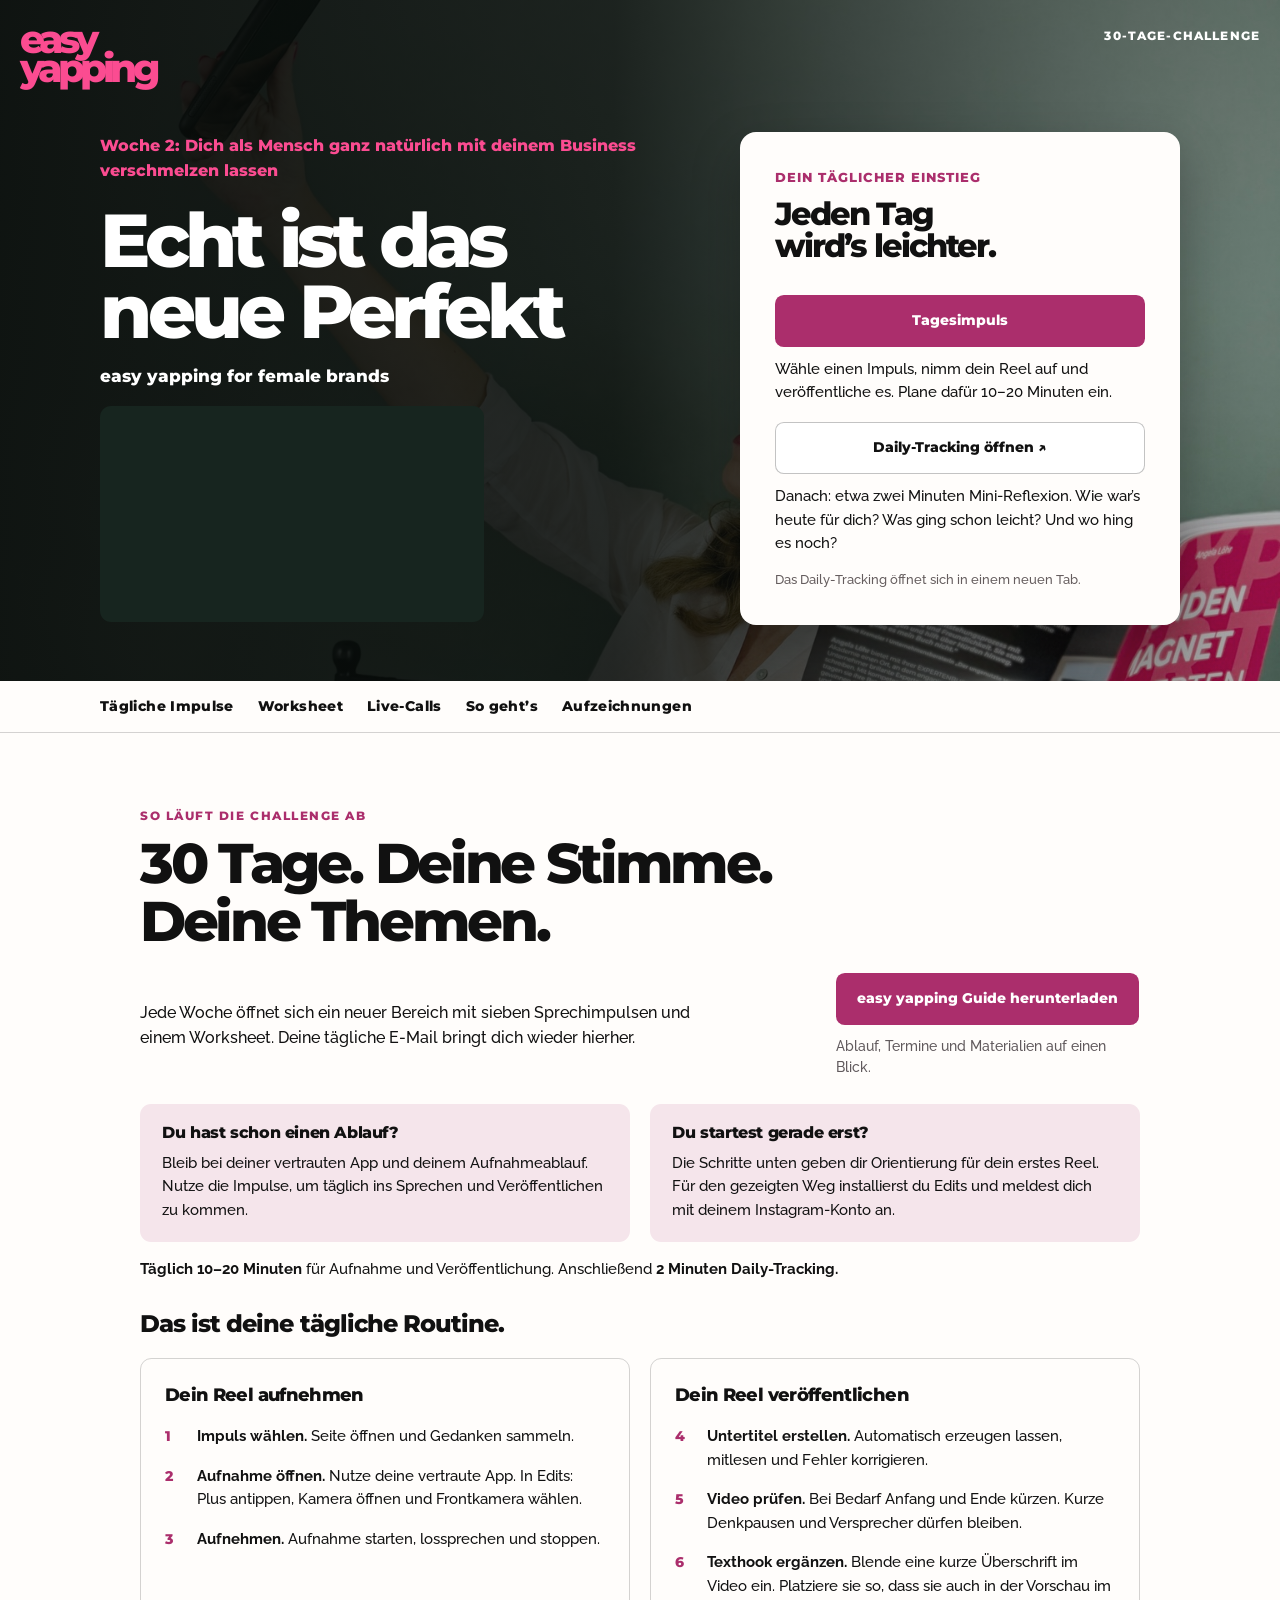
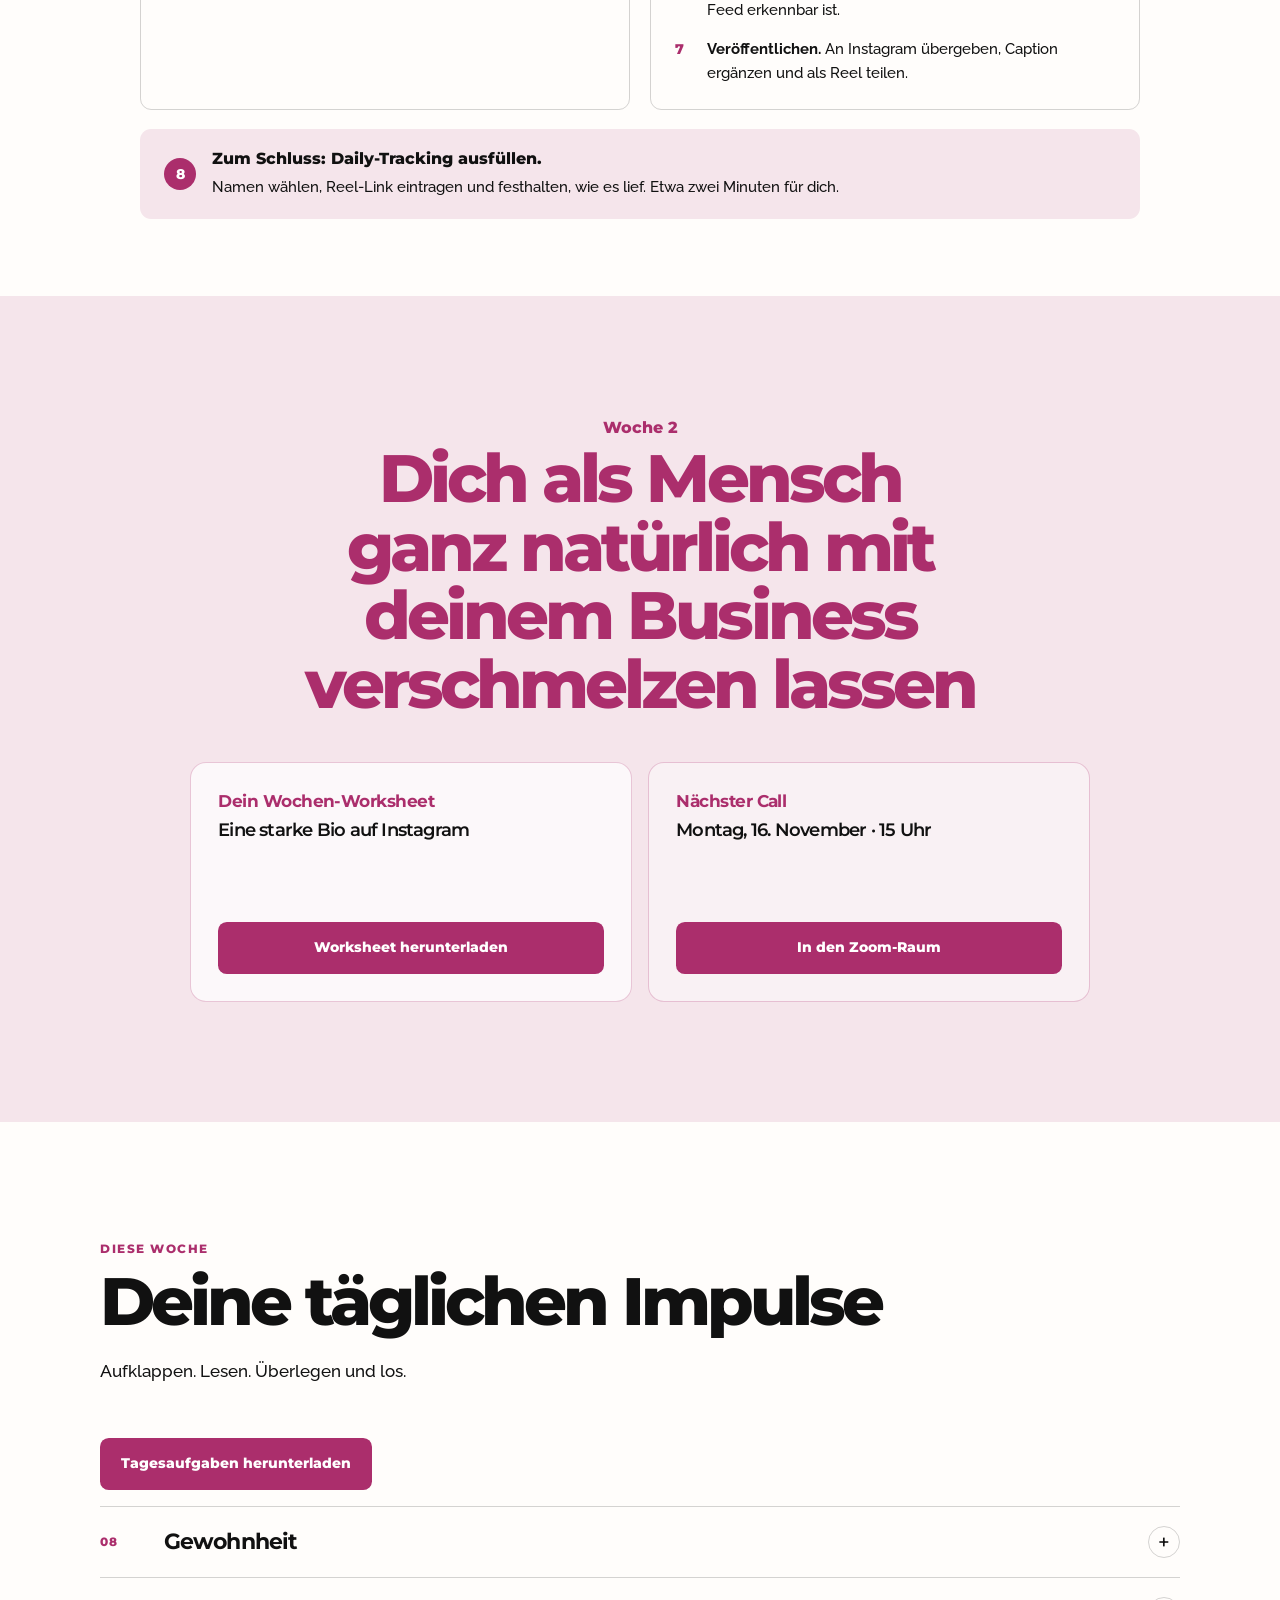
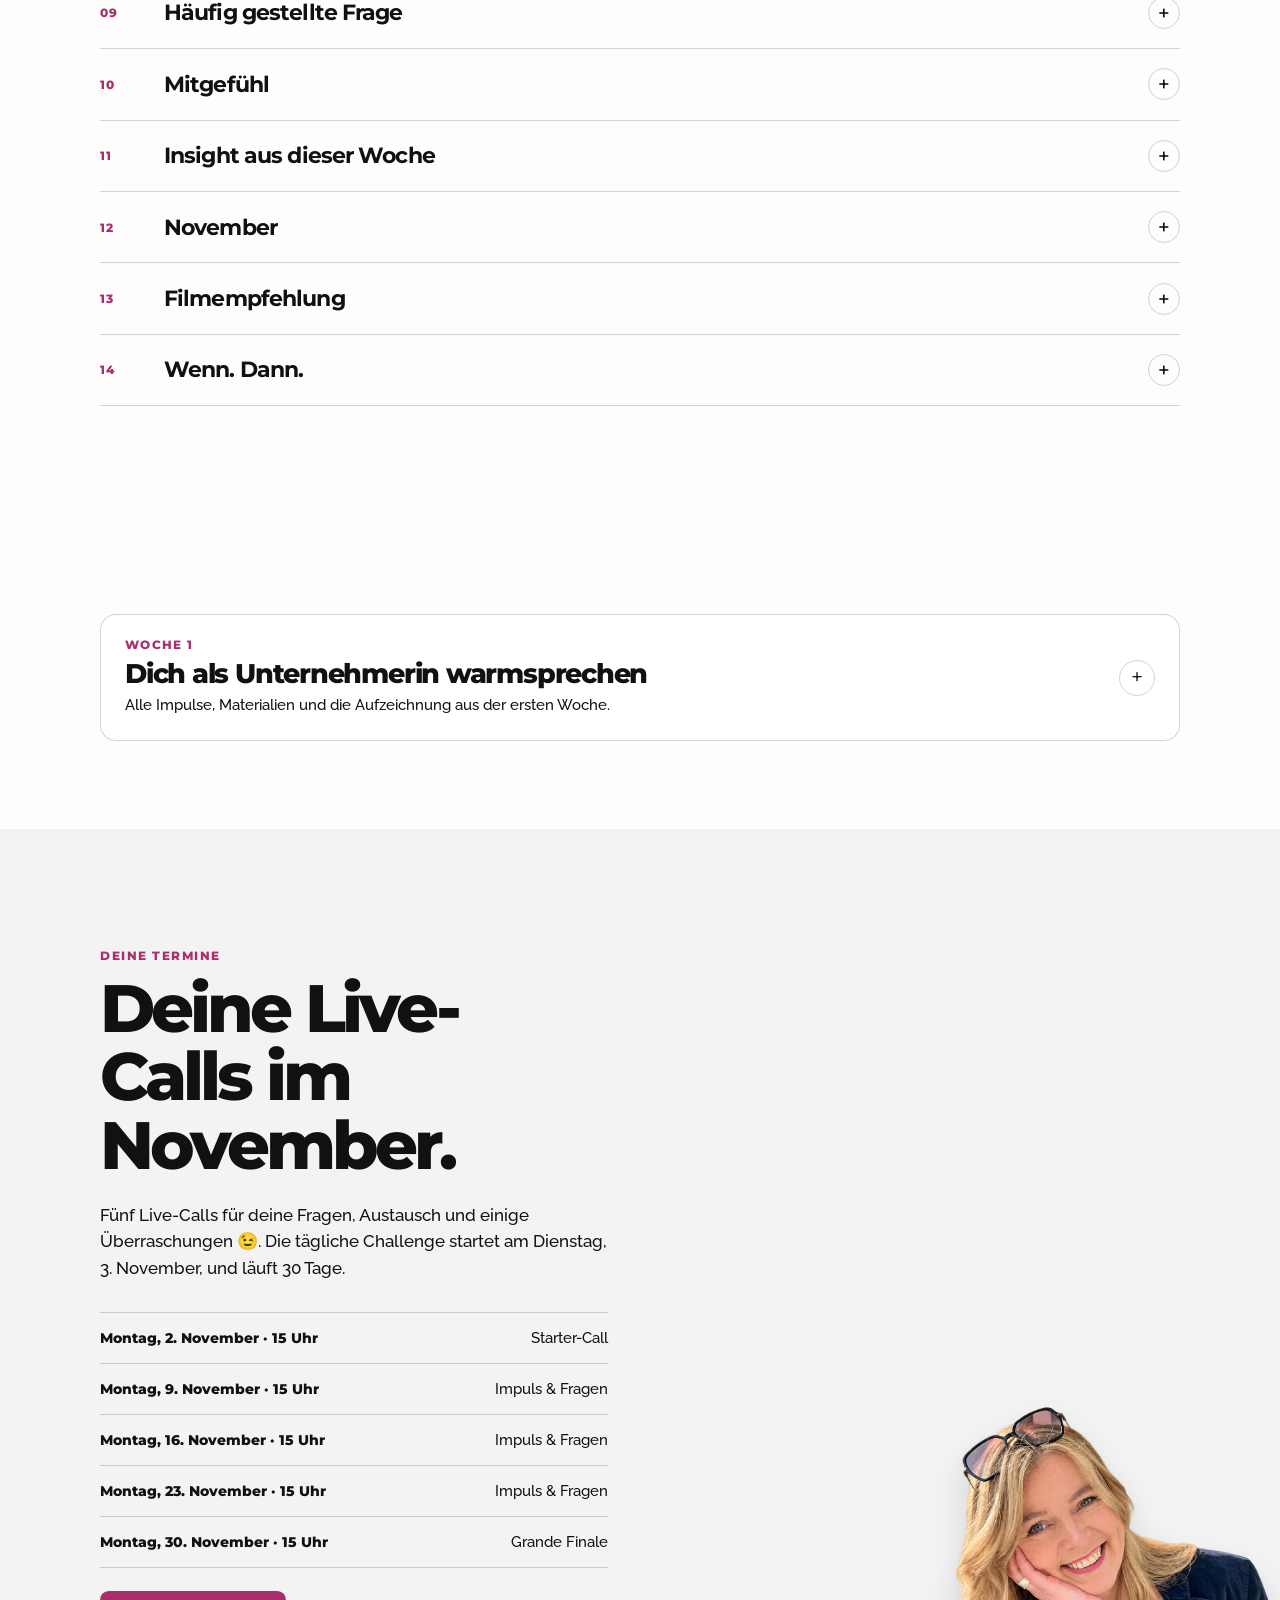
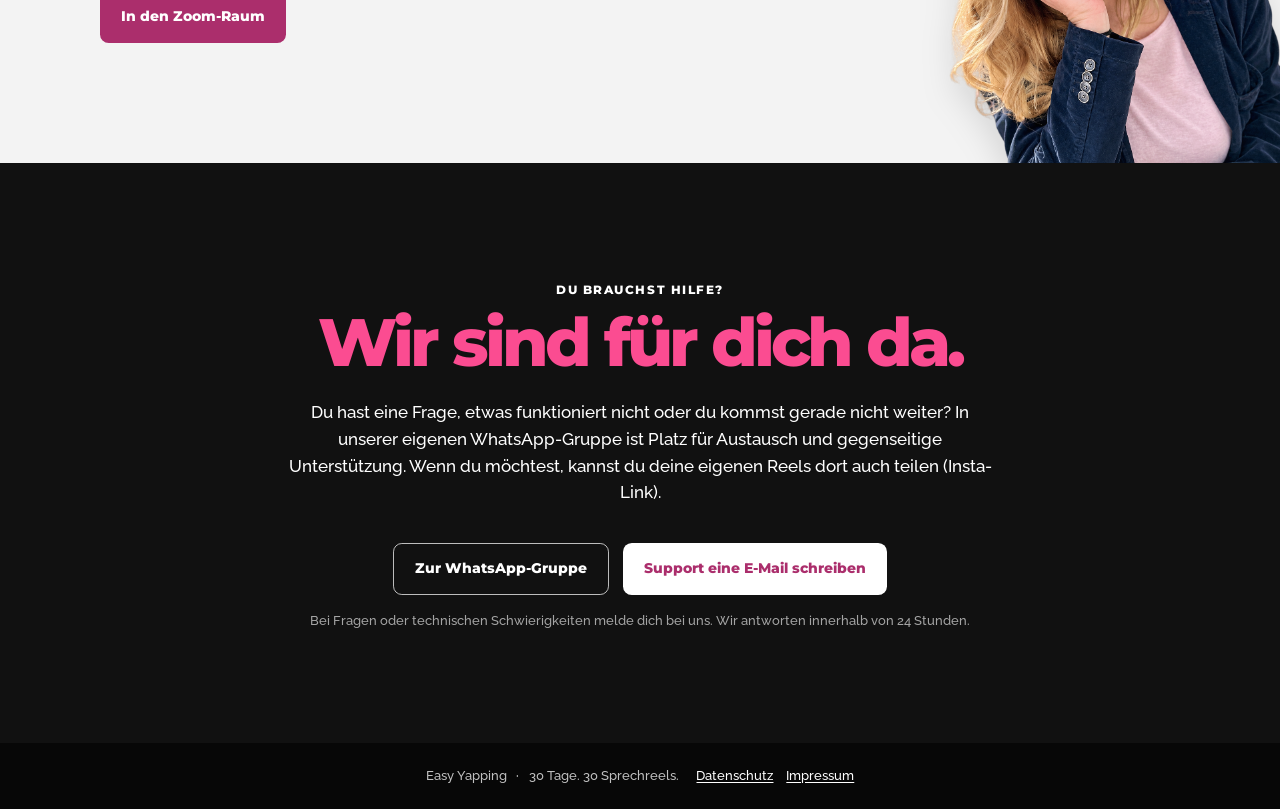
==== commit 092db27e: "Update week two call details" ====
--- a/challenge/index.html
+++ b/challenge/index.html
@@ -16,7 +16,7 @@
       <div class="hero__image" aria-hidden="true"></div><div class="hero__shade" aria-hidden="true"></div>
       <div class="site-header"><a class="wordmark" href="#oben" aria-label="Easy Yapping, zum Anfang der Seite">easy<br>yapping</a><span class="header-note">30-Tage-Challenge</span></div>
       <div class="hero__content container">
-        <div class="hero__intro"><p class="hero__day">Woche 1: Dich als Unternehmerin warmsprechen</p><h1 id="hero-title">Echt ist das<br>neue Perfekt</h1><p class="hero__reassurance">easy yapping for female brands</p>
+        <div class="hero__intro"><p class="hero__day">Woche 2: Dich als Mensch ganz natürlich mit deinem Business verschmelzen lassen</p><h1 id="hero-title">Echt ist das<br>neue Perfekt</h1><p class="hero__reassurance">easy yapping for female brands</p>
           <div class="hero-welcome"><iframe src="https://player.vimeo.com/video/1242613048?badge=0&amp;autopause=0&amp;player_id=0&amp;app_id=58479" title="Welcome – Gela begrüßt dich zur easy yapping Challenge" allow="autoplay; fullscreen; picture-in-picture; clipboard-write; encrypted-media; web-share" referrerpolicy="strict-origin-when-cross-origin" allowfullscreen></iframe></div>
         </div>
         <aside class="daily-panel" aria-label="Dein Tagesimpuls und Daily-Tracking">
@@ -68,7 +68,7 @@
           <div class="routine-tracking"><span class="routine-tracking-number" aria-hidden="true">8</span><div><h4>Zum Schluss: Daily-Tracking ausfüllen.</h4><p>Namen wählen, Reel-Link eintragen und festhalten, wie es lief. Etwa zwei Minuten für dich.</p></div></div>
         </div>
       </section>
-      <section class="section section--week" id="woche-2" aria-labelledby="week-two-title"><div class="container week-intro"><p class="week-kicker">Woche 2</p><h2 id="week-two-title">Dich als Mensch ganz natürlich mit deinem Business verschmelzen lassen</h2><div class="week-resources"><article class="week-resource" id="worksheet"><div><p class="week-resource__label">Dein Wochen-Worksheet</p></div><a class="button button--primary" href="assets/worksheet-woche-2.pdf" download>Worksheet herunterladen</a></article><article class="week-resource week-resource--live"><div><p class="week-resource__label">Dein Live-Call</p><p class="week-resource__main">Montag, 9. November · 15 Uhr</p></div><a class="button button--primary" href="#aufzeichnungen-w1">Zur Aufzeichnung</a></article></div></div></section>
+      <section class="section section--week" id="woche-2" aria-labelledby="week-two-title"><div class="container week-intro"><p class="week-kicker">Woche 2</p><h2 id="week-two-title">Dich als Mensch ganz natürlich mit deinem Business verschmelzen lassen</h2><div class="week-resources"><article class="week-resource" id="worksheet"><div><p class="week-resource__label">Dein Wochen-Worksheet</p><p class="week-resource__main">Eine starke Bio auf Instagram</p></div><a class="button button--primary" href="assets/worksheet-woche-2.pdf" download>Worksheet herunterladen</a></article><article class="week-resource week-resource--live"><div><p class="week-resource__label">Nächster Call</p><p class="week-resource__main">Montag, 16. November · 15 Uhr</p></div><a class="button button--primary" href="https://zoom.us/j/85957266266" target="_blank" rel="noopener">In den Zoom-Raum</a></article></div></div></section>
       <section class="section section--impulses" id="impulse" aria-labelledby="impulses-title"><div class="container"><p class="eyebrow eyebrow--pink">Diese Woche</p><h2 id="impulses-title">Deine täglichen Impulse</h2><p class="section-intro">Aufklappen. Lesen. Überlegen und los.</p><p><a class="button button--primary" href="assets/easy-yapping_Woche-2_Tagesaufgaben.pdf" download>Tagesaufgaben herunterladen</a></p><div class="impulse-list" aria-label="Sprechimpulse der zweiten Woche">
         <details id="w2-gewohnheit"><summary><span>08</span><h3>Gewohnheit</h3><i aria-hidden="true">+</i></summary><div class="impulse-answer"><p>Erzähle, was du selbst regelmäßig praktizierst und was diese Gewohnheit bei dir bewirkt. Wie gut sie dir tut. Am besten ist es etwas, das du auch gern deinen Klienten empfiehlst. Lade ein, in den Kommentaren von den eigenen Gewohnheiten zu erzählen.</p><p><strong>Beispiel:</strong> „Diese 3 Dinge mache ich als xxx-Mentorin jeden Tag selbst für mein…“ oder „Seit xx Jahren beginne ich so meinen Tag…“</p></div></details>
         <details id="w2-frage"><summary><span>09</span><h3>Häufig gestellte Frage</h3><i aria-hidden="true">+</i></summary><div class="impulse-answer"><p>Nimm eine Frage auf, die dir aus deiner Zielgruppe immer wieder begegnet. Beantworte sie klar und in deinen Worten. Lade anschließend dazu ein, dir für weitere tägliche Impulse zu deinem Thema zu folgen.</p><p><strong>Beispiel:</strong> „Die Frage, die mir am häufigsten gestellt wird, ist … Meine Antwort darauf ist immer gleich: … [Antwort]. Folge mir gern für tägliche Impulse zum Thema xy.“</p></div></details>
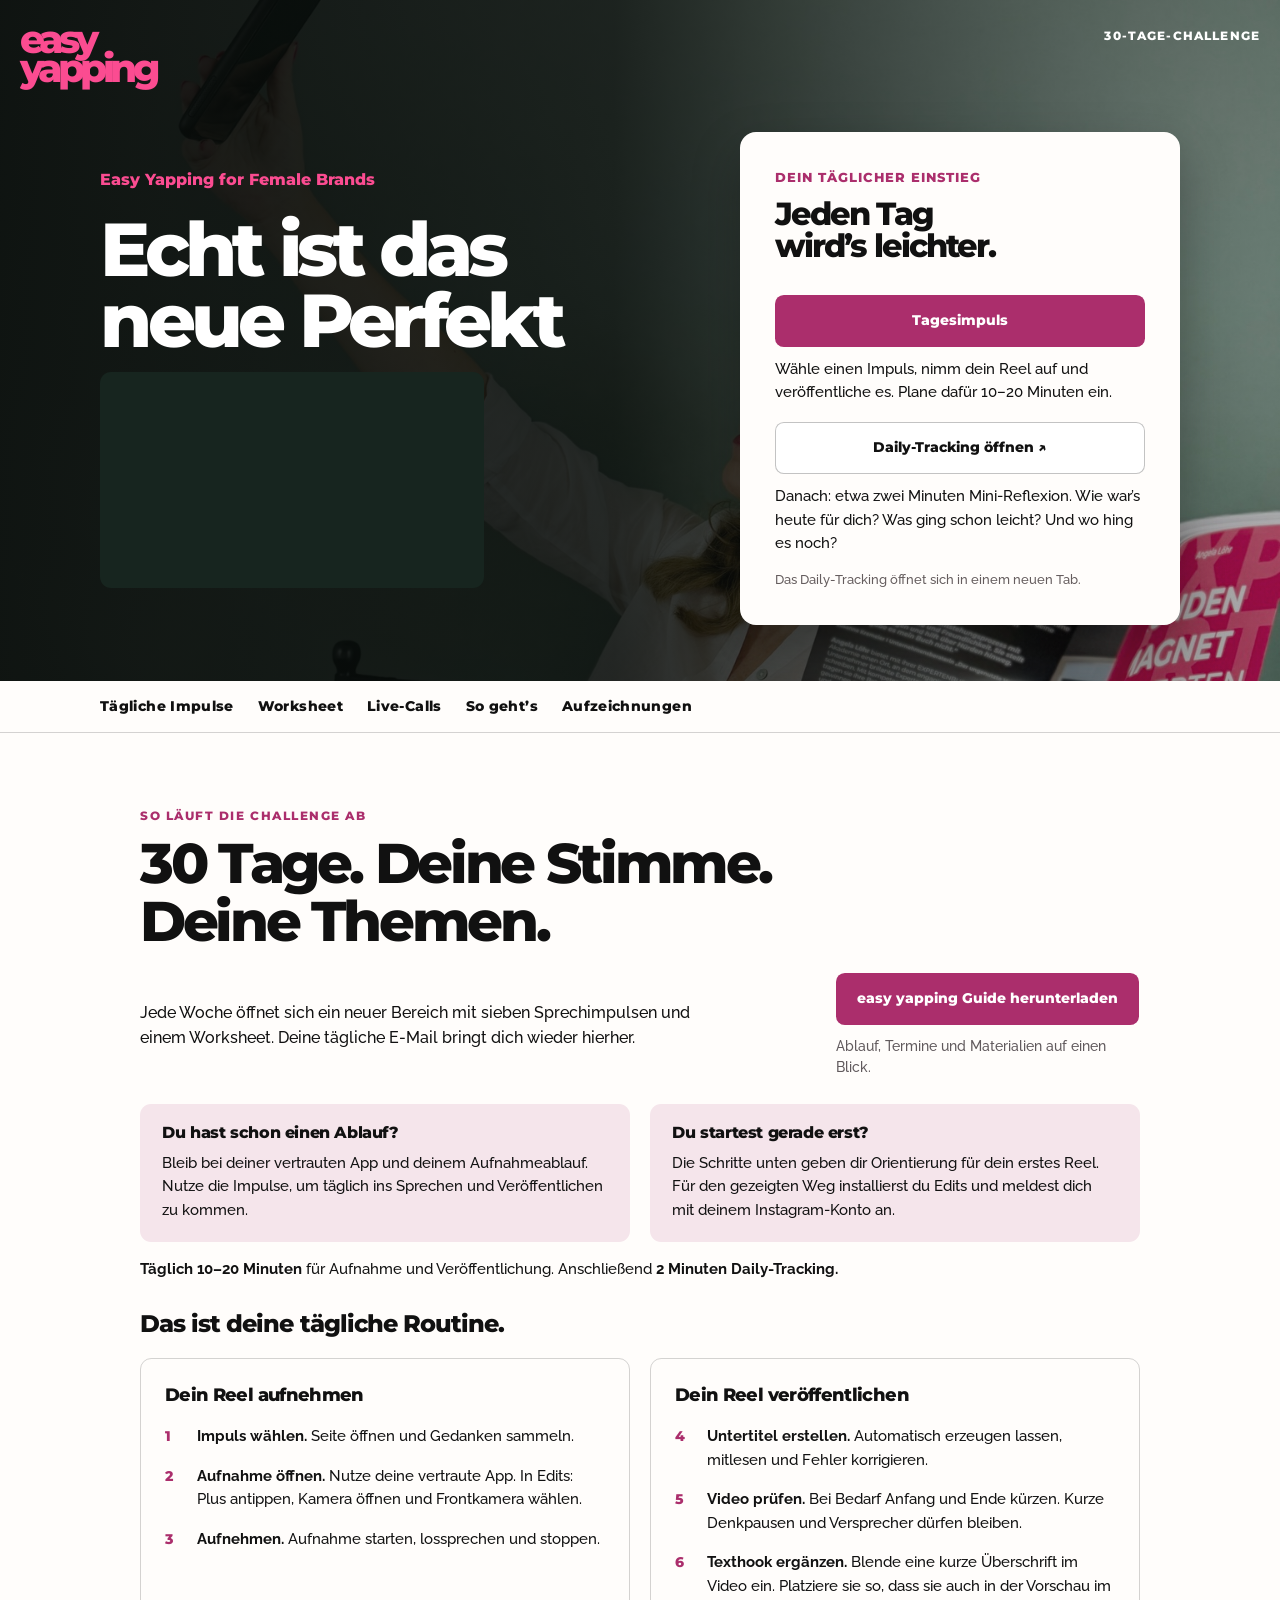
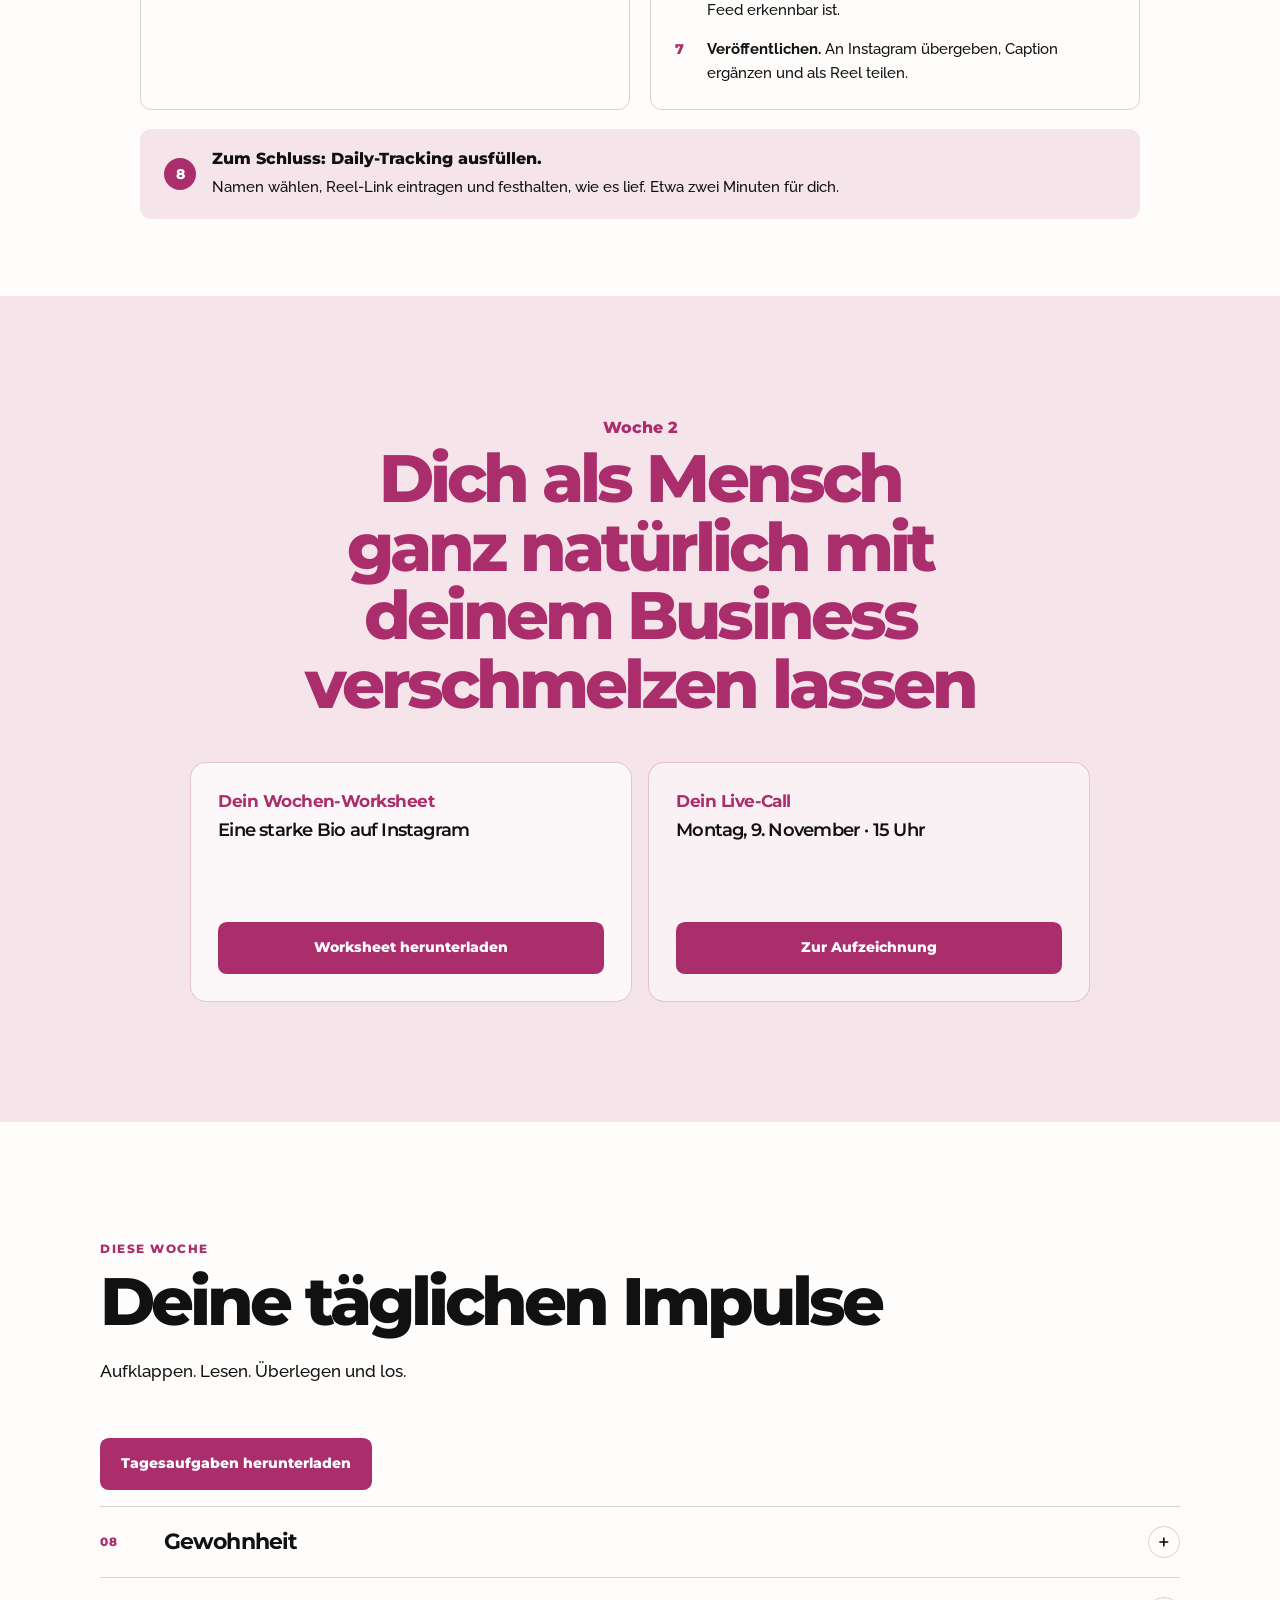
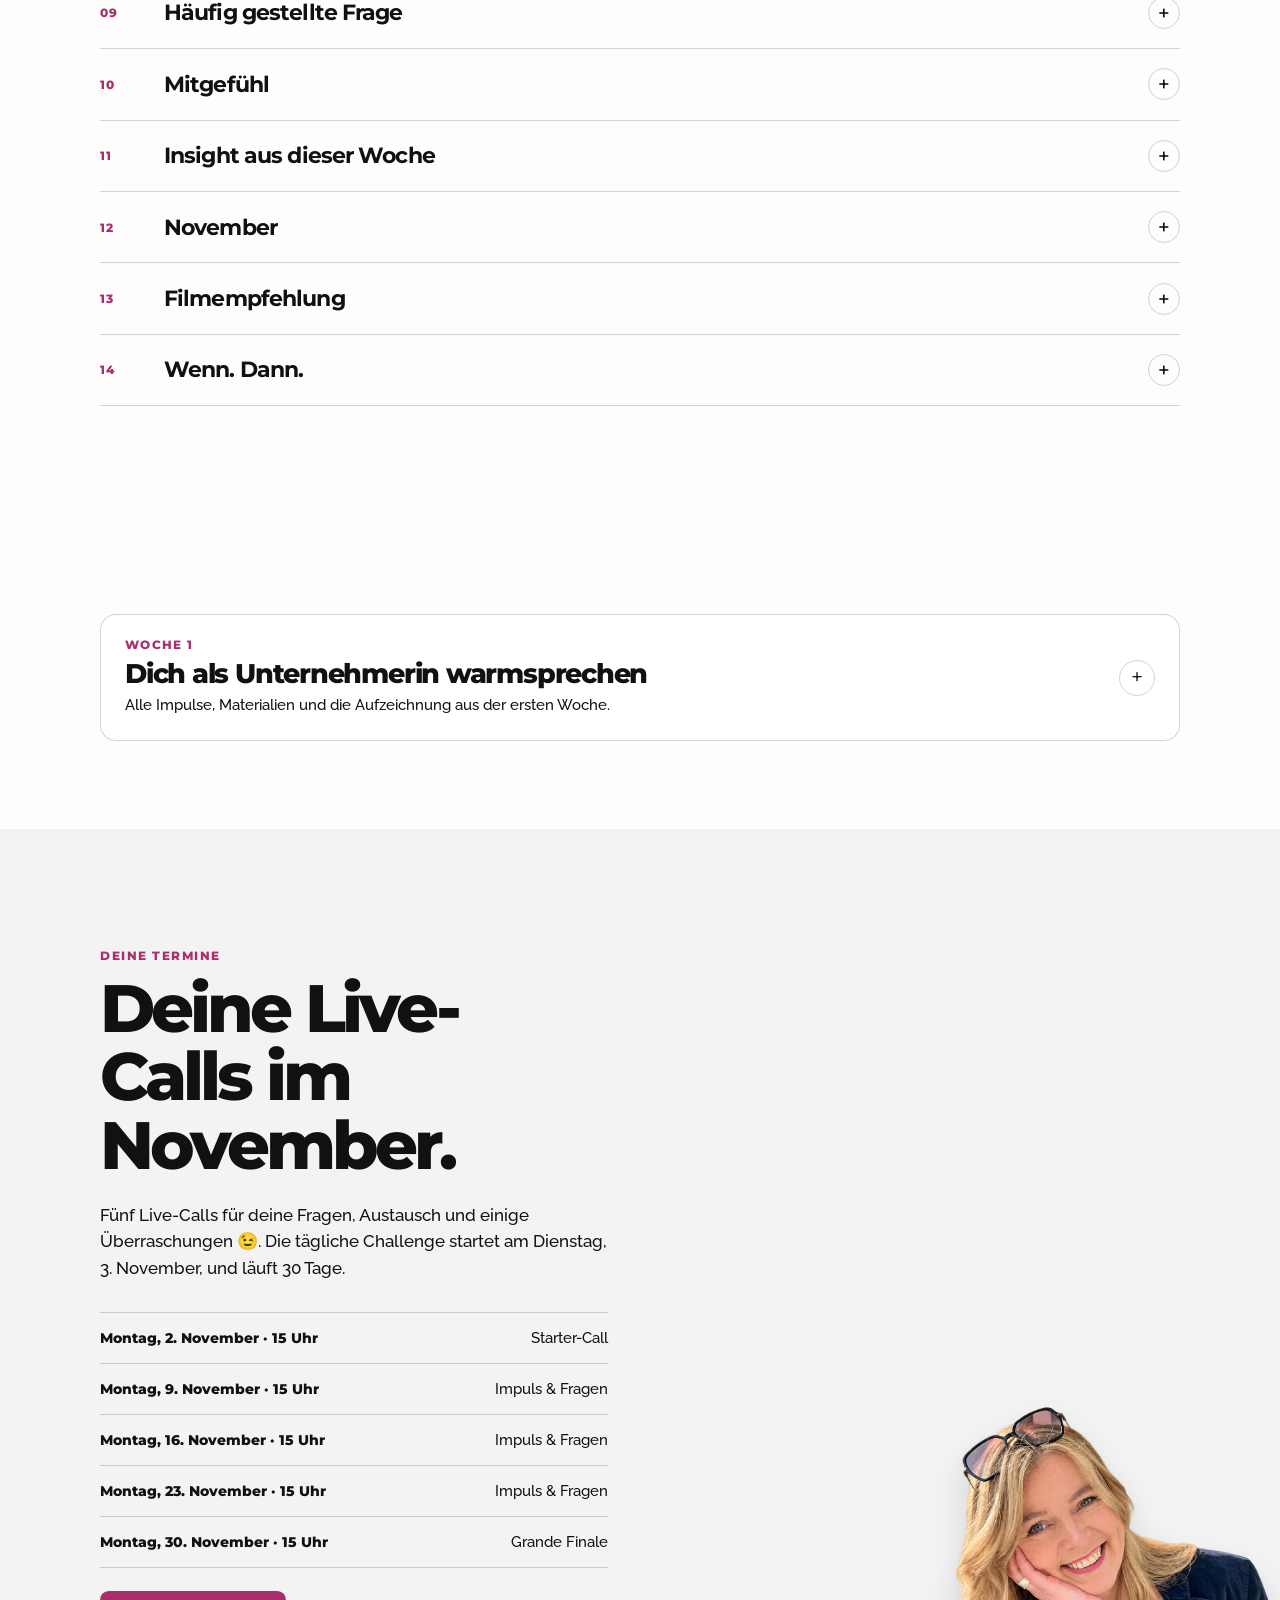
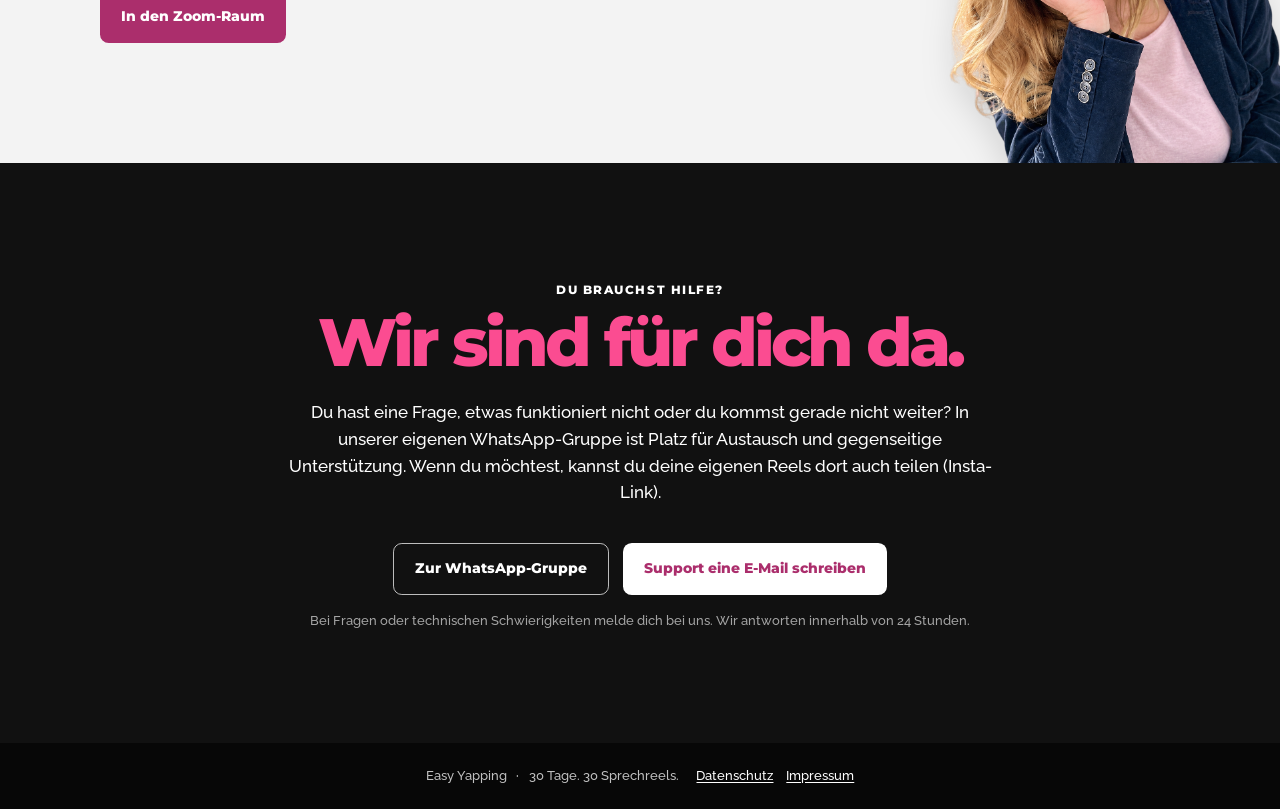
==== commit e78c33c8: "Refine header and week two call card" ====
--- a/challenge/index.html
+++ b/challenge/index.html
@@ -16,7 +16,7 @@
       <div class="hero__image" aria-hidden="true"></div><div class="hero__shade" aria-hidden="true"></div>
       <div class="site-header"><a class="wordmark" href="#oben" aria-label="Easy Yapping, zum Anfang der Seite">easy<br>yapping</a><span class="header-note">30-Tage-Challenge</span></div>
       <div class="hero__content container">
-        <div class="hero__intro"><p class="hero__day">Woche 2: Dich als Mensch ganz natürlich mit deinem Business verschmelzen lassen</p><h1 id="hero-title">Echt ist das<br>neue Perfekt</h1><p class="hero__reassurance">easy yapping for female brands</p>
+        <div class="hero__intro"><p class="hero__day">Easy Yapping for Female Brands</p><h1 id="hero-title">Echt ist das<br>neue Perfekt</h1>
           <div class="hero-welcome"><iframe src="https://player.vimeo.com/video/1242613048?badge=0&amp;autopause=0&amp;player_id=0&amp;app_id=58479" title="Welcome – Gela begrüßt dich zur easy yapping Challenge" allow="autoplay; fullscreen; picture-in-picture; clipboard-write; encrypted-media; web-share" referrerpolicy="strict-origin-when-cross-origin" allowfullscreen></iframe></div>
         </div>
         <aside class="daily-panel" aria-label="Dein Tagesimpuls und Daily-Tracking">
@@ -68,7 +68,7 @@
           <div class="routine-tracking"><span class="routine-tracking-number" aria-hidden="true">8</span><div><h4>Zum Schluss: Daily-Tracking ausfüllen.</h4><p>Namen wählen, Reel-Link eintragen und festhalten, wie es lief. Etwa zwei Minuten für dich.</p></div></div>
         </div>
       </section>
-      <section class="section section--week" id="woche-2" aria-labelledby="week-two-title"><div class="container week-intro"><p class="week-kicker">Woche 2</p><h2 id="week-two-title">Dich als Mensch ganz natürlich mit deinem Business verschmelzen lassen</h2><div class="week-resources"><article class="week-resource" id="worksheet"><div><p class="week-resource__label">Dein Wochen-Worksheet</p><p class="week-resource__main">Eine starke Bio auf Instagram</p></div><a class="button button--primary" href="assets/worksheet-woche-2.pdf" download>Worksheet herunterladen</a></article><article class="week-resource week-resource--live"><div><p class="week-resource__label">Nächster Call</p><p class="week-resource__main">Montag, 16. November · 15 Uhr</p></div><a class="button button--primary" href="https://zoom.us/j/85957266266" target="_blank" rel="noopener">In den Zoom-Raum</a></article></div></div></section>
+      <section class="section section--week" id="woche-2" aria-labelledby="week-two-title"><div class="container week-intro"><p class="week-kicker">Woche 2</p><h2 id="week-two-title">Dich als Mensch ganz natürlich mit deinem Business verschmelzen lassen</h2><div class="week-resources"><article class="week-resource" id="worksheet"><div><p class="week-resource__label">Dein Wochen-Worksheet</p><p class="week-resource__main">Eine starke Bio auf Instagram</p></div><a class="button button--primary" href="assets/worksheet-woche-2.pdf" download>Worksheet herunterladen</a></article><article class="week-resource week-resource--live"><div><p class="week-resource__label">Dein Live-Call</p><p class="week-resource__main">Montag, 9. November · 15 Uhr</p></div><a class="button button--primary" href="#aufzeichnungen-w1">Zur Aufzeichnung</a></article></div></div></section>
       <section class="section section--impulses" id="impulse" aria-labelledby="impulses-title"><div class="container"><p class="eyebrow eyebrow--pink">Diese Woche</p><h2 id="impulses-title">Deine täglichen Impulse</h2><p class="section-intro">Aufklappen. Lesen. Überlegen und los.</p><p><a class="button button--primary" href="assets/easy-yapping_Woche-2_Tagesaufgaben.pdf" download>Tagesaufgaben herunterladen</a></p><div class="impulse-list" aria-label="Sprechimpulse der zweiten Woche">
         <details id="w2-gewohnheit"><summary><span>08</span><h3>Gewohnheit</h3><i aria-hidden="true">+</i></summary><div class="impulse-answer"><p>Erzähle, was du selbst regelmäßig praktizierst und was diese Gewohnheit bei dir bewirkt. Wie gut sie dir tut. Am besten ist es etwas, das du auch gern deinen Klienten empfiehlst. Lade ein, in den Kommentaren von den eigenen Gewohnheiten zu erzählen.</p><p><strong>Beispiel:</strong> „Diese 3 Dinge mache ich als xxx-Mentorin jeden Tag selbst für mein…“ oder „Seit xx Jahren beginne ich so meinen Tag…“</p></div></details>
         <details id="w2-frage"><summary><span>09</span><h3>Häufig gestellte Frage</h3><i aria-hidden="true">+</i></summary><div class="impulse-answer"><p>Nimm eine Frage auf, die dir aus deiner Zielgruppe immer wieder begegnet. Beantworte sie klar und in deinen Worten. Lade anschließend dazu ein, dir für weitere tägliche Impulse zu deinem Thema zu folgen.</p><p><strong>Beispiel:</strong> „Die Frage, die mir am häufigsten gestellt wird, ist … Meine Antwort darauf ist immer gleich: … [Antwort]. Folge mir gern für tägliche Impulse zum Thema xy.“</p></div></details>
